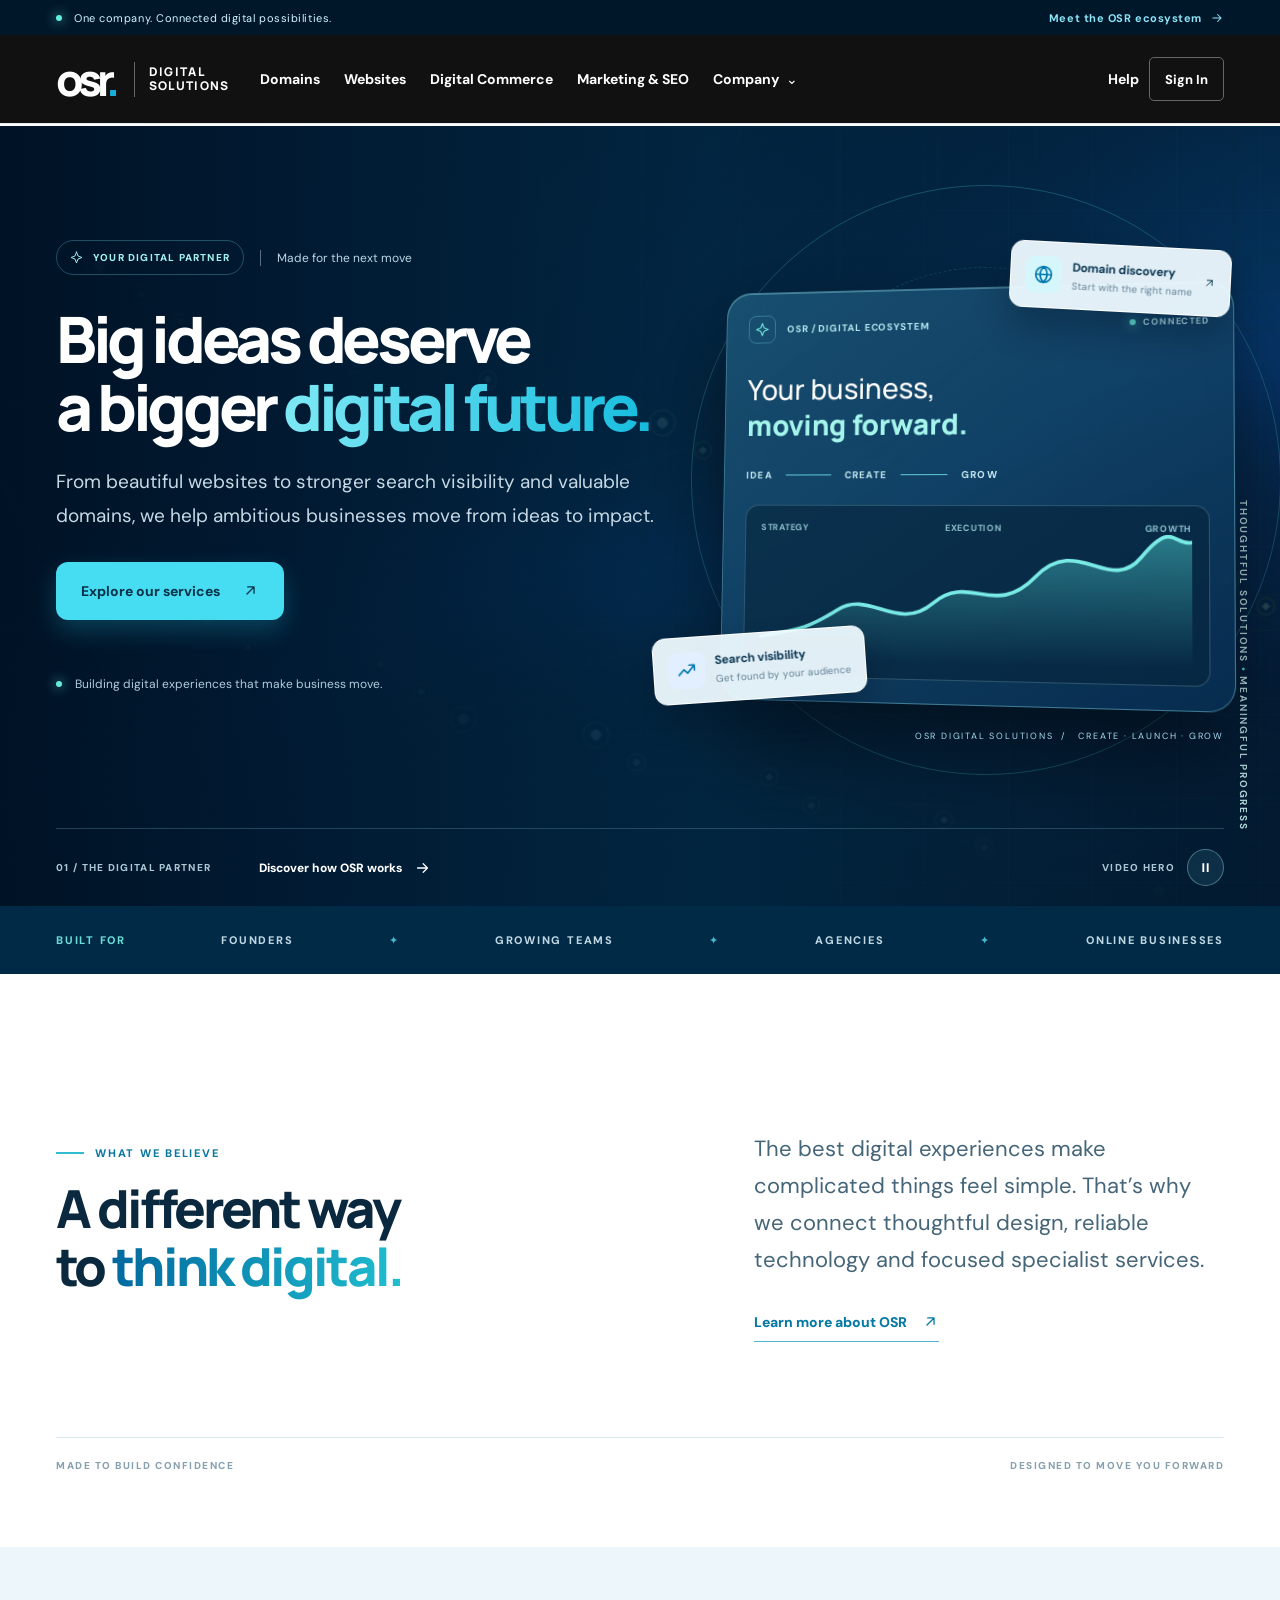
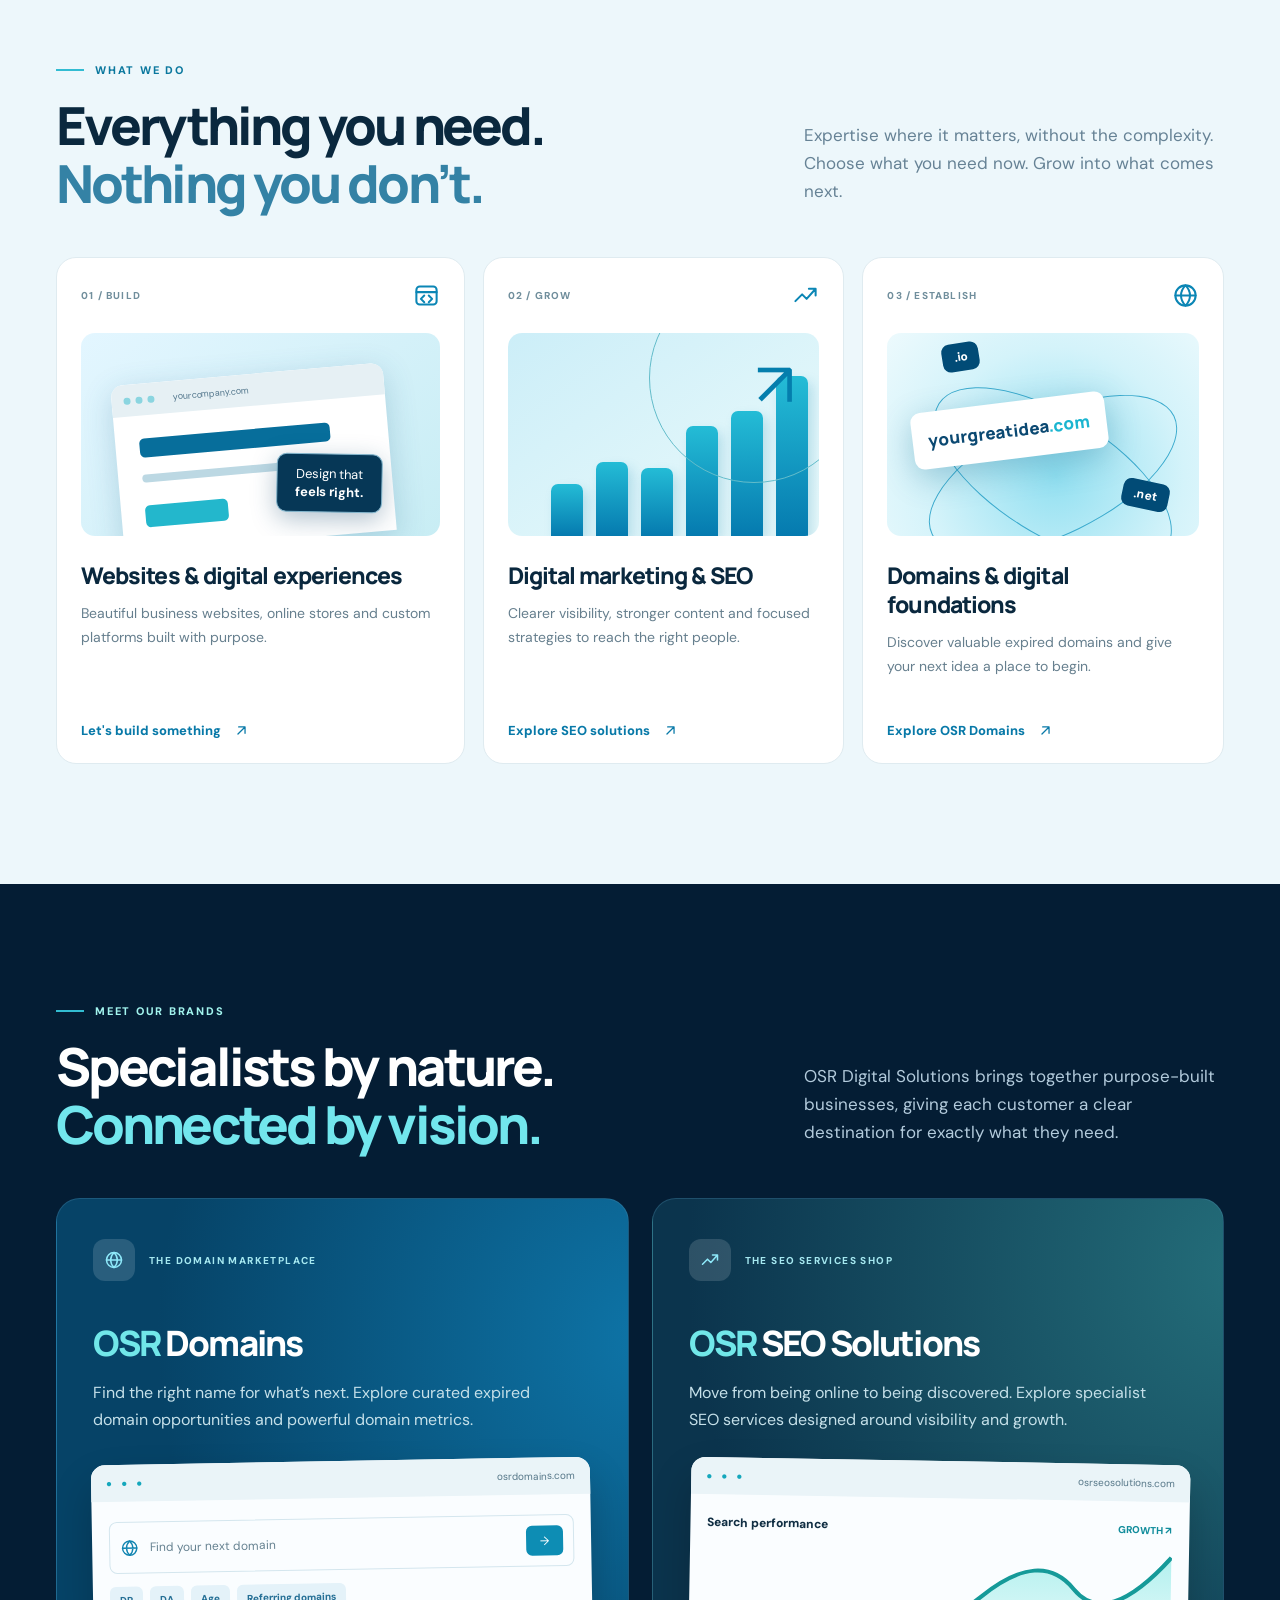
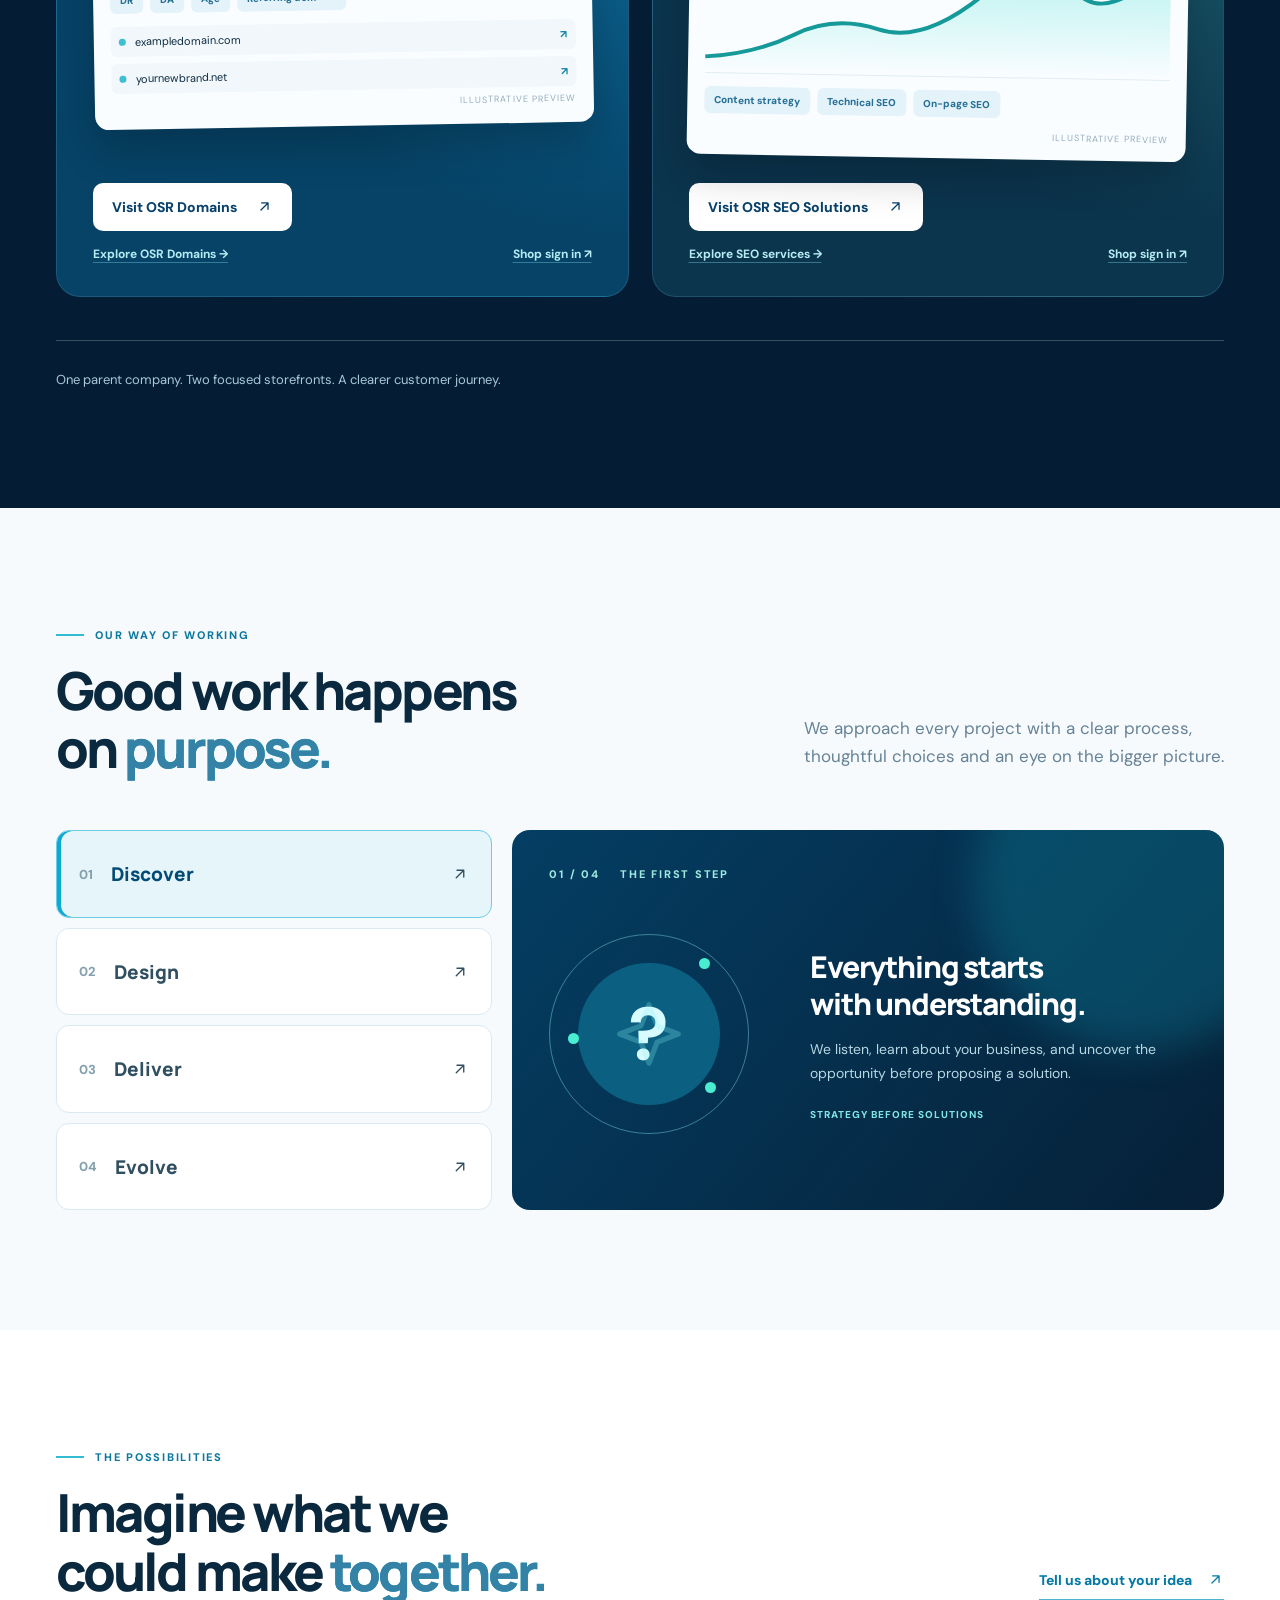
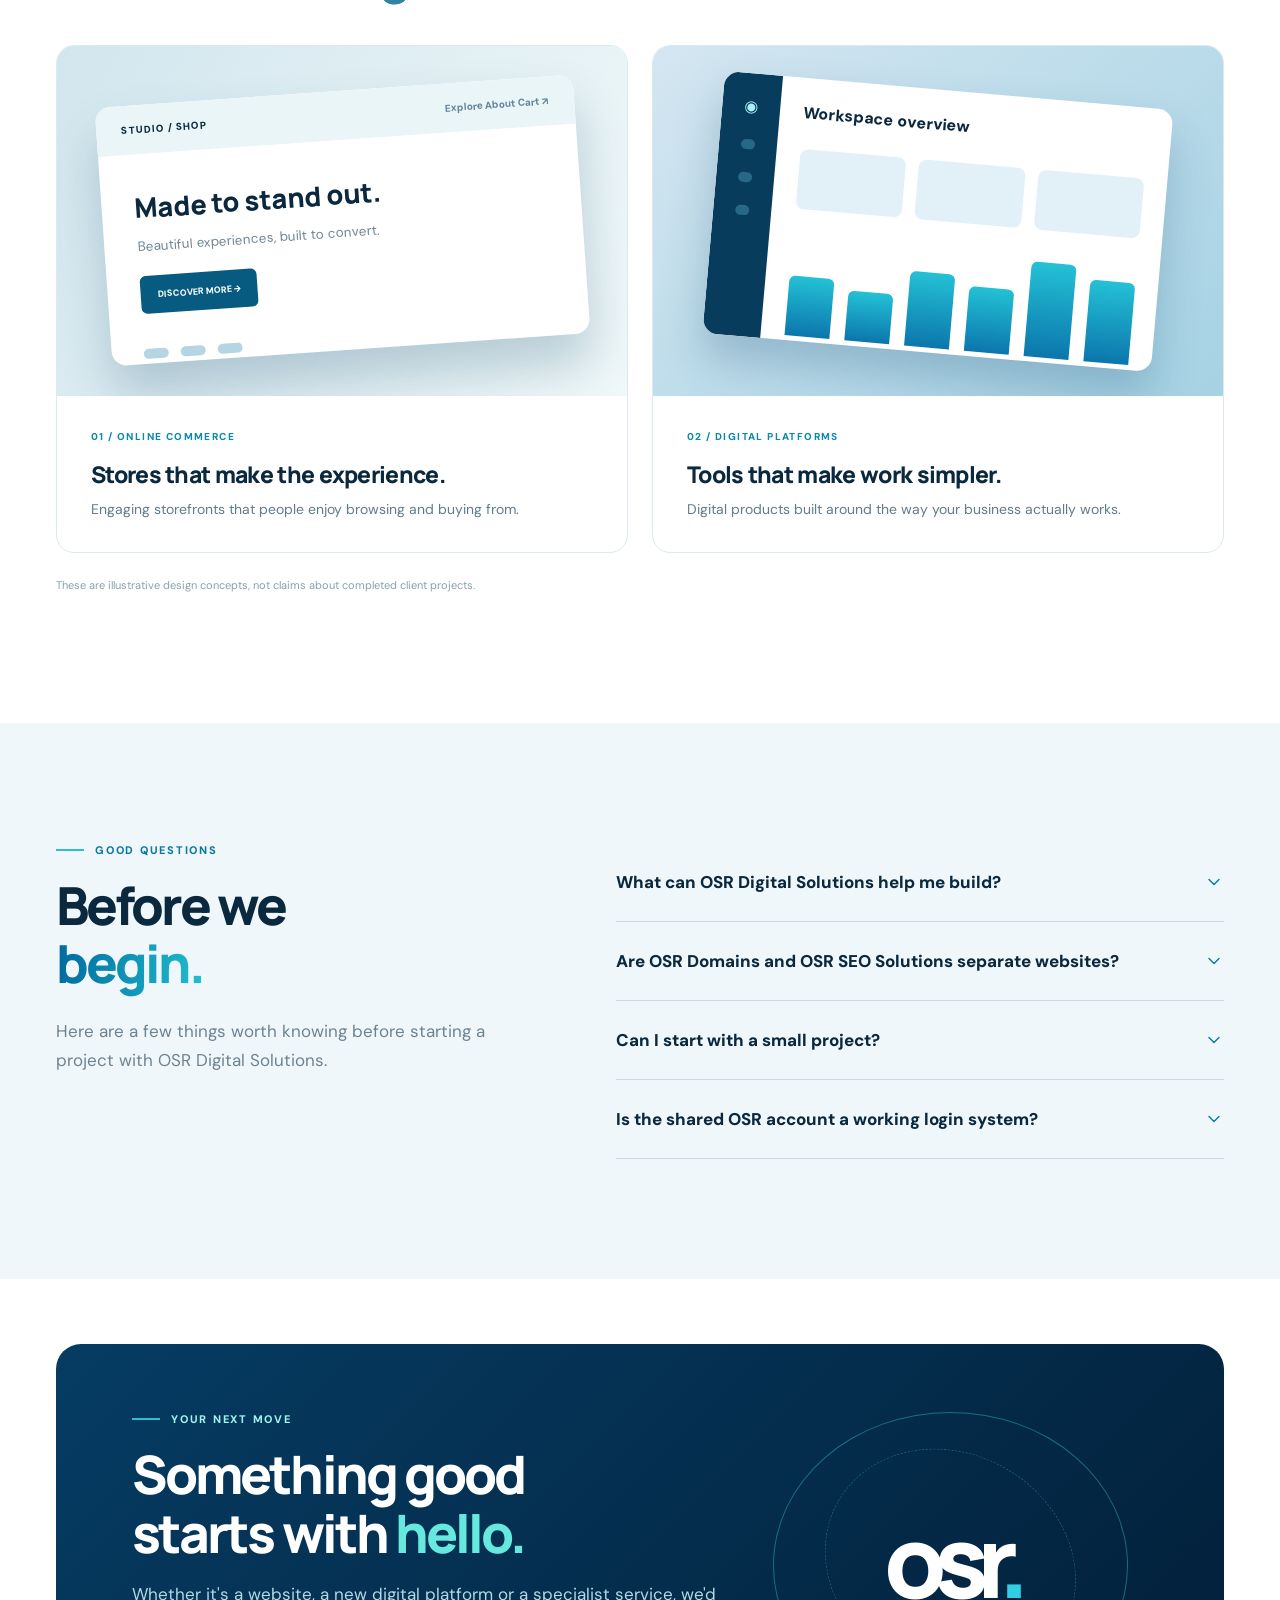
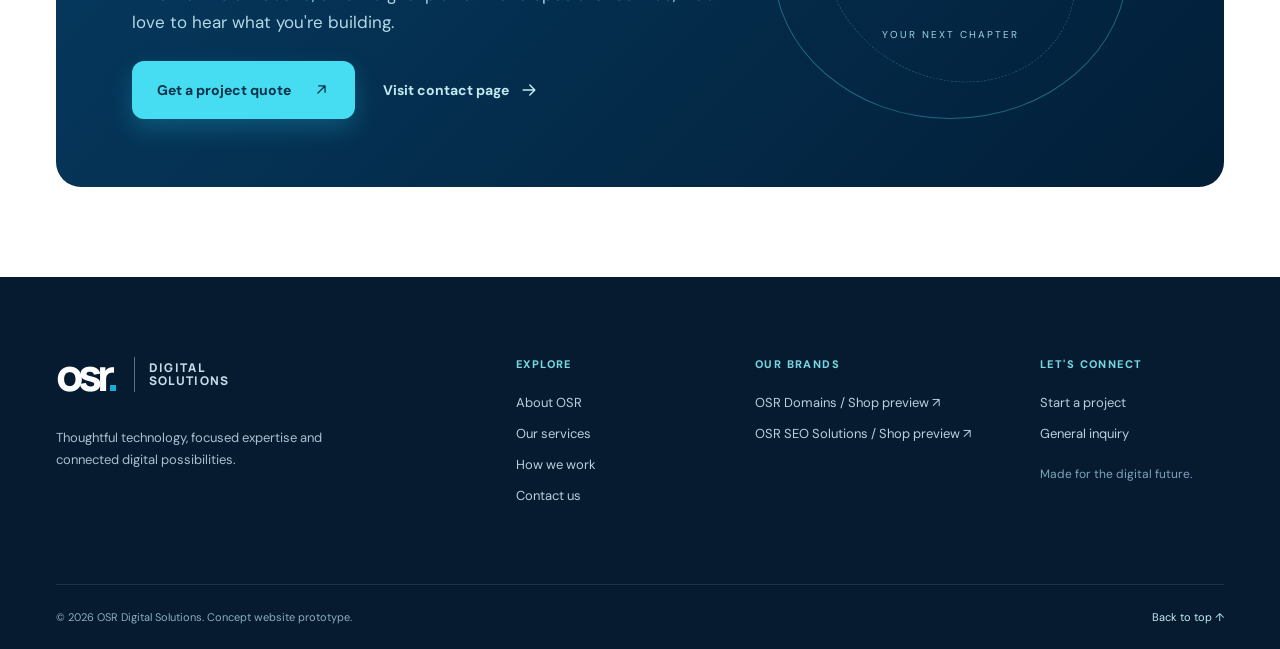
==== index.html @ 90c08aa0 "Add product styles, update SEO and website pages, and remove unused video functionality - Created a " ====
<!doctype html>
<html lang="en">
<head>
  <meta charset="UTF-8" />
  <meta name="viewport" content="width=device-width, initial-scale=1" />
  <meta name="theme-color" content="#01426A" />
  <meta name="description" content="OSR Digital Solutions — thoughtful websites, digital experiences, domains and search solutions, connected under one digital company." />
  <title>OSR Digital Solutions — Build what’s next.</title>
  <link rel="icon" type="image/svg+xml" href="assets/favicon.svg" />
  <link rel="preload" href="assets/hero-poster.jpg" as="image" />
  <link rel="stylesheet" href="styles.css" />
  <link rel="stylesheet" href="products.css" />
</head>
<body id="top">
  <svg class="svg-sprite" aria-hidden="true" xmlns="http://www.w3.org/2000/svg">
    <symbol id="i-arrow" viewBox="0 0 24 24"><path d="M5 12h14M13 6l6 6-6 6"/></symbol>
    <symbol id="i-arrow-up" viewBox="0 0 24 24"><path d="M7 17 17 7M8 7h9v9"/></symbol>
    <symbol id="i-play" viewBox="0 0 24 24"><path d="m8 5 11 7-11 7V5Z" fill="currentColor" stroke="none"/></symbol>
    <symbol id="i-globe" viewBox="0 0 24 24"><circle cx="12" cy="12" r="9"/><path d="M3 12h18M12 3c-3 3-4 6-4 9s1 6 4 9M12 3c3 3 4 6 4 9s-1 6-4 9"/></symbol>
    <symbol id="i-code" viewBox="0 0 24 24"><rect x="3" y="4" width="18" height="16" rx="3"/><path d="M3 9h18M10 12l-3 3 3 3m4-6 3 3-3 3"/></symbol>
    <symbol id="i-layers" viewBox="0 0 24 24"><path d="m12 3 9 5-9 5-9-5 9-5Zm-9 9 9 5 9-5M3 16l9 5 9-5"/></symbol>
    <symbol id="i-trend" viewBox="0 0 24 24"><path d="m3 17 6-6 4 4 8-9M15 6h6v6"/></symbol>
    <symbol id="i-spark" viewBox="0 0 24 24"><path d="m12 2 2.8 7.2L22 12l-7.2 2.8L12 22l-2.8-7.2L2 12l7.2-2.8L12 2Z"/></symbol>
    <symbol id="i-check" viewBox="0 0 24 24"><path d="m5 12 4.5 4.5L19 7"/></symbol>
    <symbol id="i-user" viewBox="0 0 24 24"><circle cx="12" cy="8" r="4"/><path d="M4.5 20c0-4.1 3.1-6.5 7.5-6.5s7.5 2.4 7.5 6.5"/></symbol>
    <symbol id="i-menu" viewBox="0 0 24 24"><path d="M4 7h16M4 12h16M4 17h16"/></symbol>
    <symbol id="i-close" viewBox="0 0 24 24"><path d="M5 5 19 19M19 5 5 19"/></symbol>
    <symbol id="i-volume-off" viewBox="0 0 24 24"><path d="M11 5 6 9H3v6h3l5 4V5ZM16 9l5 6m0-6-5 6"/></symbol>
    <symbol id="i-volume" viewBox="0 0 24 24"><path d="M11 5 6 9H3v6h3l5 4V5Zm4 4a4 4 0 0 1 0 6m3-9a8 8 0 0 1 0 12"/></symbol>
    <symbol id="i-pause" viewBox="0 0 24 24"><path d="M7 5h3v14H7Zm7 0h3v14h-3Z" fill="currentColor" stroke="none"/></symbol>
    <symbol id="i-chevron" viewBox="0 0 24 24"><path d="m6 9 6 6 6-6"/></symbol>
  </svg>

  <div class="announcement"><div class="container announce-inner"><span class="announce-dot"></span><span>One company. Connected digital possibilities.</span><a href="#ecosystem">Meet the OSR ecosystem <svg class="icon"><use href="#i-arrow"/></svg></a></div></div>
  <header class="site-header product-header"><div class="container nav-shell">
    <a href="index.html" class="brand-logo" aria-label="OSR Digital Solutions home"><span class="brand-mark">osr<span class="mark-dot">.</span></span><span class="brand-rule"></span><span class="brand-words">DIGITAL<br>SOLUTIONS</span></a>
    <nav class="desktop-nav" aria-label="Main navigation"><a class="nav-link" href="domains.html">Domains</a><a class="nav-link" href="websites.html">Websites</a><a class="nav-link" href="commerce.html">Digital Commerce</a><a class="nav-link" href="seo.html">Marketing & SEO</a><div class="nav-dropdown"><button class="nav-link dropdown-trigger" type="button" aria-expanded="false" aria-controls="company-menu">Company <span aria-hidden="true">⌄</span></button><div class="dropdown-menu" id="company-menu"><a href="about.html">About OSR</a><a href="index.html#ecosystem">Our brands</a><a href="contact.html">Contact us</a></div></div></nav>
    <div class="nav-actions"><a class="nav-link support-link" href="contact.html">Help</a><a class="nav-signin" href="auth.html?site=all">Sign In</a><button class="mobile-toggle" type="button" aria-label="Open menu" aria-controls="mobile-menu" aria-expanded="false"><span aria-hidden="true">☰</span></button></div></div>
    <nav class="mobile-menu" id="mobile-menu" aria-label="Mobile navigation" hidden><a class="nav-link" href="domains.html">Domains</a><a class="nav-link" href="websites.html">Websites</a><a class="nav-link" href="commerce.html">Digital Commerce</a><a class="nav-link" href="seo.html">Marketing & SEO</a><a href="about.html">About OSR</a><a href="contact.html">Contact & Help</a><a href="auth.html?site=all">Sign In</a></nav></header>
  <div class="scroll-progress" aria-hidden="true"><div id="progress-track"></div></div>

  <main>
    <section class="hero" aria-labelledby="hero-title">
      <video class="hero-video" id="heroVideo" autoplay muted loop playsinline preload="metadata" poster="assets/hero-poster.jpg"><source src="assets/osr-motion.mp4" type="video/mp4" /></video>
      <div class="hero-overlay"></div><div class="hero-grid-bg" aria-hidden="true"></div>
      <div class="container hero-inner">
        <div class="hero-copy">
          <div class="eyebrow hero-eyebrow"><span class="eyebrow-pill"><svg class="icon"><use href="#i-spark"/></svg> YOUR DIGITAL PARTNER</span><span class="eyebrow-separator"></span><span>Made for the next move</span></div>
          <h1 id="hero-title">Big ideas deserve<br><em>a bigger</em> <span>digital future.</span></h1>
          <p>From beautiful websites to stronger search visibility and valuable domains, we help ambitious businesses move from ideas to impact.</p>
          <div class="hero-actions"><a class="btn btn-cyan btn-lg" href="#services">Explore our services <svg class="icon"><use href="#i-arrow-up"/></svg></a></div>
          <div class="hero-footnote"><span class="pulse-indicator"></span> Building digital experiences that make business move.</div>
        </div>
        <div class="hero-art" aria-label="Illustration of connected OSR digital services">
          <div class="art-orbit orbit-one"></div><div class="art-orbit orbit-two"></div>
          <div class="glass-main">
            <div class="glass-top"><span class="glass-top-icon"><svg class="icon"><use href="#i-spark"/></svg></span><span>OSR / DIGITAL ECOSYSTEM</span><span class="live-caption"><span class="live-dot"></span> CONNECTED</span></div>
            <div class="glass-heading">Your business,<br><strong>moving forward.</strong></div>
            <div class="glass-path"><span>IDEA</span><i></i><span>CREATE</span><i></i><span>GROW</span></div>
            <div class="glass-graph"><div class="chart-axis"><span>STRATEGY</span><span>EXECUTION</span><span>GROWTH</span></div><svg viewBox="0 0 500 142" preserveAspectRatio="none" aria-hidden="true"><defs><linearGradient id="chartFill" x1="0" x2="0" y1="0" y2="1"><stop offset="0" stop-color="#55e4e0" stop-opacity=".43"/><stop offset="1" stop-color="#55e4e0" stop-opacity="0"/></linearGradient></defs><path d="M0 116 C44 108 56 108 94 85 S165 110 207 76 S278 93 325 46 S409 65 444 24 S479 12 500 8 V142 H0Z" fill="url(#chartFill)"/><path d="M0 116 C44 108 56 108 94 85 S165 110 207 76 S278 93 325 46 S409 65 444 24 S479 12 500 8" stroke="#79eae6" stroke-width="4" fill="none" stroke-linecap="round"/></svg></div>
          </div>
          <div class="float-card float-domain"><span class="float-icon cyan"><svg class="icon"><use href="#i-globe"/></svg></span><span><strong>Domain discovery</strong><small>Start with the right name</small></span><svg class="icon arrowfloat"><use href="#i-arrow-up"/></svg></div>
          <div class="float-card float-search"><span class="float-icon blue"><svg class="icon"><use href="#i-trend"/></svg></span><span><strong>Search visibility</strong><small>Get found by your audience</small></span></div>
          <span class="hero-ribbon">OSR DIGITAL SOLUTIONS&nbsp; / &nbsp; CREATE · LAUNCH · GROW</span>
        </div>
      </div>
      <div class="hero-side-caption">THOUGHTFUL SOLUTIONS <span>•</span> MEANINGFUL PROGRESS</div>
      <div class="container hero-bottom"><span>01 / THE DIGITAL PARTNER</span><a href="#about">Discover how OSR works <svg class="icon"><use href="#i-arrow"/></svg></a><div class="video-controls"><span>VIDEO HERO</span><button id="toggle-video" class="round-control" aria-label="Pause background video" title="Pause background video"><svg class="icon"><use href="#i-pause"/></svg></button></div></div>
    </section>

    <section class="audience-strip" aria-label="Who we serve"><div class="container audience-inner"><span class="for-label">BUILT FOR</span><span>FOUNDERS</span><span class="audience-dot">✦</span><span>GROWING TEAMS</span><span class="audience-dot">✦</span><span>AGENCIES</span><span class="audience-dot">✦</span><span>ONLINE BUSINESSES</span></div></section>

    <section class="section intro-section" id="about"><div class="container split-intro"><div><span class="section-kicker"><span class="kicker-line"></span> WHAT WE BELIEVE</span><h2>A different way<br>to <span class="text-gradient">think digital.</span></h2></div><div class="intro-right"><p>The best digital experiences make complicated things feel simple. That’s why we connect thoughtful design, reliable technology and focused specialist services.</p><a class="text-link" href="about.html">Learn more about OSR <svg class="icon"><use href="#i-arrow-up"/></svg></a></div></div><div class="container intro-divider"><span>MADE TO BUILD CONFIDENCE</span><span>DESIGNED TO MOVE YOU FORWARD</span></div></section>

    <section class="section services-section" id="services"><div class="container"><div class="section-heading"><div><span class="section-kicker"><span class="kicker-line"></span> WHAT WE DO</span><h2>Everything you need.<br><span>Nothing you don’t.</span></h2></div><p>Expertise where it matters, without the complexity. Choose what you need now. Grow into what comes next.</p></div><div class="services-grid">
      <article class="service-card featured-service"><div class="service-head"><span class="service-index">01 / BUILD</span><svg class="icon service-symbol"><use href="#i-code"/></svg></div><div class="service-graphic"><div class="web-window"><div class="window-bar"><i></i><i></i><i></i><span>yourcompany.com</span></div><div class="web-preview-content"><div class="fake-heading"></div><div class="fake-subheading"></div><div class="fake-button"></div></div><div class="visual-float">Design that<br><strong>feels right.</strong></div></div></div><h3>Websites &amp; digital experiences</h3><p>Beautiful business websites, online stores and custom platforms built with purpose.</p><a href="websites.html" class="card-link">Let's build something <svg class="icon"><use href="#i-arrow-up"/></svg></a></article>
      <article class="service-card"><div class="service-head"><span class="service-index">02 / GROW</span><svg class="icon service-symbol"><use href="#i-trend"/></svg></div><div class="service-art-growth"><div class="bars"><i></i><i></i><i></i><i></i><i></i><i></i></div><span class="growth-orbit"></span><span class="growth-spark">↗</span></div><h3>Digital marketing &amp; SEO</h3><p>Clearer visibility, stronger content and focused strategies to reach the right people.</p><a href="https://osrseosolutions.com/" target="_blank" rel="noopener" class="card-link">Explore SEO solutions <svg class="icon"><use href="#i-arrow-up"/></svg></a></article>
      <article class="service-card"><div class="service-head"><span class="service-index">03 / ESTABLISH</span><svg class="icon service-symbol"><use href="#i-globe"/></svg></div><div class="domain-graphic"><span class="domain-orbit orb-1"></span><span class="domain-orbit orb-2"></span><div class="domain-url">yourgreatidea<span>.com</span></div><div class="domain-token dt-one">.net</div><div class="domain-token dt-two">.io</div></div><h3>Domains &amp; digital foundations</h3><p>Discover valuable expired domains and give your next idea a place to begin.</p><a href="https://osrdomains.com/" target="_blank" rel="noopener" class="card-link">Explore OSR Domains <svg class="icon"><use href="#i-arrow-up"/></svg></a></article>
    </div></div></section>

    <section class="section ecosystem-section" id="ecosystem"><div class="container"><div class="ecosystem-heading"><div><span class="section-kicker inverse"><span class="kicker-line"></span> MEET OUR BRANDS</span><h2>Specialists by nature.<br><span>Connected by vision.</span></h2></div><p>OSR Digital Solutions brings together purpose-built businesses, giving each customer a clear destination for exactly what they need.</p></div><div class="ecosystem-grid"><article class="ecosystem-card domains-card"><div class="brand-top"><span class="brand-icon"><svg class="icon"><use href="#i-globe"/></svg></span><span class="brand-category">THE DOMAIN MARKETPLACE</span></div><h3><span>OSR</span> Domains</h3><p>Find the right name for what’s next. Explore curated expired domain opportunities and powerful domain metrics.</p><div class="domain-shop-ui" aria-label="Illustrative domain marketplace interface"><div class="mock-topbar"><span class="mock-dots">● ● ●</span><span>osrdomains.com</span></div><div class="search-row"><svg class="icon"><use href="#i-globe"/></svg><span>Find your next domain</span><span class="mock-search-btn">→</span></div><div class="domain-tags"><span>DR</span><span>DA</span><span>Age</span><span>Referring domains</span></div><div class="domain-results"><div><i></i><span>exampledomain.com</span><b>↗</b></div><div><i></i><span>yournewbrand.net</span><b>↗</b></div></div><span class="illustration-label">ILLUSTRATIVE PREVIEW</span></div><a class="brand-visit-btn" target="_blank" rel="noopener" href="https://osrdomains.com/domain-inventory/">Visit OSR Domains <svg class="icon"><use href="#i-arrow-up"/></svg></a><div class="shop-auth-row"><a href="domains.html">Explore OSR Domains →</a><a href="auth.html?site=domains">Shop sign in ↗</a></div></article>
      <article class="ecosystem-card seo-card"><div class="brand-top"><span class="brand-icon"><svg class="icon"><use href="#i-trend"/></svg></span><span class="brand-category">THE SEO SERVICES SHOP</span></div><h3><span>OSR</span> SEO Solutions</h3><p>Move from being online to being discovered. Explore specialist SEO services designed around visibility and growth.</p><div class="seo-shop-ui" aria-label="Illustrative SEO performance interface"><div class="mock-topbar"><span class="mock-dots">● ● ●</span><span>osrseosolutions.com</span></div><div class="seo-graph-head"><span>Search performance</span><span>GROWTH ↗</span></div><svg viewBox="0 0 430 135" preserveAspectRatio="none"><defs><linearGradient id="seoFill" x1="0" x2="0" y1="0" y2="1"><stop stop-color="#65e3dc" stop-opacity=".48"/><stop offset="1" stop-color="#65e3dc" stop-opacity="0"/></linearGradient></defs><path d="M0 119 Q45 116 82 95 T160 88 T255 52 T340 43 T430 9 V135 H0Z" fill="url(#seoFill)"/><path d="M0 119 Q45 116 82 95 T160 88 T255 52 T340 43 T430 9" stroke="#159a99" stroke-width="4" fill="none"/></svg><div class="seo-tags"><span>Content strategy</span><span>Technical SEO</span><span>On-page SEO</span></div><span class="illustration-label">ILLUSTRATIVE PREVIEW</span></div><a class="brand-visit-btn" target="_blank" rel="noopener" href="https://osrseosolutions.com/">Visit OSR SEO Solutions <svg class="icon"><use href="#i-arrow-up"/></svg></a><div class="shop-auth-row"><a href="seo.html">Explore SEO services →</a><a href="auth.html?site=seo">Shop sign in ↗</a></div></article></div><div class="ecosystem-bottom"><span>One parent company. Two focused storefronts. A clearer customer journey.</span></div></div></section>


    

    <section class="section approach-section" id="approach"><div class="container"><div class="section-heading approach-heading"><div><span class="section-kicker"><span class="kicker-line"></span> OUR WAY OF WORKING</span><h2>Good work happens<br>on <span class="text-gradient">purpose.</span></h2></div><p>We approach every project with a clear process, thoughtful choices and an eye on the bigger picture.</p></div><div class="process-layout"><div class="process-step-list" role="tablist" aria-label="Our process"><button class="process-step active" role="tab" aria-selected="true" data-step="0"><span>01</span><strong>Discover</strong><svg class="icon"><use href="#i-arrow-up"/></svg></button><button class="process-step" role="tab" aria-selected="false" data-step="1"><span>02</span><strong>Design</strong><svg class="icon"><use href="#i-arrow-up"/></svg></button><button class="process-step" role="tab" aria-selected="false" data-step="2"><span>03</span><strong>Deliver</strong><svg class="icon"><use href="#i-arrow-up"/></svg></button><button class="process-step" role="tab" aria-selected="false" data-step="3"><span>04</span><strong>Evolve</strong><svg class="icon"><use href="#i-arrow-up"/></svg></button></div><div class="process-detail" id="process-panel" role="tabpanel"><div class="process-detail-glow"></div><div class="process-small-tag"><span>01 / 04</span> THE FIRST STEP</div><div class="process-content"><div class="process-visual"><div class="process-visual-inner"><svg class="icon"><use href="#i-spark"/></svg><span>?</span><div class="process-dot pd-a"></div><div class="process-dot pd-b"></div><div class="process-dot pd-c"></div></div></div><div><h3 id="process-title">Everything starts<br>with understanding.</h3><p id="process-copy">We listen, learn about your business, and uncover the opportunity before proposing a solution.</p><span id="process-tag">STRATEGY BEFORE SOLUTIONS</span></div></div></div></div></div></section>

    <section class="section explore-section" id="explore"><div class="container"><div class="section-heading explore-heading"><div><span class="section-kicker"><span class="kicker-line"></span> THE POSSIBILITIES</span><h2>Imagine what we<br>could make <span class="text-gradient">together.</span></h2></div><a href="#contact" class="text-link">Tell us about your idea <svg class="icon"><use href="#i-arrow-up"/></svg></a></div><div class="experience-grid"><div class="experience-card experience-one"><div class="experience-illustration ecommerce"><div class="ecommerce-window"><div class="experience-topnav">STUDIO / SHOP <span>Explore  About  Cart ↗</span></div><div class="ecommerce-center"><strong>Made to stand out.</strong><small>Beautiful experiences, built to convert.</small><span>DISCOVER MORE →</span></div><div class="sample-pills"><i></i><i></i><i></i></div></div></div><div class="experience-info"><span>01 / ONLINE COMMERCE</span><h3>Stores that make the experience.</h3><p>Engaging storefronts that people enjoy browsing and buying from.</p></div></div><div class="experience-card experience-two"><div class="experience-illustration platform"><div class="mini-app"><div class="mini-sidebar"><span>◉</span><i></i><i></i><i></i></div><div class="mini-main"><span>Workspace overview</span><div class="mini-summary"><i></i><i></i><i></i></div><div class="mini-chart"><span></span><span></span><span></span><span></span><span></span><span></span></div></div></div></div><div class="experience-info"><span>02 / DIGITAL PLATFORMS</span><h3>Tools that make work simpler.</h3><p>Digital products built around the way your business actually works.</p></div></div></div><p class="concept-note">These are illustrative design concepts, not claims about completed client projects.</p></div></section>

    <section class="faq-section section"><div class="container faq-layout"><div><span class="section-kicker"><span class="kicker-line"></span> GOOD QUESTIONS</span><h2>Before we<br><span class="text-gradient">begin.</span></h2><p>Here are a few things worth knowing before starting a project with OSR Digital Solutions.</p></div><div class="faq-list"><details><summary>What can OSR Digital Solutions help me build? <svg class="icon"><use href="#i-chevron"/></svg></summary><p>We can help plan and create business websites, online stores, and custom digital experiences. We also connect customers with our specialist domain and SEO platforms.</p></details><details><summary>Are OSR Domains and OSR SEO Solutions separate websites? <svg class="icon"><use href="#i-chevron"/></svg></summary><p>Yes. They're distinct, purpose-built storefronts within the OSR ecosystem, with their own products and services.</p></details><details><summary>Can I start with a small project? <svg class="icon"><use href="#i-chevron"/></svg></summary><p>Absolutely. A focused website or specific digital need is often the best starting point. The scope can grow as your business does.</p></details><details><summary>Is the shared OSR account a working login system? <svg class="icon"><use href="#i-chevron"/></svg></summary><p>No. This is a design demonstration, not a live authentication system. For production, both shops should use OpenID Connect with a central identity provider such as Keycloak. Never enter a real password in this prototype.</p></details></div></div></section>

    <section class="contact-section" id="contact"><div class="container contact-panel"><div><span class="section-kicker inverse"><span class="kicker-line"></span> YOUR NEXT MOVE</span><h2>Something good<br>starts with <em>hello.</em></h2><p>Whether it's a website, a new digital platform or a specialist service, we'd love to hear what you're building.</p><div class="contact-actions"><button type="button" class="btn btn-cyan btn-lg" id="open-contact">Get a project quote <svg class="icon"><use href="#i-arrow-up"/></svg></button><a href="contact.html" class="contact-text-link">Visit contact page <svg class="icon"><use href="#i-arrow"/></svg></a></div></div><div class="contact-symbol" aria-hidden="true"><div class="symbol-circle sc-one"></div><div class="symbol-circle sc-two"></div><span>osr<span>.</span></span><small>YOUR NEXT CHAPTER</small></div></div></section>
  </main>

  <footer class="site-footer"><div class="container footer-main"><div class="footer-brand"><a href="#top" class="brand-logo footer-logo"><span class="brand-mark">osr<span class="mark-dot">.</span></span><span class="brand-rule"></span><span class="brand-words">DIGITAL<br>SOLUTIONS</span></a><p>Thoughtful technology, focused expertise and connected digital possibilities.</p></div><div class="footer-col"><span>EXPLORE</span><a href="about.html">About OSR</a><a href="#services">Our services</a><a href="#approach">How we work</a><a href="contact.html">Contact us</a></div><div class="footer-col"><span>OUR BRANDS</span><a href="domains.html">OSR Domains / Shop preview ↗</a><a href="seo.html">OSR SEO Solutions / Shop preview ↗</a></div><div class="footer-col"><span>LET'S CONNECT</span><a href="contact.html">Start a project</a><a href="contact.html">General inquiry</a><span class="footer-time">Made for the digital future.</span></div></div><div class="container footer-bottom"><span>© <span id="year">2026</span> OSR Digital Solutions. Concept website prototype.</span><a href="#top">Back to top ↑</a></div></footer>

  
  <dialog class="form-modal" id="contactModal" aria-label="Project inquiry demo"><button type="button" class="close-modal dark-close" id="close-contact" aria-label="Close inquiry"><svg class="icon"><use href="#i-close"/></svg></button><span class="section-kicker"><span class="kicker-line"></span> LET'S TALK</span><h3>Tell us about your next move.</h3><p>This is a working form demonstration. Inquiries are not transmitted or stored.</p><form id="projectForm"><label>Full name <input type="text" name="name" autocomplete="name" placeholder="Your name" required/></label><label>Email address <input type="email" name="email" autocomplete="email" placeholder="you@company.com" required/></label><label>I'm interested in <select name="service" required><option value="">Choose a service</option><option>Website development</option><option>Digital commerce</option><option>Custom platform</option><option>Domains / SEO</option><option>Something else</option></select></label><label>Tell us a little more <textarea name="message" rows="3" placeholder="Your project idea..."></textarea></label><button type="submit" class="btn btn-primary form-submit">Preview inquiry <svg class="icon"><use href="#i-arrow"/></svg></button><p id="formStatus" role="status" class="form-status" hidden></p></form></dialog>
  <script src="script.js" defer></script>
</body>
</html>
---- styles.css ----
@import url('https://fonts.googleapis.com/css2?family=DM+Sans:wght@400;500;600;700&family=Manrope:wght@400;500;600;700;800&display=swap');
:root{--deep:#061b30;--navy:#082d4e;--brand:#01426a;--blue:#067cb0;--cyan:#46dcf1;--mint:#77e9db;--text:#0a283e;--muted:#668092;--ice:#eef7fb;--line:#d9e7ee;--white:#fff;--radius:20px;font-family:'DM Sans',Arial,sans-serif;color:var(--text);background:#fff;font-synthesis:none}*{box-sizing:border-box}html{scroll-behavior:smooth;scroll-padding-top:90px}body{margin:0;min-width:320px;overflow-x:hidden}button,input,select,textarea{font:inherit}button{cursor:pointer}a{color:inherit;text-decoration:none}svg.icon{width:20px;height:20px;fill:none;stroke:currentColor;stroke-width:1.8;stroke-linecap:round;stroke-linejoin:round;flex:none}.svg-sprite{position:absolute;width:0;height:0;overflow:hidden}.container{width:min(1332px,calc(100% - 112px));margin:0 auto}.btn{display:inline-flex;align-items:center;justify-content:center;gap:22px;border:0;border-radius:12px;min-height:48px;padding:14px 22px;font-weight:700;font-size:14px;transition:transform .25s,box-shadow .25s,background .25s}.btn:hover,.brand-visit-btn:hover{transform:translateY(-3px)}.btn-primary{background:#044f79;color:#fff}.btn-primary:hover{background:#076590}.btn-cyan{background:var(--cyan);color:#063249;box-shadow:0 10px 25px #2bd9fa38}.btn-cyan:hover{background:#8df2f6}.btn-lg{min-height:58px;padding:17px 25px}.btn .icon,.card-link .icon,.text-link .icon,.brand-visit-btn .icon{width:17px;height:17px}.announcement{background:#001729;color:#d1f5ff;font-size:11px;letter-spacing:.05em}.announce-inner{height:35px;display:flex;align-items:center;gap:12px}.announce-dot,.pulse-indicator,.live-dot{width:6px;height:6px;background:#64eddc;border-radius:50%;box-shadow:0 0 12px #64eddc;flex:none}.announcement a{margin-left:auto;display:flex;gap:8px;align-items:center;color:#8de5f9;font-weight:700}.announcement a .icon{width:14px;height:14px}.site-header{position:sticky;top:0;z-index:50;background:#fff;color:var(--text);box-shadow:0 1px 0 #e5edf1;transition:box-shadow .25s}.site-header.scrolled{box-shadow:0 8px 30px #0c274114}.nav-shell{display:flex;align-items:center;height:81px;gap:30px}.brand-logo{display:inline-flex;align-items:center;gap:14px;flex-shrink:0;white-space:nowrap}.brand-mark{font:800 44px/.78 'Manrope',sans-serif;letter-spacing:-.11em;color:var(--brand)}.mark-dot{color:#19aed7}.brand-rule{width:1px;height:35px;background:#bdd5e3;margin-left:4px}.brand-words{font:800 12px/1.15 'Manrope',sans-serif;letter-spacing:.11em}.desktop-nav{margin:auto;display:flex;align-items:center;gap:24px}.nav-link{background:none;border:0;padding:12px 0;display:inline-flex;align-items:center;gap:4px;color:#263e4f;font-weight:700;font-size:13px;white-space:nowrap}.nav-link:hover,.nav-link.active{color:var(--blue)}.nav-link .small{width:14px;height:14px}.nav-dropdown{position:relative}.dropdown-menu{position:absolute;left:-24px;top:calc(100% + 17px);min-width:260px;padding:18px;background:#fff;border:1px solid #dce9f0;border-radius:16px;box-shadow:0 24px 60px #06345421;opacity:0;visibility:hidden;transform:translateY(-7px);transition:all .18s;display:grid;gap:3px;z-index:20}.nav-dropdown.is-open .dropdown-menu,.nav-dropdown:hover .dropdown-menu{opacity:1;visibility:visible;transform:none}.dropdown-menu>a{padding:11px 10px;border-radius:8px;font-size:13px;font-weight:600}.dropdown-menu>a:hover{background:var(--ice);color:var(--brand)}.dropdown-eyebrow{font-size:10px;letter-spacing:.14em;color:#7b95a3;font-weight:800;padding:7px 10px}.brands-dropdown{width:315px}.brands-dropdown>a{display:flex;gap:13px;align-items:center}.brands-dropdown a strong{display:block;font-size:14px}.brands-dropdown a small{display:block;color:#6b8999;font-size:11px;margin-top:3px;font-weight:500}.drop-icon{width:38px;height:38px;border-radius:11px;background:#e9f6fa;color:#0076ad;display:grid;place-items:center}.nav-actions{display:flex;align-items:center}.nav-cta{font-size:13px;min-height:44px}.mobile-toggle,.mobile-menu{display:none}.scroll-progress{height:3px;position:sticky;top:81px;z-index:49;pointer-events:none}.scroll-progress>div{height:100%;width:0;background:linear-gradient(90deg,#1389ce,#3cefd6)}
/* Video-led cinematic hero */
.hero{height:780px;position:relative;background:#061b30;color:white;overflow:hidden}.hero-video{position:absolute;inset:0;width:100%;height:100%;object-fit:cover;opacity:.7}.hero-overlay{position:absolute;inset:0;background:linear-gradient(90deg,rgba(0,18,37,.97) 0%,rgba(1,28,53,.96) 28%,rgba(1,40,67,.75) 55%,rgba(1,24,44,.55) 100%),linear-gradient(0deg,#041b32 0%,transparent 36%)}.hero-grid-bg{position:absolute;inset:0;opacity:.19;background-image:linear-gradient(#4bd2e420 1px,transparent 1px),linear-gradient(90deg,#4bd2e420 1px,transparent 1px);background-size:84px 84px;mask-image:linear-gradient(90deg,transparent 25%,black 100%)}.hero-inner{height:calc(100% - 78px);display:grid;grid-template-columns:53% 47%;align-items:center;position:relative;z-index:2}.hero-copy{max-width:730px;padding-bottom:22px}.hero-eyebrow{display:flex;align-items:center;gap:16px;font-size:12px;color:#bbd7e5}.eyebrow-pill{border:1px solid #6bd9e74b;border-radius:40px;color:#a2f3ef;display:inline-flex;align-items:center;gap:10px;padding:10px 13px;font-weight:800;font-size:10px;letter-spacing:.12em}.eyebrow-pill .icon{width:13px;height:13px}.eyebrow-separator{height:16px;width:1px;background:#547187}.hero h1{font:800 clamp(54px,5vw,79px)/1.055 'Manrope',sans-serif;letter-spacing:-.069em;margin:30px 0 25px}.hero h1 em{font-style:normal;color:#fff}.hero h1 span{background:linear-gradient(90deg,#7de9f5,#17bddf);color:transparent;background-clip:text}.hero-copy>p{font-size:19px;line-height:1.74;color:#c6d9e5;max-width:604px;margin:0 0 30px}.hero-actions{display:flex;gap:22px;align-items:center}.watch-btn{border:0;background:none;color:#fff;display:flex;align-items:center;gap:13px;text-align:left;font-weight:700}.watch-btn:hover .play-round{background:#fff;color:#002d47}.play-round{width:51px;height:51px;border-radius:50%;border:1px solid #a6dae2aa;display:grid;place-items:center;transition:all .2s}.play-round .icon{width:16px;height:16px}.watch-btn small{font-size:11px;color:#9bb9c9;display:block;margin-top:4px;font-weight:400}.hero-footnote{display:flex;align-items:center;gap:13px;margin-top:56px;color:#afcddc;font-size:12px}.hero-art{position:relative;min-height:545px;isolation:isolate}.art-orbit{position:absolute;border:1px solid #4fd8d741;border-radius:50%}.orbit-one{width:590px;height:590px;top:-20px;left:3%}.orbit-two{width:410px;height:410px;top:62px;left:19%;border-style:dashed;opacity:.66}.glass-main{position:absolute;top:80px;left:7%;width:94%;max-width:550px;padding:23px;border-radius:26px;transform:perspective(1100px) rotateY(-8deg) rotateX(3deg);background:linear-gradient(145deg,#226386ab,#062c50e8);border:1px solid #89dce860;box-shadow:0 40px 95px #0008, inset 0 1px #b0f6ff53;backdrop-filter:blur(18px)}.glass-top{display:flex;align-items:center;gap:12px;color:#b2e5ed;font-size:10px;letter-spacing:.09em;font-weight:800}.glass-top-icon{display:grid;place-items:center;border:1px solid #80d7e855;border-radius:8px;width:29px;height:29px;color:#6fe8d9}.glass-top-icon .icon{width:15px;height:15px}.live-caption{margin-left:auto;font-size:9px;display:flex;align-items:center;gap:7px}.glass-heading{font:500 29px/1.27 'Manrope',sans-serif;margin:30px 0 26px}.glass-heading strong{font-weight:800;color:#a5f5ec}.glass-path{display:flex;align-items:center;gap:14px;font-size:10px;font-weight:800;letter-spacing:.12em;color:#c2e6ee}.glass-path i{height:1px;width:48px;background:#61cdd4}.glass-graph{border-radius:14px;border:1px solid #a5dde83d;background:#06253b9c;margin-top:24px;padding:16px;overflow:hidden}.glass-graph>svg{height:129px;width:100%;display:block}.chart-axis{display:flex;justify-content:space-between;color:#89bbc9;font-size:9px;font-weight:800;letter-spacing:.08em}.float-card{position:absolute;z-index:3;display:flex;align-items:center;gap:10px;padding:14px;background:#effafff0;color:#0a3652;border-radius:13px;border:1px solid #fff;box-shadow:0 19px 40px #02142865;min-width:213px}.float-domain{right:-7px;top:40px;transform:rotate(3deg)}.float-search{bottom:51px;left:-22px;transform:rotate(-4deg)}.float-card strong{display:block;font-size:12px}.float-card small{display:block;font-size:10px;margin-top:4px;color:#618196}.float-icon{width:37px;height:37px;display:grid;place-items:center;background:#d5f6fb;border-radius:10px;color:#0078ad}.float-icon.blue{background:#e1efff}.float-icon .icon{width:21px;height:21px}.arrowfloat{width:13px!important;height:13px!important;margin-left:auto}.hero-ribbon{position:absolute;bottom:8px;right:0;font-size:9px;letter-spacing:.20em;color:#a8daee}.hero-side-caption{position:absolute;right:30px;top:48%;writing-mode:vertical-rl;letter-spacing:.18em;color:#b4d9e0;font-size:10px;font-weight:700}.hero-side-caption span{color:var(--cyan)}.hero-bottom{position:relative;z-index:4;height:78px;display:flex;align-items:center;gap:38px;border-top:1px solid #91cee13d;color:#abc8d5;font-size:10px;letter-spacing:.13em;font-weight:800}.hero-bottom>a{display:flex;align-items:center;gap:12px;font-size:12px;color:#fff;letter-spacing:0;margin-left:10px}.hero-bottom>a .icon{width:17px}.video-controls{margin-left:auto;display:flex;align-items:center;gap:12px}.round-control{width:37px;height:37px;border:1px solid #7fbbcc80;border-radius:50%;background:#143951aa;color:#fff;display:grid;place-items:center}.round-control .icon{width:15px;height:15px}.audience-strip{background:#002a46;color:#bfd7e2}.audience-inner{min-height:68px;display:flex;align-items:center;justify-content:space-between;font-size:11px;font-weight:800;letter-spacing:.16em}.for-label{color:#6cdcd9}.audience-dot{color:#46b9ce}
.section{padding:120px 0}.section h2,.contact-panel h2{font:800 clamp(39px,4.1vw,59px)/1.11 'Manrope',sans-serif;letter-spacing:-.055em;margin:19px 0 0}.section-kicker{font-size:11px;letter-spacing:.16em;font-weight:800;color:#0b789e;display:flex;align-items:center;gap:11px}.section-kicker.inverse{color:#a2f4ee}.kicker-line{height:2px;width:28px;background:#32bcd2;display:inline-block}.text-gradient{background:linear-gradient(95deg,#01689e,#20bfd0);color:transparent;background-clip:text}.intro-section{padding:125px 0 75px}.split-intro{display:grid;grid-template-columns:1.12fr .88fr;gap:100px;align-items:center}.intro-right{max-width:500px}.intro-right p{font-size:22px;line-height:1.68;color:#456578;margin:32px 0}.text-link{display:inline-flex;align-items:center;gap:15px;font-size:14px;font-weight:800;color:#0579a5;border-bottom:1px solid #4db4cb;padding-bottom:10px}.intro-divider{display:flex;justify-content:space-between;border-top:1px solid var(--line);margin-top:95px;padding-top:21px;font-size:10px;letter-spacing:.15em;color:#87a0ae;font-weight:800}.services-section{background:#edf7fb;padding-top:116px;padding-bottom:120px}.section-heading,.ecosystem-heading{display:flex;justify-content:space-between;align-items:end;gap:42px;margin-bottom:45px}.section-heading h2 span{color:#3482a5}.section-heading>p,.ecosystem-heading>p{font-size:17px;line-height:1.65;max-width:420px;color:#668295;margin:0 0 7px}.services-grid{display:grid;grid-template-columns:1.13fr 1fr 1fr;gap:18px}.service-card{padding:24px;background:#fff;border:1px solid #dfebf0;border-radius:20px;position:relative;display:flex;flex-direction:column;min-height:485px;transition:transform .3s,box-shadow .3s}.service-card:hover{transform:translateY(-7px);box-shadow:0 22px 60px #092f451a}.service-head{display:flex;align-items:center;justify-content:space-between}.service-index{font-size:10px;letter-spacing:.12em;font-weight:800;color:#708e9c}.service-symbol{width:27px!important;height:27px!important;color:#0b86b5}.service-card h3{font:800 23px/1.26 'Manrope',sans-serif;letter-spacing:-.04em;margin:25px 0 12px}.service-card>p{font-size:14px;line-height:1.7;color:#667f8e;margin:0 0 25px}.card-link{display:inline-flex;align-items:center;gap:12px;font-size:13px;font-weight:800;color:#0879a8;margin-top:auto;padding-top:18px}.service-graphic,.service-art-growth,.domain-graphic{height:203px;position:relative;overflow:hidden;margin-top:24px;border-radius:14px;background:linear-gradient(140deg,#e3f6ff,#c8edf4)}.web-window{position:absolute;left:10%;top:20%;width:76%;height:83%;border-radius:12px 12px 0 0;box-shadow:0 8px 30px #23658c3a;background:#fff;transform:rotate(-5deg);overflow:hidden}.window-bar{display:flex;align-items:center;gap:5px;height:32px;background:#e6f0f4;padding:0 12px}.window-bar i{height:7px;width:7px;border-radius:50%;background:#8bd5e0}.window-bar span{font-size:9px;color:#52768c;margin-left:13px}.web-preview-content{padding:23px 24px}.fake-heading{height:19px;width:85%;border-radius:5px;background:#076e9b}.fake-subheading{height:8px;width:64%;border-radius:5px;background:#bcd8e3;margin-top:17px}.fake-button{height:22px;width:83px;border-radius:5px;background:#23b7cc;margin-top:23px}.visual-float{position:absolute;right:10px;bottom:23px;background:#063756;color:#fff;border:1px solid #84b6cd;border-radius:10px;padding:11px 18px;box-shadow:0 7px 25px #1b496e56;font-size:13px;line-height:1.35;transform:rotate(6deg)}.service-art-growth{background:linear-gradient(145deg,#cceef8,#eafafb)}.bars{position:absolute;bottom:0;left:14%;display:flex;gap:13px;align-items:end;height:80%}.bars i{width:32px;background:linear-gradient(#24bcd6,#057aaf);border-radius:7px 7px 0 0;box-shadow:5px 6px 12px #1b8bb336}.bars i:nth-child(1){height:32%}.bars i:nth-child(2){height:46%}.bars i:nth-child(3){height:42%}.bars i:nth-child(4){height:68%}.bars i:nth-child(5){height:77%}.bars i:nth-child(6){height:99%}.growth-orbit{position:absolute;width:210px;height:210px;border:1px solid #63bcca;border-radius:50%;top:-60px;right:-40px}.growth-spark{position:absolute;right:25px;top:11px;font-size:62px;color:#047ead}.domain-graphic{background:radial-gradient(circle at 54% 70%,#92e0f1,#d4f3fa 58%,#edfafd)}.domain-orbit{position:absolute;border:1px solid #3cabce;border-radius:50%;width:270px;height:120px;top:40%;left:10%;transform:rotate(-26deg)}.orb-2{transform:rotate(32deg)}.domain-url{position:absolute;z-index:2;left:8%;top:34%;padding:17px 16px;background:#fff;border-radius:10px;font:800 17px 'Manrope',sans-serif;color:#0b4972;box-shadow:0 9px 32px #075f864a;transform:rotate(-7deg)}.domain-url span{color:#1bb5d0}.domain-token{position:absolute;z-index:3;border-radius:8px;background:#014b76;padding:6px 12px;color:white;font-size:12px;font-weight:800}.dt-one{right:30px;bottom:27px;transform:rotate(12deg)}.dt-two{left:55px;top:10px;transform:rotate(-9deg)}
.ecosystem-section{background:#041d34;color:white}.ecosystem-heading h2 span{color:#72e6ed}.ecosystem-heading>p{color:#b3cbdc}.ecosystem-grid{display:grid;grid-template-columns:1fr 1fr;gap:23px}.ecosystem-card{min-width:0;padding:40px 36px 34px;border-radius:24px;position:relative;overflow:hidden;display:flex;flex-direction:column;background:#0b4367;border:1px solid #4784a457}.domains-card{background:radial-gradient(circle at 105% 20%,#0e75a8,#064367 61%)}.seo-card{background:radial-gradient(circle at 105% 10%,#246e7a,#0b344d 65%)}.brand-top{display:flex;gap:14px;align-items:center}.brand-icon{width:42px;height:42px;border-radius:12px;background:#ffffff24;color:#8ee9fa;display:grid;place-items:center}.brand-category{font-size:10px;font-weight:800;letter-spacing:.14em;color:#a5e8f0}.ecosystem-card h3{font:800 35px 'Manrope',sans-serif;letter-spacing:-.055em;margin:38px 0 13px}.ecosystem-card h3 span{color:#71e7e9}.ecosystem-card>p{font-size:16px;line-height:1.67;color:#c5e0e9;max-width:460px;margin:0 0 27px}.domain-shop-ui,.seo-shop-ui{position:relative;background:#fafdff;color:#102e43;border-radius:14px;padding:0 17px 16px;box-shadow:0 21px 42px #0003;min-height:265px;transform:rotate(-1deg);margin-bottom:25px}.seo-shop-ui{transform:rotate(1deg)}.mock-topbar{display:flex;align-items:center;justify-content:space-between;margin:0 -17px;padding:12px 15px;background:#eaf4f8;color:#567788;font-size:10px;border-radius:14px 14px 0 0}.mock-dots{letter-spacing:3px;color:#15a7bc}.search-row{display:flex;gap:11px;align-items:center;border:1px solid #d4e6ee;border-radius:8px;padding:10px;color:#668291;font-size:12px;margin-top:20px}.search-row .icon{color:#1285b1;width:19px;height:19px}.mock-search-btn{background:#0d8db4;margin-left:auto;color:white;padding:7px 14px;border-radius:6px}.domain-tags,.seo-tags{display:flex;flex-wrap:wrap;gap:7px;margin:13px 0}.domain-tags span,.seo-tags span{background:#e4f2f9;color:#267096;border-radius:6px;padding:7px 10px;font-size:10px;font-weight:800}.domain-results{margin-top:11px}.domain-results>div{display:flex;gap:9px;align-items:center;background:#f1f7fa;border-radius:6px;margin-top:7px;padding:8px;font-size:11px}.domain-results i{width:7px;height:7px;border-radius:50%;background:#3dbed1}.domain-results b{margin-left:auto;color:#1686a9}.illustration-label{display:block;text-align:right;font-size:9px;color:#94aeb9;letter-spacing:.12em;margin-top:6px}.seo-graph-head{display:flex;justify-content:space-between;align-items:center;margin-top:20px;font-size:12px;font-weight:800}.seo-graph-head span+span{font-size:10px;color:#128d9c}.seo-shop-ui>svg{width:100%;height:132px;display:block;margin-top:11px;border-bottom:1px solid #e1edf2}.brand-visit-btn{display:inline-flex;align-items:center;gap:19px;align-self:flex-start;background:#fff;color:#08416b;border-radius:10px;padding:15px 19px;font-weight:800;font-size:14px;margin-top:auto;transition:transform .22s}.ecosystem-bottom{display:flex;justify-content:space-between;border-top:1px solid #ffffff38;padding-top:30px;margin-top:43px;color:#a9c9d9;font-size:13px}.ecosystem-bottom>a{display:flex;align-items:center;gap:12px;color:#89ece3;font-weight:700}.ecosystem-bottom .icon{width:17px}
.approach-section{background:#f7fafc}.approach-heading{margin-bottom:53px}.process-layout{display:grid;grid-template-columns:.38fr .62fr;gap:20px}.process-step-list{display:grid;gap:10px}.process-step{border:1px solid #dbe9f0;background:#fff;border-radius:13px;padding:22px;display:flex;gap:18px;align-items:center;text-align:left;color:#304f60;transition:all .22s}.process-step>span{font-size:13px;font-weight:800;color:#84a0af}.process-step strong{font:800 19px 'Manrope',sans-serif}.process-step>.icon{margin-left:auto;width:18px;height:18px}.process-step.active{border-color:#6ccee4;background:#e5f5fa;box-shadow:inset 4px 0 #0da9d0}.process-step.active strong{color:#034b75}.process-detail{position:relative;overflow:hidden;border-radius:18px;background:linear-gradient(130deg,#043e63,#062037);color:#fff;min-height:380px;padding:37px}.process-detail-glow{position:absolute;right:-80px;top:-110px;width:330px;height:330px;border-radius:50%;background:#12a7c440;filter:blur(20px)}.process-small-tag{font-size:11px;letter-spacing:.16em;font-weight:800;color:#9eeadf;position:relative}.process-small-tag span{margin-right:16px}.process-content{display:grid;grid-template-columns:.37fr .63fr;gap:40px;align-items:center;margin-top:53px;position:relative}.process-visual{width:200px;height:200px;border:1px solid #88e3ea6e;border-radius:50%;padding:28px}.process-visual-inner{position:relative;height:100%;border-radius:50%;background:#0b6082;display:grid;place-items:center}.process-visual-inner>.icon{position:absolute;width:70px;height:70px;opacity:.25;color:#8bf2f5}.process-visual-inner>span{font-size:75px;font-weight:800;color:#d8fbff}.process-dot{position:absolute;width:11px;height:11px;border-radius:50%;background:#49eed1}.pd-a{left:-10px;top:70px}.pd-b{right:10px;top:-5px}.pd-c{right:4px;bottom:12px}.process-content h3{font:800 30px/1.24 'Manrope',sans-serif;letter-spacing:-.04em;margin:0 0 15px}.process-content p{font-size:14px;line-height:1.75;color:#b7d7e3}.process-content #process-tag{font-size:10px;font-weight:800;color:#80e6e4;letter-spacing:.10em;display:block;margin-top:22px}
.explore-section{background:white}.explore-heading{align-items:end}.experience-grid{display:grid;grid-template-columns:1fr 1fr;gap:24px}.experience-card{border:1px solid #dceaf0;border-radius:18px;overflow:hidden;background:#fff}.experience-illustration{height:350px;display:grid;place-items:center;overflow:hidden;position:relative}.ecommerce{background:linear-gradient(120deg,#d2e6ee,#f0f8f9)}.ecommerce-window{width:84%;height:74%;background:#fff;box-shadow:0 30px 50px #0d46683b;border-radius:15px;transform:rotate(-4deg);overflow:hidden}.experience-topnav{display:flex;justify-content:space-between;background:#eaf5f8;padding:18px 25px;font-size:10px;letter-spacing:.11em;font-weight:800}.experience-topnav span{letter-spacing:0;color:#688698}.ecommerce-center{padding:35px 33px}.ecommerce-center strong{display:block;font:800 27px 'Manrope',sans-serif}.ecommerce-center small{display:block;color:#6e8794;margin:12px 0 21px}.ecommerce-center>span{display:inline-block;background:#075b80;color:white;font-size:9px;font-weight:800;padding:13px 17px;border-radius:6px}.sample-pills{display:flex;gap:12px;margin-left:32px}.sample-pills i{width:25px;height:10px;background:#b5d5e3;border-radius:10px}.platform{background:linear-gradient(140deg,#d4e6f1,#a5d2e4)}.mini-app{display:flex;width:79%;height:75%;background:white;border-radius:15px;box-shadow:0 25px 44px #124c7340;overflow:hidden;transform:rotate(5deg)}.mini-sidebar{width:18%;background:#073c5d;color:#adf0ff;padding:22px;display:grid;align-content:start;gap:23px}.mini-sidebar i{height:10px;background:#276788;border-radius:5px}.mini-main{flex:1;padding:24px;font-weight:800;font-size:16px}.mini-summary{display:flex;gap:13px;margin-top:26px}.mini-summary i{height:60px;background:#e1f1f7;border-radius:8px;flex:1}.mini-chart{height:100px;display:flex;gap:15px;align-items:end;margin-top:27px}.mini-chart span{background:linear-gradient(#24c1d6,#0b76ac);width:45px;border-radius:6px 6px 0 0;height:60%}.mini-chart span:nth-child(2){height:50%}.mini-chart span:nth-child(3){height:75%}.mini-chart span:nth-child(4){height:65%}.mini-chart span:nth-child(5){height:95%}.mini-chart span:nth-child(6){height:82%}.experience-info{padding:28px 34px 32px}.experience-info>span{font-size:10px;letter-spacing:.14em;color:#0b88af;font-weight:800}.experience-info h3{font:800 23px 'Manrope',sans-serif;margin:13px 0 8px;letter-spacing:-.03em}.experience-info p{color:#607c8b;font-size:14px;line-height:1.6;margin:0}.concept-note{font-size:11px;color:#8aa0aa;margin-top:25px}
.faq-section{background:#f0f7fa}.faq-layout{display:grid;grid-template-columns:.42fr .58fr;gap:120px}.faq-layout>div:first-child>p{font-size:17px;line-height:1.7;color:#6c8391;margin-top:24px}.faq-list details{border-bottom:1px solid #c9dce5}.faq-list summary{padding:28px 0;display:flex;gap:18px;justify-content:space-between;align-items:center;font-size:17px;font-weight:800;cursor:pointer;list-style:none}.faq-list summary::-webkit-details-marker{display:none}.faq-list summary .icon{color:#0a7eaa;transition:transform .2s}.faq-list details[open] .icon{transform:rotate(180deg)}.faq-list details>p{margin:-5px 0 26px;color:#647f8e;line-height:1.7;font-size:15px;max-width:600px}.contact-section{background:#fff;padding:65px 0 0}.contact-panel{background:linear-gradient(135deg,#063c63,#021e37);color:white;border-radius:25px;min-height:410px;padding:68px 76px;position:relative;display:flex;justify-content:space-between;overflow:hidden}.contact-panel h2{font-size:53px}.contact-panel h2 em{font-style:normal;color:#67e8df}.contact-panel>div:first-child>p{max-width:630px;font-size:17px;line-height:1.65;color:#b4d8e5}.contact-actions{display:flex;gap:28px;align-items:center;margin-top:25px}.contact-text-link{font-size:14px;font-weight:700;display:flex;align-items:center;gap:10px;color:#c1e9ef}.contact-symbol{width:400px;position:relative;align-self:stretch;display:grid;place-content:center;text-align:center;isolation:isolate}.symbol-circle{position:absolute;border:1px solid #45cddb66;border-radius:50%;inset:0 20px}.sc-two{transform:scale(.73) rotate(30deg);border-style:dashed}.contact-symbol>span{font:800 100px 'Manrope',sans-serif;letter-spacing:-.12em}.contact-symbol>span span{color:#31cfe4}.contact-symbol>small{font-size:10px;letter-spacing:.2em;color:#9cd5e0}
.site-footer{background:#061b30;color:white;margin-top:90px;padding-top:80px}.footer-main{display:grid;grid-template-columns:2.2fr 1fr 1.25fr 1fr;gap:55px;padding-bottom:80px}.footer-logo .brand-mark{color:white}.footer-logo .brand-rule{background:#56758d}.footer-logo .brand-words{color:#c4dce7}.footer-brand p{max-width:305px;font-size:13px;line-height:1.7;color:#abc0ce;margin-top:31px}.footer-col{display:flex;flex-direction:column;gap:14px}.footer-col>span:first-child{font-weight:800;font-size:11px;letter-spacing:.13em;color:#77d7e1;margin-bottom:9px}.footer-col>a{font-size:13px;color:#b9d0dd}.footer-col>a:hover{color:#67e6ec}.footer-time{font-size:12px;color:#7da4bb;margin-top:10px}.footer-bottom{border-top:1px solid #3660785e;padding:25px 0;display:flex;justify-content:space-between;font-size:11px;color:#8baec0}.footer-bottom>a{color:#c4edf2}
/* Accessible modal & utility */
dialog{border:0;padding:0;border-radius:21px;max-width:min(850px,calc(100vw - 30px));box-shadow:0 50px 120px #001b30aa}dialog::backdrop{background:#001626c9;backdrop-filter:blur(6px)}.story-modal{background:#061f37;color:white;width:900px;padding:42px}.story-modal-head>span{font-size:11px;color:#65e0e5;letter-spacing:.14em;font-weight:800}.story-modal h3,.form-modal h3{font:800 31px 'Manrope',sans-serif;letter-spacing:-.05em;margin:12px 0}.story-modal p{font-size:13px;color:#b1cad8;margin-bottom:27px}.story-modal video{display:block;width:100%;border-radius:12px;max-height:420px}.close-modal{position:absolute;right:17px;top:15px;background:#fff2;border:0;color:white;border-radius:50%;width:38px;height:38px;display:grid;place-items:center}.form-modal{padding:44px;background:#fff;width:590px}.form-modal>p{color:#708595;font-size:14px}.dark-close{background:#eef5f9;color:#0a3d5e}.form-modal form{display:grid;gap:18px;margin-top:25px}.form-modal label{font-size:13px;font-weight:800;display:grid;gap:7px}.form-modal input,.form-modal select,.form-modal textarea{width:100%;border:1px solid #d4e3eb;border-radius:9px;background:#f8fbfd;padding:14px;font-size:14px;outline:none}.form-modal :is(input,select,textarea):focus{border-color:#078eae;box-shadow:0 0 0 3px #0ca3bf22}.form-status{font-size:13px;color:#075b7b;background:#e4f8f7;padding:14px;border-radius:8px}.mobile-menu[hidden]{display:none!important}
@media(max-width:1200px){.container{width:min(100% - 64px,1200px)}.desktop-nav{gap:15px}.nav-shell{gap:20px}.hero h1{font-size:clamp(51px,5.5vw,70px)}.hero-art{transform:scale(.92);transform-origin:center left}.hero-side-caption{display:none}.float-domain{right:0}.hero-copy>p{font-size:17px}.footer-main{gap:24px}}
@media(max-width:960px){.desktop-nav{display:none}.mobile-toggle{display:grid;place-items:center;border:1px solid #cde3ec;background:#fff;color:var(--brand);width:43px;height:43px;border-radius:10px}.nav-actions{gap:12px;margin-left:auto}.mobile-menu:not([hidden]){display:flex;flex-direction:column;gap:0;padding:12px 5%;background:#fff;border-top:1px solid #e4eff4;box-shadow:0 20px 40px #0637521f}.mobile-menu>a,.mobile-external>a{padding:12px;border-bottom:1px solid #edf3f6;font-weight:700;font-size:14px}.mobile-external{display:grid;gap:2px;margin-top:9px}.mobile-external a{color:#086c9b}.hero{height:auto;min-height:990px}.hero-inner{grid-template-columns:1fr;height:auto;padding-top:85px;padding-bottom:44px}.hero-copy{padding-bottom:0}.hero-art{width:min(600px,100%);min-height:510px;margin:0 auto;transform:scale(.9);transform-origin:top center}.hero-bottom{height:74px}.split-intro{gap:35px}.services-grid{grid-template-columns:1fr 1fr}.services-grid .featured-service{grid-column:span 2}.service-card{min-height:435px}.service-graphic,.service-art-growth,.domain-graphic{height:185px}.faq-layout{gap:48px}.footer-main{grid-template-columns:1.5fr 1fr 1fr;row-gap:35px}.footer-col:last-child{grid-column:2/-1}.section-heading>p,.ecosystem-heading>p{max-width:370px}}
@media(max-width:700px){.container{width:calc(100% - 38px)}.announcement{font-size:10px}.announcement a{display:none}.nav-shell{height:71px}.brand-mark{font-size:37px}.brand-words{font-size:10px}.nav-cta{display:none}.scroll-progress{top:71px}.hero{min-height:0}.hero-inner{padding-top:73px}.hero-eyebrow>span:last-child,.eyebrow-separator{display:none}.hero h1{font-size:clamp(40px,10vw,61px);margin:24px 0}.hero-copy>p{font-size:15px;line-height:1.7}.hero-actions{flex-wrap:wrap;gap:18px}.hero-footnote{font-size:11px;margin-top:36px}.hero-art{min-height:335px;max-width:400px;width:100%;margin:24px auto 0;transform:none}.glass-main{width:95%;top:37px;left:3%;padding:16px}.glass-heading{font-size:19px;margin:15px 0}.glass-path{font-size:9px}.glass-graph{margin-top:12px;padding:9px}.glass-graph>svg{height:70px}.float-domain{top:14px;right:-5px;min-width:120px;padding:8px}.float-search{bottom:20px;left:-4px;min-width:140px;padding:8px}.float-card strong{font-size:9px}.float-card small{font-size:8px}.float-icon{width:27px;height:27px}.float-icon .icon{width:16px;height:16px}.hero-ribbon,.hero-side-caption{display:none}.hero-bottom>span,.video-controls>span{display:none}.hero-bottom{gap:0;justify-content:space-between}.hero-bottom>a{margin:0;font-size:11px}.audience-inner{gap:14px;overflow:hidden;white-space:nowrap;justify-content:flex-start;font-size:9px;min-height:57px}.section{padding:73px 0}.section h2,.contact-panel h2{font-size:clamp(32px,8vw,42px)}.split-intro,.faq-layout{grid-template-columns:1fr}.intro-right p{font-size:18px;margin:10px 0 25px}.intro-divider{margin-top:56px;gap:18px;font-size:8px}.section-heading,.ecosystem-heading{display:block}.section-heading>p,.ecosystem-heading>p{margin-top:20px}.services-grid,.ecosystem-grid,.experience-grid,.process-layout{grid-template-columns:1fr}.services-grid .featured-service{grid-column:auto}.service-card{min-height:435px}.ecosystem-card{padding:30px 22px}.ecosystem-card h3{font-size:29px}.ecosystem-bottom{display:grid;gap:15px}.process-content{grid-template-columns:1fr;margin-top:30px}.process-visual{width:145px;height:145px}.process-content h3{font-size:26px}.process-detail{padding:26px;min-height:auto}.process-step{padding:19px}.experience-illustration{height:275px}.ecommerce-window,.mini-app{width:88%}.experience-info{padding:24px}.faq-layout{gap:12px}.contact-section{padding-top:0}.contact-panel{padding:45px 25px;display:block;border-radius:19px}.contact-panel>div:first-child>p{font-size:15px}.contact-actions{display:flex;align-items:flex-start;flex-direction:column}.contact-symbol{height:175px;margin:22px auto -28px;width:225px}.contact-symbol>span{font-size:66px}.site-footer{margin-top:50px;padding-top:55px}.footer-main{grid-template-columns:1fr 1fr;gap:35px}.footer-brand{grid-column:1/-1}.footer-col:last-child{grid-column:auto}.footer-bottom{gap:15px;flex-direction:column}.story-modal,.form-modal{padding:25px}.story-modal h3,.form-modal h3{font-size:25px}}
@media(prefers-reduced-motion:reduce){*,*::before,*::after{scroll-behavior:auto!important;animation:none!important;transition:none!important}}


/* Shared identity storytelling - brand uses OSR corporate palette */
.shop-auth-row{display:flex;justify-content:space-between;gap:12px;flex-wrap:wrap;margin-top:15px;font-size:12px;color:#b5ecf3;font-weight:700;align-items:center}
.shop-auth-row a{text-decoration:underline;text-underline-offset:4px;text-decoration-color:#62bad07d}.shop-auth-row a:hover{color:#fff}
.dropdown-menu .dropdown-preview-link{background:#edf8fb;color:#015b8a;font-weight:750}
.identity-section{padding:125px 0 135px;background:radial-gradient(circle at 90% 10%,#d8f4fa 0,transparent 28%),linear-gradient(180deg,#fbfdfe,#edf6fa)}
.identity-layout{display:grid;grid-template-columns: 1fr 1fr;gap:min(7vw,105px);align-items:center}
.identity-copy h2{font:800 clamp(38px,4.1vw,60px)/1.15 'Manrope',sans-serif;letter-spacing:-.052em;margin:23px 0}.identity-copy>p{font-size:17px;line-height:1.85;color:#698296;max-width:575px}
.identity-check{display:flex;align-items:flex-start;gap:15px;margin-top:18px}.identity-check>span{width:29px;height:29px;flex:none;border-radius:50%;background:#ddf7f5;color:#087e84;display:grid;place-items:center;font-size:15px;font-weight:800}.identity-check strong{font-size:15px;display:block;color:#0c314a}.identity-check small{font-size:13px;color:#668092;display:block;margin-top:5px;line-height:1.5}
.identity-actions{display:flex;gap:26px;align-items:center;flex-wrap:wrap;margin-top:33px}.identity-actions>.text-link{font-size:13px}.identity-copy .prototype-caution{font-size:11px;line-height:1.5;margin-top:25px;color:#91a7b5}
.identity-visual{min-height:570px;border-radius:26px;padding:50px 30px 32px;background:linear-gradient(155deg,#062d4b,#061e34 78%);box-shadow:0 33px 75px #06304f28;color:#fff;position:relative;overflow:hidden;display:flex;flex-direction:column;align-items:center;justify-content:flex-start;gap:15px}.identity-visual:before{content:'';position:absolute;inset:-80px -190px auto auto;width:450px;height:450px;background:radial-gradient(circle,#168cc54d,transparent 70%);pointer-events:none}.identity-shop{width:min(100%,430px);position:relative;z-index:1;display:flex;align-items:center;gap:16px;border:1px solid #66b0c248;background:linear-gradient(90deg,#184969b3,#16405c88);border-radius:15px;padding:20px 21px;box-shadow:0 12px 25px #00132625}.identity-shop.shop-seo{background:linear-gradient(90deg,#12586c9e,#1545639e)}.identity-icon{width:45px;height:45px;display:grid;place-items:center;background:#1d7090;border-radius:11px;font-size:28px;color:#b1f7f6;flex:none}.shop-seo .identity-icon{background:#186b6f}.identity-shop>div:nth-child(2){display:grid;gap:5px}.identity-shop>div:nth-child(2)>span,.identity-auth>div:nth-child(3)>span{font-size:10px;letter-spacing:.12em;color:#8ed5db;font-weight:700}.identity-shop strong,.identity-auth strong{font-size:16px}.identity-shop small,.identity-auth small{font-size:12px;color:#b1cbd7}.identity-shop>a{font-size:25px;margin-left:auto;color:#ade5f2}.identity-connect{display:flex;flex-direction:column;align-items:center;gap:0;color:#a7dcdf}.identity-connect>span:first-child,.identity-connect>span:last-child{height:22px;width:1px;background:#60bdc1}.identity-node{padding:6px 14px;border-radius:20px;background:#184b62;color:#9ee6e3;font-size:10px;font-weight:800;letter-spacing:.11em}.identity-auth{width:min(100%,462px);padding:21px;display:flex;align-items:center;gap:16px;background:#fff;border-radius:15px;color:#0b3452;box-shadow:0 18px 38px #0003;position:relative;z-index:2}.identity-auth>div:nth-child(3){display:grid;gap:6px;min-width:0}.identity-auth strong{font-size:14px;overflow-wrap:anywhere}.identity-auth small{color:#5f8094}.identity-auth>div:nth-child(3)>span{color:#077da6}.auth-mark{font:800 28px 'Manrope',sans-serif;color:#01426a}.auth-mark span{color:#1ab5d9}.identity-lock{color:#0898bd;font-size:22px;margin-left:auto}.identity-foot{font-size:10px;font-weight:800;letter-spacing:.15em;color:#9ecad9;margin-top:23px;display:flex;align-items:center;gap:9px}.identity-light{height:6px;width:6px;background:#58ecce;border-radius:50%;box-shadow:0 0 10px #58ecce}
@media(max-width:950px){.identity-layout{grid-template-columns:1fr}.identity-section{padding:85px 0}.identity-visual{max-width:680px;width:100%;margin:0 auto}}
@media(max-width:650px){.identity-visual{min-height:500px;padding:27px 15px}.identity-copy h2{font-size:36px}.identity-shop{padding:13px}.identity-shop strong{font-size:14px}.identity-auth{padding:16px}.identity-auth strong{font-size:12px}.identity-foot{font-size:9px;text-align:center}}

/* Navigation: familiar account action instead of a product-style account label */
.nav-signin{display:inline-flex;align-items:center;justify-content:center;gap:8px;white-space:nowrap;border:1px solid #d2e4ed;background:#f5fafc;color:#01426a;border-radius:11px;min-height:44px;padding:0 15px;font-size:13px;font-weight:800;transition:background .2s,border-color .2s,transform .2s}
.nav-signin .icon{width:18px;height:18px}
.nav-signin:hover,.nav-signin:focus-visible{background:#e7f5fb;border-color:#63c2e5;transform:translateY(-1px)}
.nav-actions{gap:10px}
@media(min-width:961px) and (max-width:1230px){.desktop-nav{gap:14px}.nav-shell{gap:18px}.nav-signin{padding:0 12px}}
@media(max-width:700px){.nav-signin{min-height:40px;padding:0 12px;font-size:12px}.nav-signin .icon{width:16px;height:16px}.nav-actions{gap:8px}.mobile-signin{color:#01426a!important;font-weight:800!important;background:#eaf6fb;border-radius:9px;margin:6px 0}}
---- products.css ----
/* Shared product navigation and service storefronts. */
.product-header{background:#111;color:#fff;position:sticky;top:0;z-index:100}.product-header .nav-shell{height:88px;gap:30px}.product-header .brand-logo,.product-header .nav-link,.product-header .brand-mark,.product-header .brand-words{color:#fff}.product-header .brand-rule{background:#666}.product-header .desktop-nav{gap:24px;flex:1}.product-header .nav-link{font-size:14px;white-space:nowrap}.product-header a[aria-current=page]{text-decoration:underline;text-underline-offset:8px}.product-header .nav-signin{background:transparent;border-color:#666;color:white;border-radius:5px}.product-header .dropdown-menu{color:#142c3e}.product-header .mobile-toggle{color:white;font-size:25px}.product-header .mobile-menu{background:#171717}.product-header .mobile-menu a{color:white}.product-header .mobile-menu[hidden]{display:none}.product-header .nav-link:hover{color:#70e4de}.product-header .dropdown-trigger{display:flex;gap:7px;align-items:center}.product-header .dropdown-menu a{color:#142c3e}.product-breadcrumb{padding-top:25px;padding-bottom:25px;font-size:12px;color:#556570}.product-breadcrumb a{text-decoration:underline;margin-right:10px}.product-hero{display:grid;grid-template-columns:1.15fr 1fr;background:#e2f3f0;border-radius:12px;overflow:hidden;min-height:540px}.product-hero>div:first-child{padding:65px 50px}.product-kicker{font-size:11px;font-weight:800;letter-spacing:.14em;color:#036c70}.product-hero h1{font-size:clamp(38px,4.7vw,67px);line-height:1.05;letter-spacing:-.055em;margin:22px 0}.product-hero p{font-size:17px;line-height:1.8;max-width:530px;color:#324b50}.product-button{display:inline-flex;align-items:center;gap:25px;background:#111;color:#fff;padding:17px 24px;border-radius:5px;font-weight:750;font-size:14px;margin-top:25px}.product-button:hover{background:#01426a}.product-hero small{display:block;margin-top:22px;font-size:11px;color:#4c6368}.product-art{background:#b7ded8;display:flex;flex-direction:column;justify-content:center;gap:32px;padding:40px;position:relative;overflow:hidden}.product-art:before{content:'';width:350px;height:350px;border:1px solid #82bbb4;border-radius:50%;position:absolute;right:-130px;top:-140px}.product-art-label,.product-art-bottom{font-size:10px;letter-spacing:.17em;color:#285e5d;font-weight:700}.product-window{background:#fff;position:relative;padding:24px;border-radius:10px;box-shadow:12px 22px 0 #094e5017;transform:rotate(-4deg);min-height:260px}.product-window-bar{display:flex;gap:5px;border-bottom:1px solid #e5e8e8;padding-bottom:17px}.product-window-bar i{width:7px;height:7px;border-radius:50%;background:#a7c5c1}.product-window strong{display:block;font-size:clamp(25px,3vw,42px);line-height:1.2;letter-spacing:-.05em;margin:30px 0;overflow-wrap:anywhere}.product-window strong span{color:#00817e;display:block}.product-lines i{display:block;width:75%;height:7px;background:#e5efed;margin:10px 0}.product-lines i:last-child{width:50%}.product-art-chip{display:block;margin-top:24px;font-size:10px;font-weight:800;color:#00756d}.product-features{padding-top:85px;padding-bottom:80px}.product-features h2,.product-help h2{font-size:clamp(28px,3vw,42px);letter-spacing:-.04em;line-height:1.2;margin:17px 0 30px}.product-grid{display:grid;grid-template-columns:repeat(3,1fr);gap:22px}.product-grid article{border:1px solid #dce4e4;padding:32px;border-radius:9px}.product-grid h3{font-size:23px;line-height:1.25;margin:22px 0 15px}.product-grid p,.product-help p{color:#526671;line-height:1.8;font-size:15px}.product-help{display:grid;grid-template-columns:1fr 1fr;gap:80px;padding-top:55px;padding-bottom:80px;border-top:1px solid #dce4e4}.product-faq details{border-bottom:1px solid #dce4e4;padding:20px 0}.product-faq summary{font-weight:700;cursor:pointer}.product-faq details p{margin-top:18px}.product-footer{background:#111;color:white;padding:55px 0 30px}.product-footer .brand-mark{color:white;font-size:48px}.product-footer p{color:#bbb;margin:15px 0}.product-footer nav{display:flex;flex-wrap:wrap;gap:25px;margin:30px 0;font-size:14px}.product-footer small{color:#999}.product-header :focus-visible,.product-button:focus-visible{outline:3px solid #20bfbd;outline-offset:5px}
@media(max-width:1150px){.product-header .desktop-nav{display:none}.product-header .mobile-toggle{display:block}.product-header .nav-actions{margin-left:auto}.product-header .nav-shell{height:76px}.product-header .mobile-menu:not([hidden]){display:flex;flex-direction:column}.product-header .mobile-menu a{padding:13px 24px}.product-hero>div:first-child{padding:40px 30px}.product-art{padding:30px}.product-help{gap:35px}}
@media(max-width:700px){.product-header .nav-shell{height:71px;gap:12px}.product-header .support-link{display:none}.product-hero{grid-template-columns:1fr}.product-hero>div:first-child{padding:38px 25px}.product-hero h1{font-size:43px}.product-art{min-height:340px;padding:30px}.product-window{max-width:420px;width:100%;margin:auto;min-height:220px}.product-grid,.product-help{grid-template-columns:1fr}.product-features{padding-top:60px;padding-bottom:50px}.product-help{padding-top:40px;padding-bottom:50px}.product-grid article{padding:25px}.product-breadcrumb{padding-top:20px;padding-bottom:20px}.product-header .brand-words{font-size:9px}}
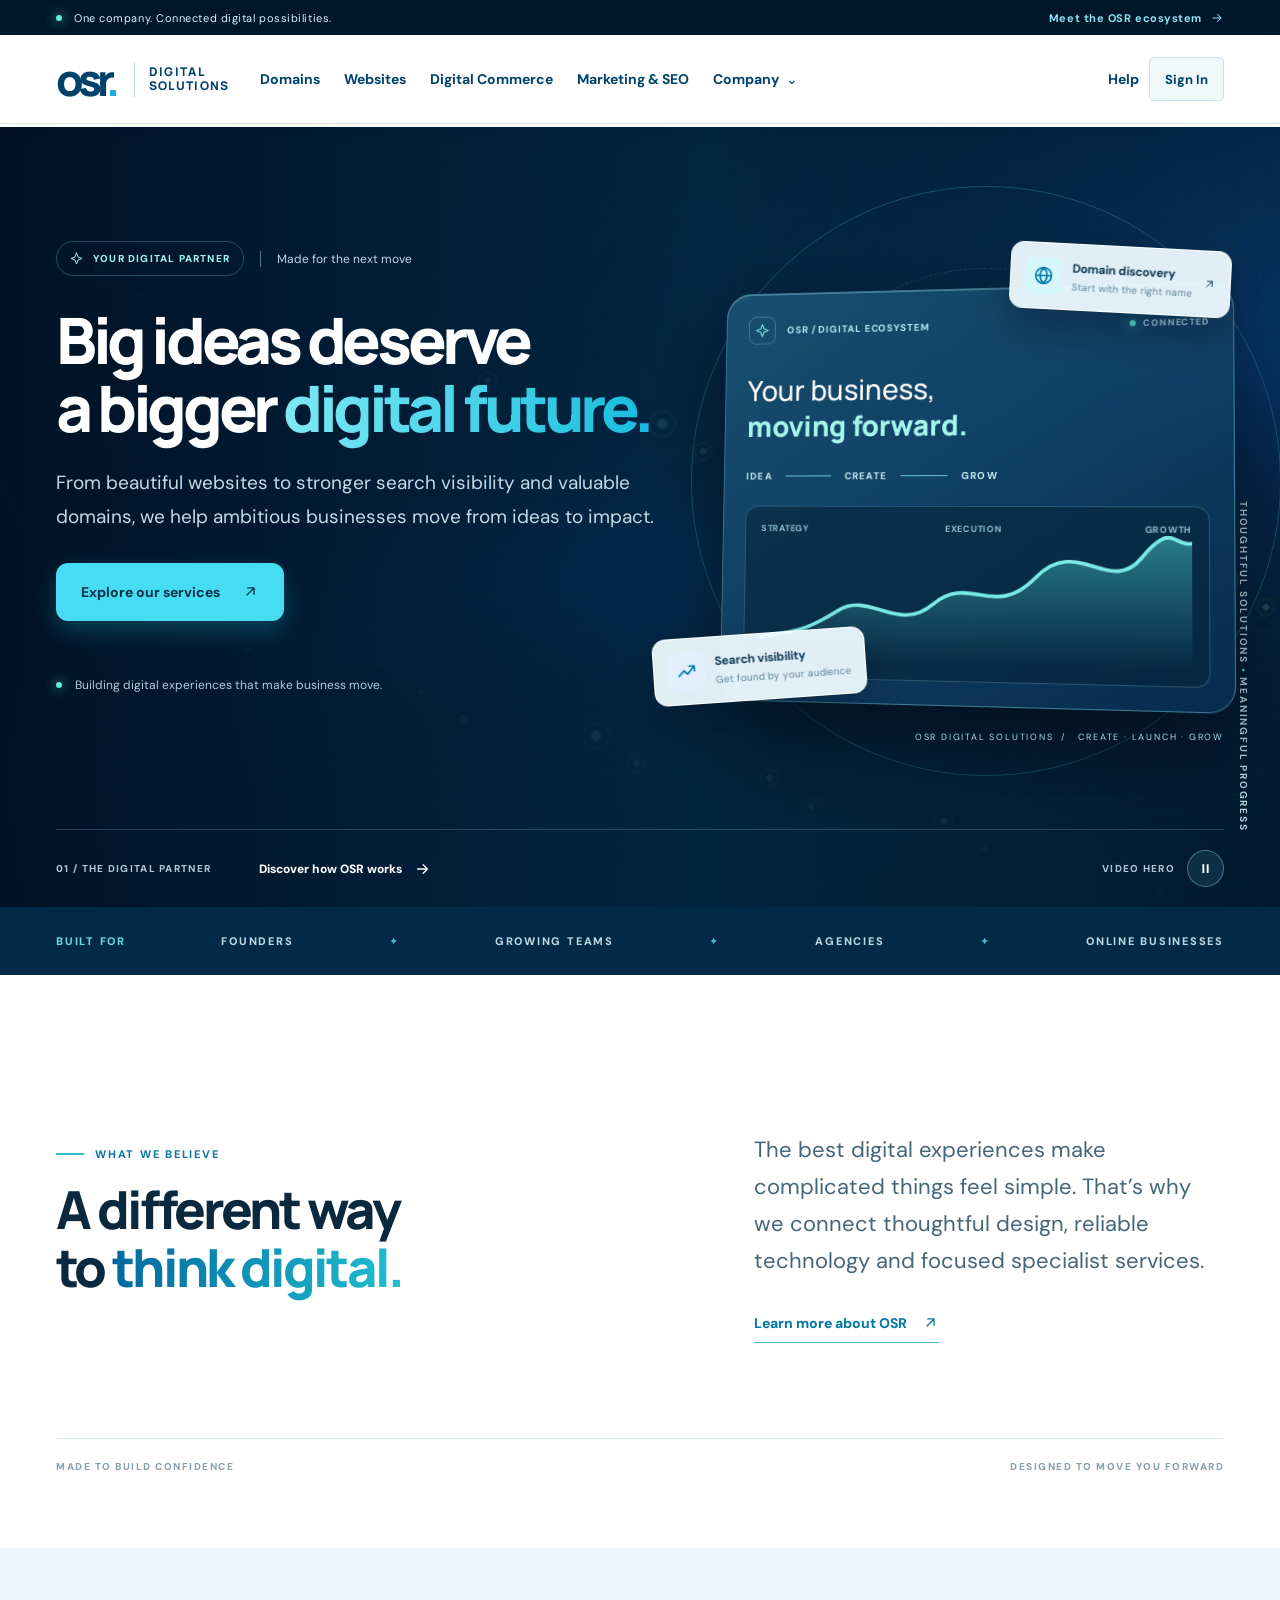
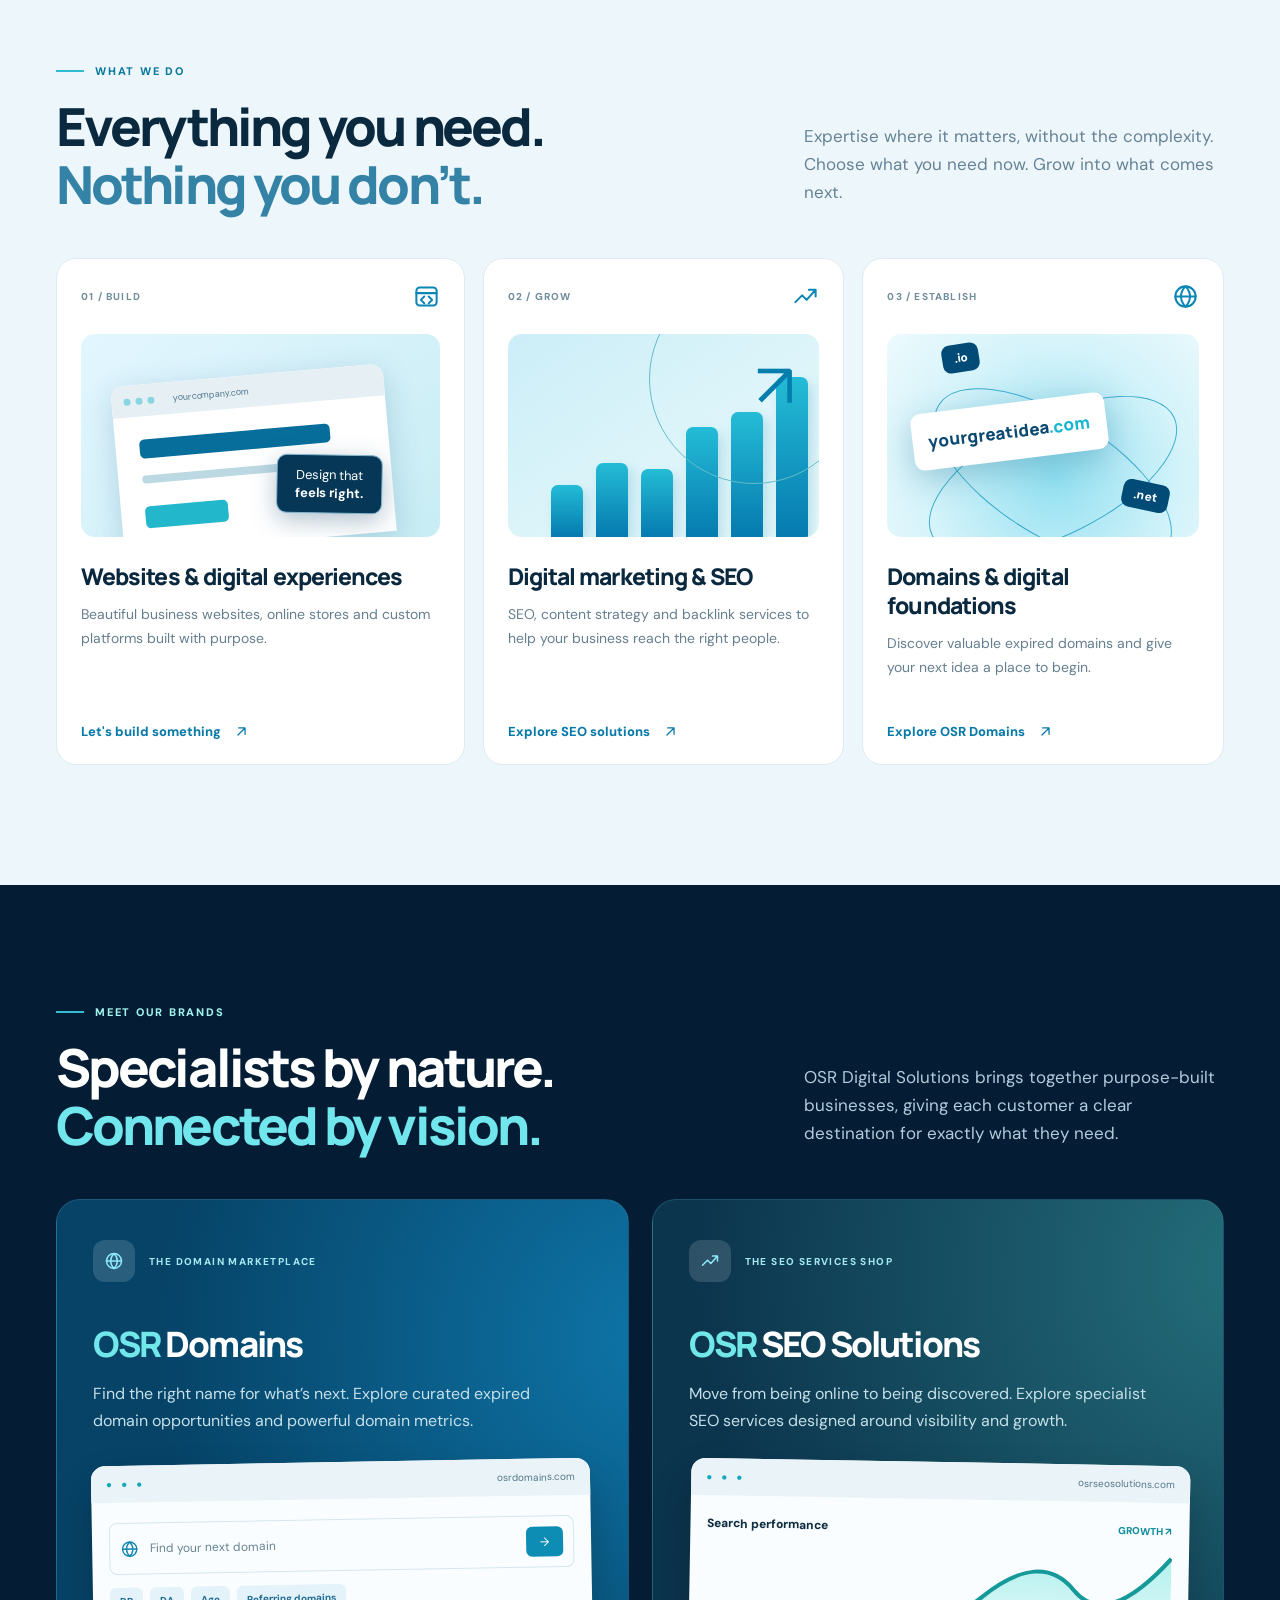
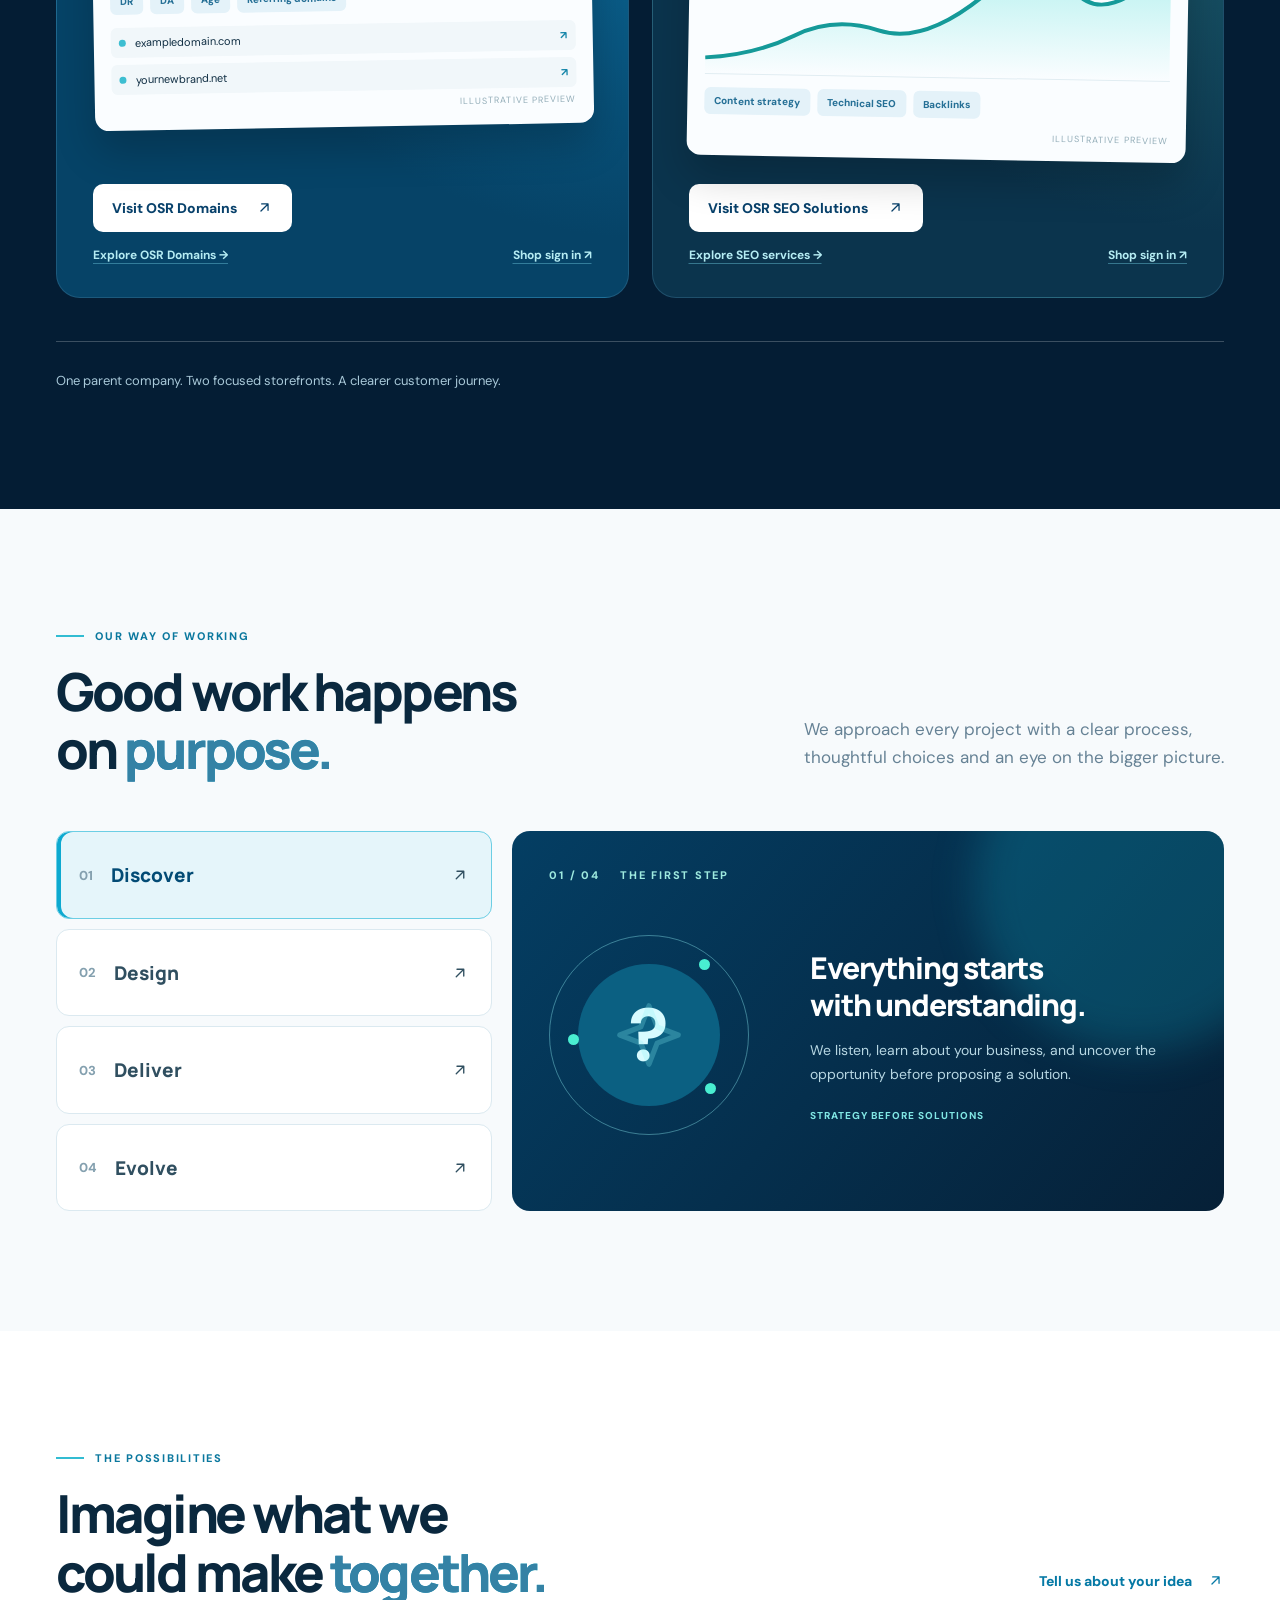
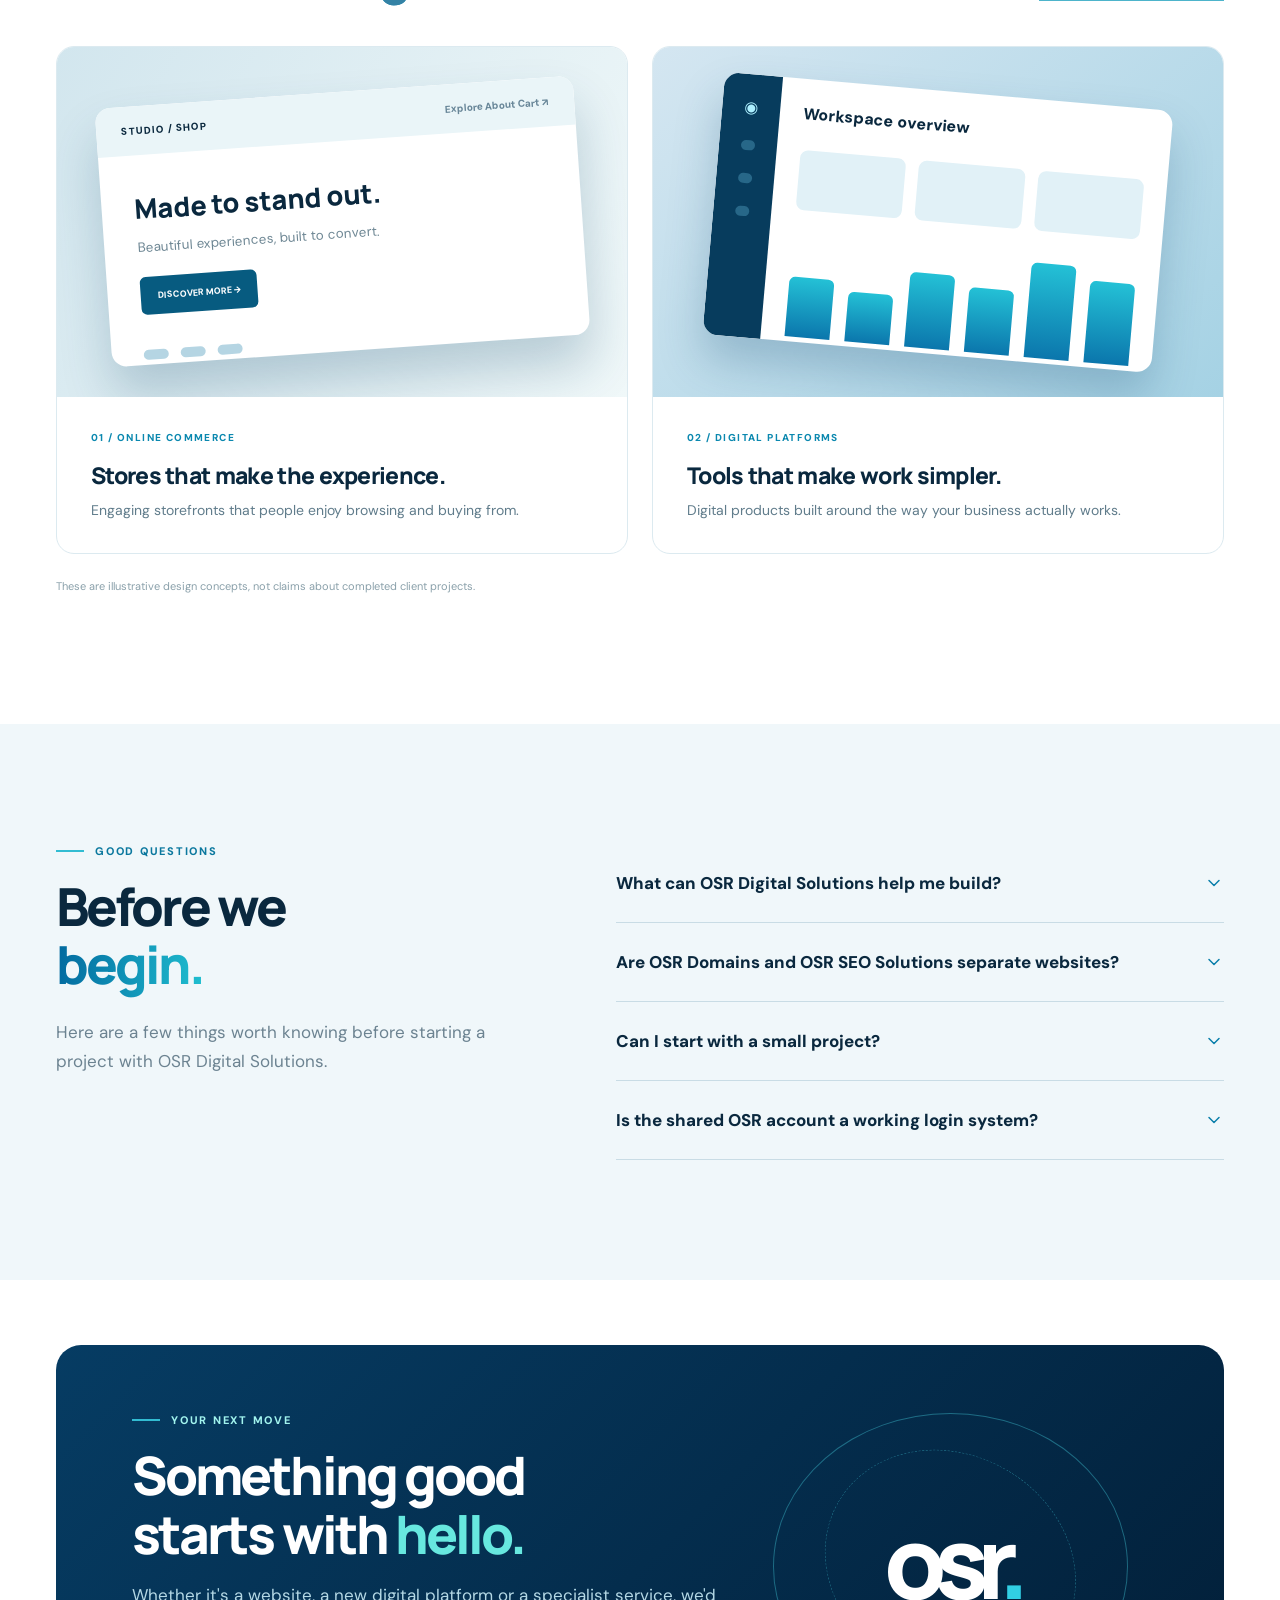
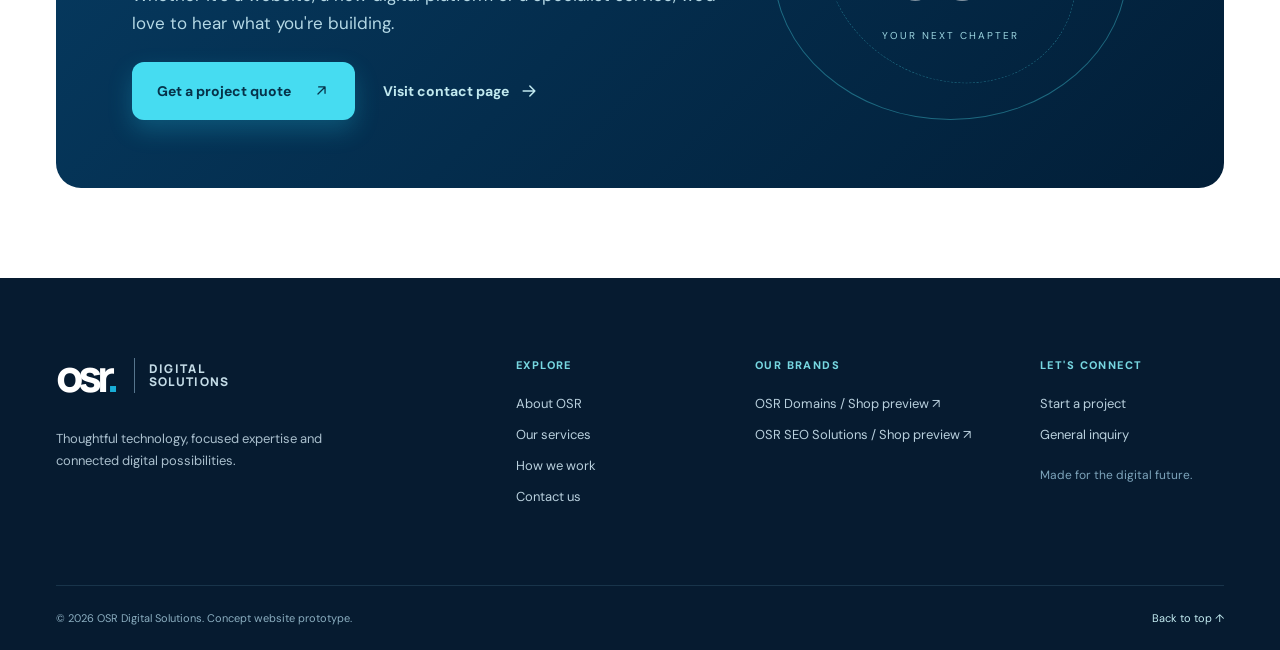
==== commit 96cc85c4: "Update SEO service descriptions and enhance layout for better visibility" ====
--- a/index.html
+++ b/index.html
@@ -74,12 +74,12 @@
 
     <section class="section services-section" id="services"><div class="container"><div class="section-heading"><div><span class="section-kicker"><span class="kicker-line"></span> WHAT WE DO</span><h2>Everything you need.<br><span>Nothing you don’t.</span></h2></div><p>Expertise where it matters, without the complexity. Choose what you need now. Grow into what comes next.</p></div><div class="services-grid">
       <article class="service-card featured-service"><div class="service-head"><span class="service-index">01 / BUILD</span><svg class="icon service-symbol"><use href="#i-code"/></svg></div><div class="service-graphic"><div class="web-window"><div class="window-bar"><i></i><i></i><i></i><span>yourcompany.com</span></div><div class="web-preview-content"><div class="fake-heading"></div><div class="fake-subheading"></div><div class="fake-button"></div></div><div class="visual-float">Design that<br><strong>feels right.</strong></div></div></div><h3>Websites &amp; digital experiences</h3><p>Beautiful business websites, online stores and custom platforms built with purpose.</p><a href="websites.html" class="card-link">Let's build something <svg class="icon"><use href="#i-arrow-up"/></svg></a></article>
-      <article class="service-card"><div class="service-head"><span class="service-index">02 / GROW</span><svg class="icon service-symbol"><use href="#i-trend"/></svg></div><div class="service-art-growth"><div class="bars"><i></i><i></i><i></i><i></i><i></i><i></i></div><span class="growth-orbit"></span><span class="growth-spark">↗</span></div><h3>Digital marketing &amp; SEO</h3><p>Clearer visibility, stronger content and focused strategies to reach the right people.</p><a href="https://osrseosolutions.com/" target="_blank" rel="noopener" class="card-link">Explore SEO solutions <svg class="icon"><use href="#i-arrow-up"/></svg></a></article>
+      <article class="service-card"><div class="service-head"><span class="service-index">02 / GROW</span><svg class="icon service-symbol"><use href="#i-trend"/></svg></div><div class="service-art-growth"><div class="bars"><i></i><i></i><i></i><i></i><i></i><i></i></div><span class="growth-orbit"></span><span class="growth-spark">↗</span></div><h3>Digital marketing &amp; SEO</h3><p>SEO, content strategy and backlink services to help your business reach the right people.</p><a href="https://osrseosolutions.com/" target="_blank" rel="noopener" class="card-link">Explore SEO solutions <svg class="icon"><use href="#i-arrow-up"/></svg></a></article>
       <article class="service-card"><div class="service-head"><span class="service-index">03 / ESTABLISH</span><svg class="icon service-symbol"><use href="#i-globe"/></svg></div><div class="domain-graphic"><span class="domain-orbit orb-1"></span><span class="domain-orbit orb-2"></span><div class="domain-url">yourgreatidea<span>.com</span></div><div class="domain-token dt-one">.net</div><div class="domain-token dt-two">.io</div></div><h3>Domains &amp; digital foundations</h3><p>Discover valuable expired domains and give your next idea a place to begin.</p><a href="https://osrdomains.com/" target="_blank" rel="noopener" class="card-link">Explore OSR Domains <svg class="icon"><use href="#i-arrow-up"/></svg></a></article>
     </div></div></section>
 
     <section class="section ecosystem-section" id="ecosystem"><div class="container"><div class="ecosystem-heading"><div><span class="section-kicker inverse"><span class="kicker-line"></span> MEET OUR BRANDS</span><h2>Specialists by nature.<br><span>Connected by vision.</span></h2></div><p>OSR Digital Solutions brings together purpose-built businesses, giving each customer a clear destination for exactly what they need.</p></div><div class="ecosystem-grid"><article class="ecosystem-card domains-card"><div class="brand-top"><span class="brand-icon"><svg class="icon"><use href="#i-globe"/></svg></span><span class="brand-category">THE DOMAIN MARKETPLACE</span></div><h3><span>OSR</span> Domains</h3><p>Find the right name for what’s next. Explore curated expired domain opportunities and powerful domain metrics.</p><div class="domain-shop-ui" aria-label="Illustrative domain marketplace interface"><div class="mock-topbar"><span class="mock-dots">● ● ●</span><span>osrdomains.com</span></div><div class="search-row"><svg class="icon"><use href="#i-globe"/></svg><span>Find your next domain</span><span class="mock-search-btn">→</span></div><div class="domain-tags"><span>DR</span><span>DA</span><span>Age</span><span>Referring domains</span></div><div class="domain-results"><div><i></i><span>exampledomain.com</span><b>↗</b></div><div><i></i><span>yournewbrand.net</span><b>↗</b></div></div><span class="illustration-label">ILLUSTRATIVE PREVIEW</span></div><a class="brand-visit-btn" target="_blank" rel="noopener" href="https://osrdomains.com/domain-inventory/">Visit OSR Domains <svg class="icon"><use href="#i-arrow-up"/></svg></a><div class="shop-auth-row"><a href="domains.html">Explore OSR Domains →</a><a href="auth.html?site=domains">Shop sign in ↗</a></div></article>
-      <article class="ecosystem-card seo-card"><div class="brand-top"><span class="brand-icon"><svg class="icon"><use href="#i-trend"/></svg></span><span class="brand-category">THE SEO SERVICES SHOP</span></div><h3><span>OSR</span> SEO Solutions</h3><p>Move from being online to being discovered. Explore specialist SEO services designed around visibility and growth.</p><div class="seo-shop-ui" aria-label="Illustrative SEO performance interface"><div class="mock-topbar"><span class="mock-dots">● ● ●</span><span>osrseosolutions.com</span></div><div class="seo-graph-head"><span>Search performance</span><span>GROWTH ↗</span></div><svg viewBox="0 0 430 135" preserveAspectRatio="none"><defs><linearGradient id="seoFill" x1="0" x2="0" y1="0" y2="1"><stop stop-color="#65e3dc" stop-opacity=".48"/><stop offset="1" stop-color="#65e3dc" stop-opacity="0"/></linearGradient></defs><path d="M0 119 Q45 116 82 95 T160 88 T255 52 T340 43 T430 9 V135 H0Z" fill="url(#seoFill)"/><path d="M0 119 Q45 116 82 95 T160 88 T255 52 T340 43 T430 9" stroke="#159a99" stroke-width="4" fill="none"/></svg><div class="seo-tags"><span>Content strategy</span><span>Technical SEO</span><span>On-page SEO</span></div><span class="illustration-label">ILLUSTRATIVE PREVIEW</span></div><a class="brand-visit-btn" target="_blank" rel="noopener" href="https://osrseosolutions.com/">Visit OSR SEO Solutions <svg class="icon"><use href="#i-arrow-up"/></svg></a><div class="shop-auth-row"><a href="seo.html">Explore SEO services →</a><a href="auth.html?site=seo">Shop sign in ↗</a></div></article></div><div class="ecosystem-bottom"><span>One parent company. Two focused storefronts. A clearer customer journey.</span></div></div></section>
+      <article class="ecosystem-card seo-card"><div class="brand-top"><span class="brand-icon"><svg class="icon"><use href="#i-trend"/></svg></span><span class="brand-category">THE SEO SERVICES SHOP</span></div><h3><span>OSR</span> SEO Solutions</h3><p>Move from being online to being discovered. Explore specialist SEO services designed around visibility and growth.</p><div class="seo-shop-ui" aria-label="Illustrative SEO performance interface"><div class="mock-topbar"><span class="mock-dots">● ● ●</span><span>osrseosolutions.com</span></div><div class="seo-graph-head"><span>Search performance</span><span>GROWTH ↗</span></div><svg viewBox="0 0 430 135" preserveAspectRatio="none"><defs><linearGradient id="seoFill" x1="0" x2="0" y1="0" y2="1"><stop stop-color="#65e3dc" stop-opacity=".48"/><stop offset="1" stop-color="#65e3dc" stop-opacity="0"/></linearGradient></defs><path d="M0 119 Q45 116 82 95 T160 88 T255 52 T340 43 T430 9 V135 H0Z" fill="url(#seoFill)"/><path d="M0 119 Q45 116 82 95 T160 88 T255 52 T340 43 T430 9" stroke="#159a99" stroke-width="4" fill="none"/></svg><div class="seo-tags"><span>Content strategy</span><span>Technical SEO</span><span>Backlinks</span></div><span class="illustration-label">ILLUSTRATIVE PREVIEW</span></div><a class="brand-visit-btn" target="_blank" rel="noopener" href="https://osrseosolutions.com/">Visit OSR SEO Solutions <svg class="icon"><use href="#i-arrow-up"/></svg></a><div class="shop-auth-row"><a href="seo.html">Explore SEO services →</a><a href="auth.html?site=seo">Shop sign in ↗</a></div></article></div><div class="ecosystem-bottom"><span>One parent company. Two focused storefronts. A clearer customer journey.</span></div></div></section>
 
 
     
--- a/products.css
+++ b/products.css
@@ -1,4 +1,7 @@
 /* Shared product navigation and service storefronts. */
-.product-header{background:#111;color:#fff;position:sticky;top:0;z-index:100}.product-header .nav-shell{height:88px;gap:30px}.product-header .brand-logo,.product-header .nav-link,.product-header .brand-mark,.product-header .brand-words{color:#fff}.product-header .brand-rule{background:#666}.product-header .desktop-nav{gap:24px;flex:1}.product-header .nav-link{font-size:14px;white-space:nowrap}.product-header a[aria-current=page]{text-decoration:underline;text-underline-offset:8px}.product-header .nav-signin{background:transparent;border-color:#666;color:white;border-radius:5px}.product-header .dropdown-menu{color:#142c3e}.product-header .mobile-toggle{color:white;font-size:25px}.product-header .mobile-menu{background:#171717}.product-header .mobile-menu a{color:white}.product-header .mobile-menu[hidden]{display:none}.product-header .nav-link:hover{color:#70e4de}.product-header .dropdown-trigger{display:flex;gap:7px;align-items:center}.product-header .dropdown-menu a{color:#142c3e}.product-breadcrumb{padding-top:25px;padding-bottom:25px;font-size:12px;color:#556570}.product-breadcrumb a{text-decoration:underline;margin-right:10px}.product-hero{display:grid;grid-template-columns:1.15fr 1fr;background:#e2f3f0;border-radius:12px;overflow:hidden;min-height:540px}.product-hero>div:first-child{padding:65px 50px}.product-kicker{font-size:11px;font-weight:800;letter-spacing:.14em;color:#036c70}.product-hero h1{font-size:clamp(38px,4.7vw,67px);line-height:1.05;letter-spacing:-.055em;margin:22px 0}.product-hero p{font-size:17px;line-height:1.8;max-width:530px;color:#324b50}.product-button{display:inline-flex;align-items:center;gap:25px;background:#111;color:#fff;padding:17px 24px;border-radius:5px;font-weight:750;font-size:14px;margin-top:25px}.product-button:hover{background:#01426a}.product-hero small{display:block;margin-top:22px;font-size:11px;color:#4c6368}.product-art{background:#b7ded8;display:flex;flex-direction:column;justify-content:center;gap:32px;padding:40px;position:relative;overflow:hidden}.product-art:before{content:'';width:350px;height:350px;border:1px solid #82bbb4;border-radius:50%;position:absolute;right:-130px;top:-140px}.product-art-label,.product-art-bottom{font-size:10px;letter-spacing:.17em;color:#285e5d;font-weight:700}.product-window{background:#fff;position:relative;padding:24px;border-radius:10px;box-shadow:12px 22px 0 #094e5017;transform:rotate(-4deg);min-height:260px}.product-window-bar{display:flex;gap:5px;border-bottom:1px solid #e5e8e8;padding-bottom:17px}.product-window-bar i{width:7px;height:7px;border-radius:50%;background:#a7c5c1}.product-window strong{display:block;font-size:clamp(25px,3vw,42px);line-height:1.2;letter-spacing:-.05em;margin:30px 0;overflow-wrap:anywhere}.product-window strong span{color:#00817e;display:block}.product-lines i{display:block;width:75%;height:7px;background:#e5efed;margin:10px 0}.product-lines i:last-child{width:50%}.product-art-chip{display:block;margin-top:24px;font-size:10px;font-weight:800;color:#00756d}.product-features{padding-top:85px;padding-bottom:80px}.product-features h2,.product-help h2{font-size:clamp(28px,3vw,42px);letter-spacing:-.04em;line-height:1.2;margin:17px 0 30px}.product-grid{display:grid;grid-template-columns:repeat(3,1fr);gap:22px}.product-grid article{border:1px solid #dce4e4;padding:32px;border-radius:9px}.product-grid h3{font-size:23px;line-height:1.25;margin:22px 0 15px}.product-grid p,.product-help p{color:#526671;line-height:1.8;font-size:15px}.product-help{display:grid;grid-template-columns:1fr 1fr;gap:80px;padding-top:55px;padding-bottom:80px;border-top:1px solid #dce4e4}.product-faq details{border-bottom:1px solid #dce4e4;padding:20px 0}.product-faq summary{font-weight:700;cursor:pointer}.product-faq details p{margin-top:18px}.product-footer{background:#111;color:white;padding:55px 0 30px}.product-footer .brand-mark{color:white;font-size:48px}.product-footer p{color:#bbb;margin:15px 0}.product-footer nav{display:flex;flex-wrap:wrap;gap:25px;margin:30px 0;font-size:14px}.product-footer small{color:#999}.product-header :focus-visible,.product-button:focus-visible{outline:3px solid #20bfbd;outline-offset:5px}
+.product-header{background:#fff;color:#01426a;position:sticky;top:0;z-index:100;border-bottom:1px solid #dce8ed;box-shadow:0 3px 18px #01426a08}.product-header .nav-shell{height:88px;gap:30px}.product-header .brand-logo,.product-header .nav-link,.product-header .brand-mark,.product-header .brand-words{color:#01426a}.product-header .brand-rule{background:#c5d9e3}.product-header .desktop-nav{gap:24px;flex:1}.product-header .nav-link{font-size:14px;white-space:nowrap}.product-header a[aria-current=page]{text-decoration:underline;text-underline-offset:8px}.product-header .nav-signin{background:#f0f8fa;border-color:#c9dfe8;color:#01426a;border-radius:5px}.product-header .dropdown-menu{color:#142c3e}.product-header .mobile-toggle{color:#01426a;font-size:25px}.product-header .mobile-menu{background:#fff}.product-header .mobile-menu a{color:#01426a}.product-header .mobile-menu[hidden]{display:none}.product-header .nav-link:hover{color:#007b7a}.product-header .dropdown-trigger{display:flex;gap:7px;align-items:center}.product-header .dropdown-menu a{color:#142c3e}.product-breadcrumb{padding-top:25px;padding-bottom:25px;font-size:12px;color:#556570}.product-breadcrumb a{text-decoration:underline;margin-right:10px}.product-hero{display:grid;grid-template-columns:1.15fr 1fr;background:#e2f3f0;border-radius:12px;overflow:hidden;min-height:540px}.product-hero>div:first-child{padding:65px 50px}.product-kicker{font-size:11px;font-weight:800;letter-spacing:.14em;color:#036c70}.product-hero h1{font-size:clamp(38px,4.7vw,67px);line-height:1.05;letter-spacing:-.055em;margin:22px 0}.product-hero p{font-size:17px;line-height:1.8;max-width:530px;color:#324b50}.product-button{display:inline-flex;align-items:center;gap:25px;background:#111;color:#fff;padding:17px 24px;border-radius:5px;font-weight:750;font-size:14px;margin-top:25px}.product-button:hover{background:#01426a}.product-hero small{display:block;margin-top:22px;font-size:11px;color:#4c6368}.product-art{background:#b7ded8;display:flex;flex-direction:column;justify-content:center;gap:32px;padding:40px;position:relative;overflow:hidden}.product-art:before{content:'';width:350px;height:350px;border:1px solid #82bbb4;border-radius:50%;position:absolute;right:-130px;top:-140px}.product-art-label,.product-art-bottom{font-size:10px;letter-spacing:.17em;color:#285e5d;font-weight:700}.product-window{background:#fff;position:relative;padding:24px;border-radius:10px;box-shadow:12px 22px 0 #094e5017;transform:rotate(-4deg);min-height:260px}.product-window-bar{display:flex;gap:5px;border-bottom:1px solid #e5e8e8;padding-bottom:17px}.product-window-bar i{width:7px;height:7px;border-radius:50%;background:#a7c5c1}.product-window strong{display:block;font-size:clamp(25px,3vw,42px);line-height:1.2;letter-spacing:-.05em;margin:30px 0;overflow-wrap:anywhere}.product-window strong span{color:#00817e;display:block}.product-lines i{display:block;width:75%;height:7px;background:#e5efed;margin:10px 0}.product-lines i:last-child{width:50%}.product-art-chip{display:block;margin-top:24px;font-size:10px;font-weight:800;color:#00756d}.product-features{padding-top:85px;padding-bottom:80px}.product-features h2,.product-help h2{font-size:clamp(28px,3vw,42px);letter-spacing:-.04em;line-height:1.2;margin:17px 0 30px}.product-grid{display:grid;grid-template-columns:repeat(3,1fr);gap:22px}.product-grid article{border:1px solid #dce4e4;padding:32px;border-radius:9px}.product-grid h3{font-size:23px;line-height:1.25;margin:22px 0 15px}.product-grid p,.product-help p{color:#526671;line-height:1.8;font-size:15px}.product-help{display:grid;grid-template-columns:1fr 1fr;gap:80px;padding-top:55px;padding-bottom:80px;border-top:1px solid #dce4e4}.product-faq details{border-bottom:1px solid #dce4e4;padding:20px 0}.product-faq summary{font-weight:700;cursor:pointer}.product-faq details p{margin-top:18px}.product-footer{background:#111;color:white;padding:55px 0 30px}.product-footer .brand-mark{color:white;font-size:48px}.product-footer p{color:#bbb;margin:15px 0}.product-footer nav{display:flex;flex-wrap:wrap;gap:25px;margin:30px 0;font-size:14px}.product-footer small{color:#999}.product-header :focus-visible,.product-button:focus-visible{outline:3px solid #20bfbd;outline-offset:5px}
 @media(max-width:1150px){.product-header .desktop-nav{display:none}.product-header .mobile-toggle{display:block}.product-header .nav-actions{margin-left:auto}.product-header .nav-shell{height:76px}.product-header .mobile-menu:not([hidden]){display:flex;flex-direction:column}.product-header .mobile-menu a{padding:13px 24px}.product-hero>div:first-child{padding:40px 30px}.product-art{padding:30px}.product-help{gap:35px}}
 @media(max-width:700px){.product-header .nav-shell{height:71px;gap:12px}.product-header .support-link{display:none}.product-hero{grid-template-columns:1fr}.product-hero>div:first-child{padding:38px 25px}.product-hero h1{font-size:43px}.product-art{min-height:340px;padding:30px}.product-window{max-width:420px;width:100%;margin:auto;min-height:220px}.product-grid,.product-help{grid-template-columns:1fr}.product-features{padding-top:60px;padding-bottom:50px}.product-help{padding-top:40px;padding-bottom:50px}.product-grid article{padding:25px}.product-breadcrumb{padding-top:20px;padding-bottom:20px}.product-header .brand-words{font-size:9px}}
+
+/* Keep the four SEO service features balanced on larger screens. */
+@media(min-width:701px){.seo-feature-grid{grid-template-columns:repeat(2,minmax(0,1fr))}}
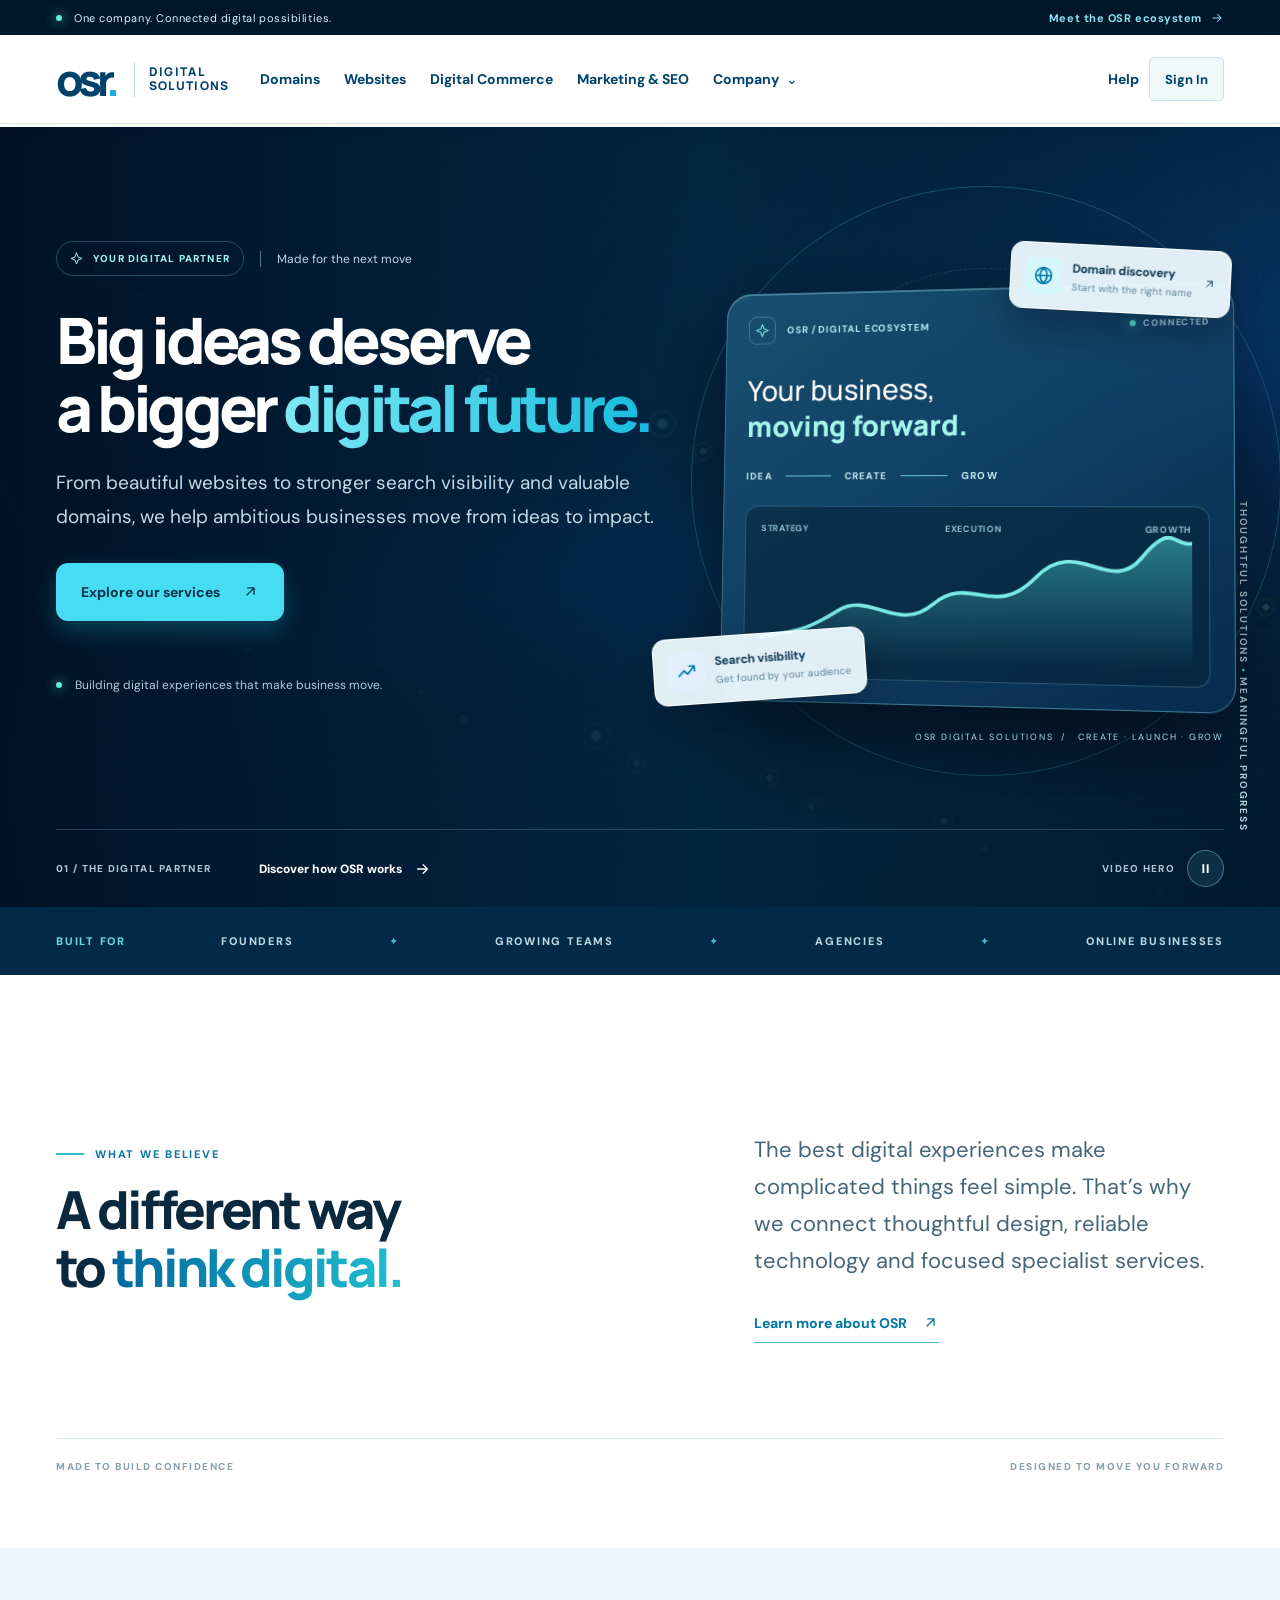
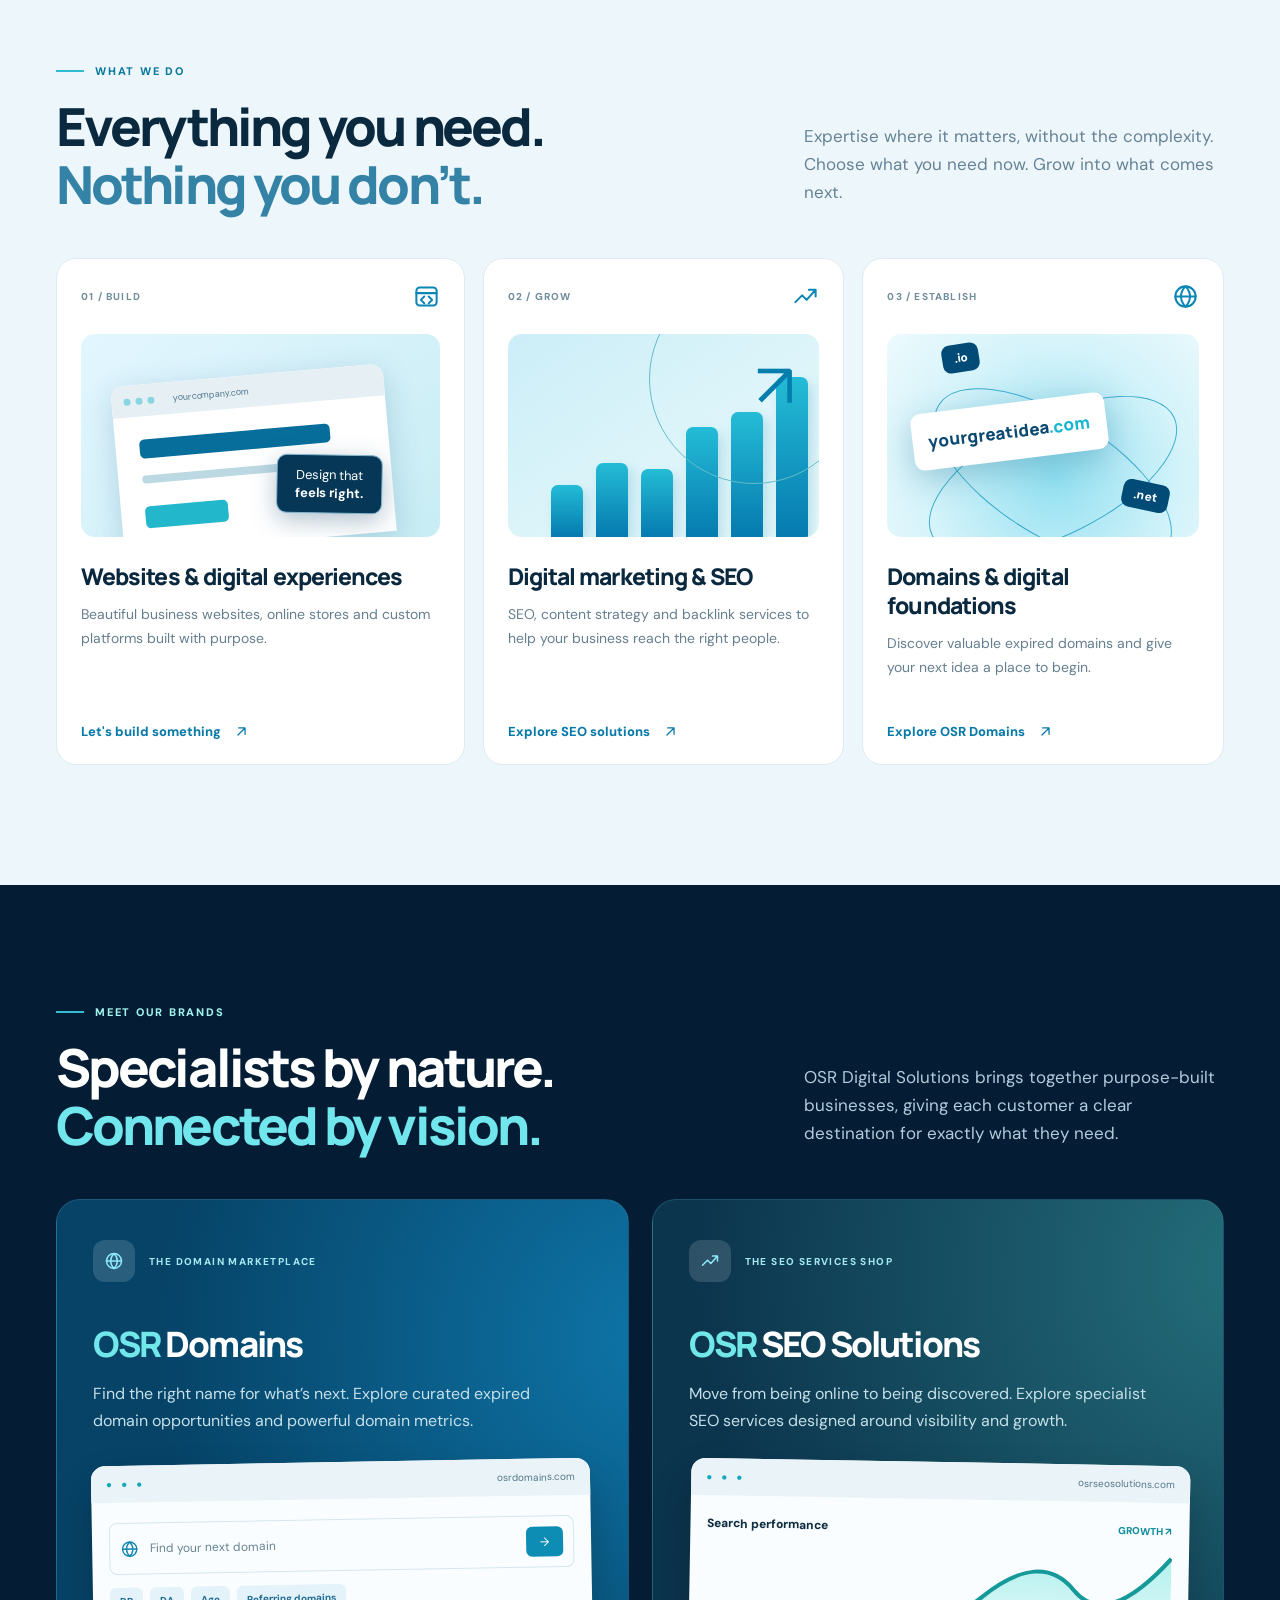
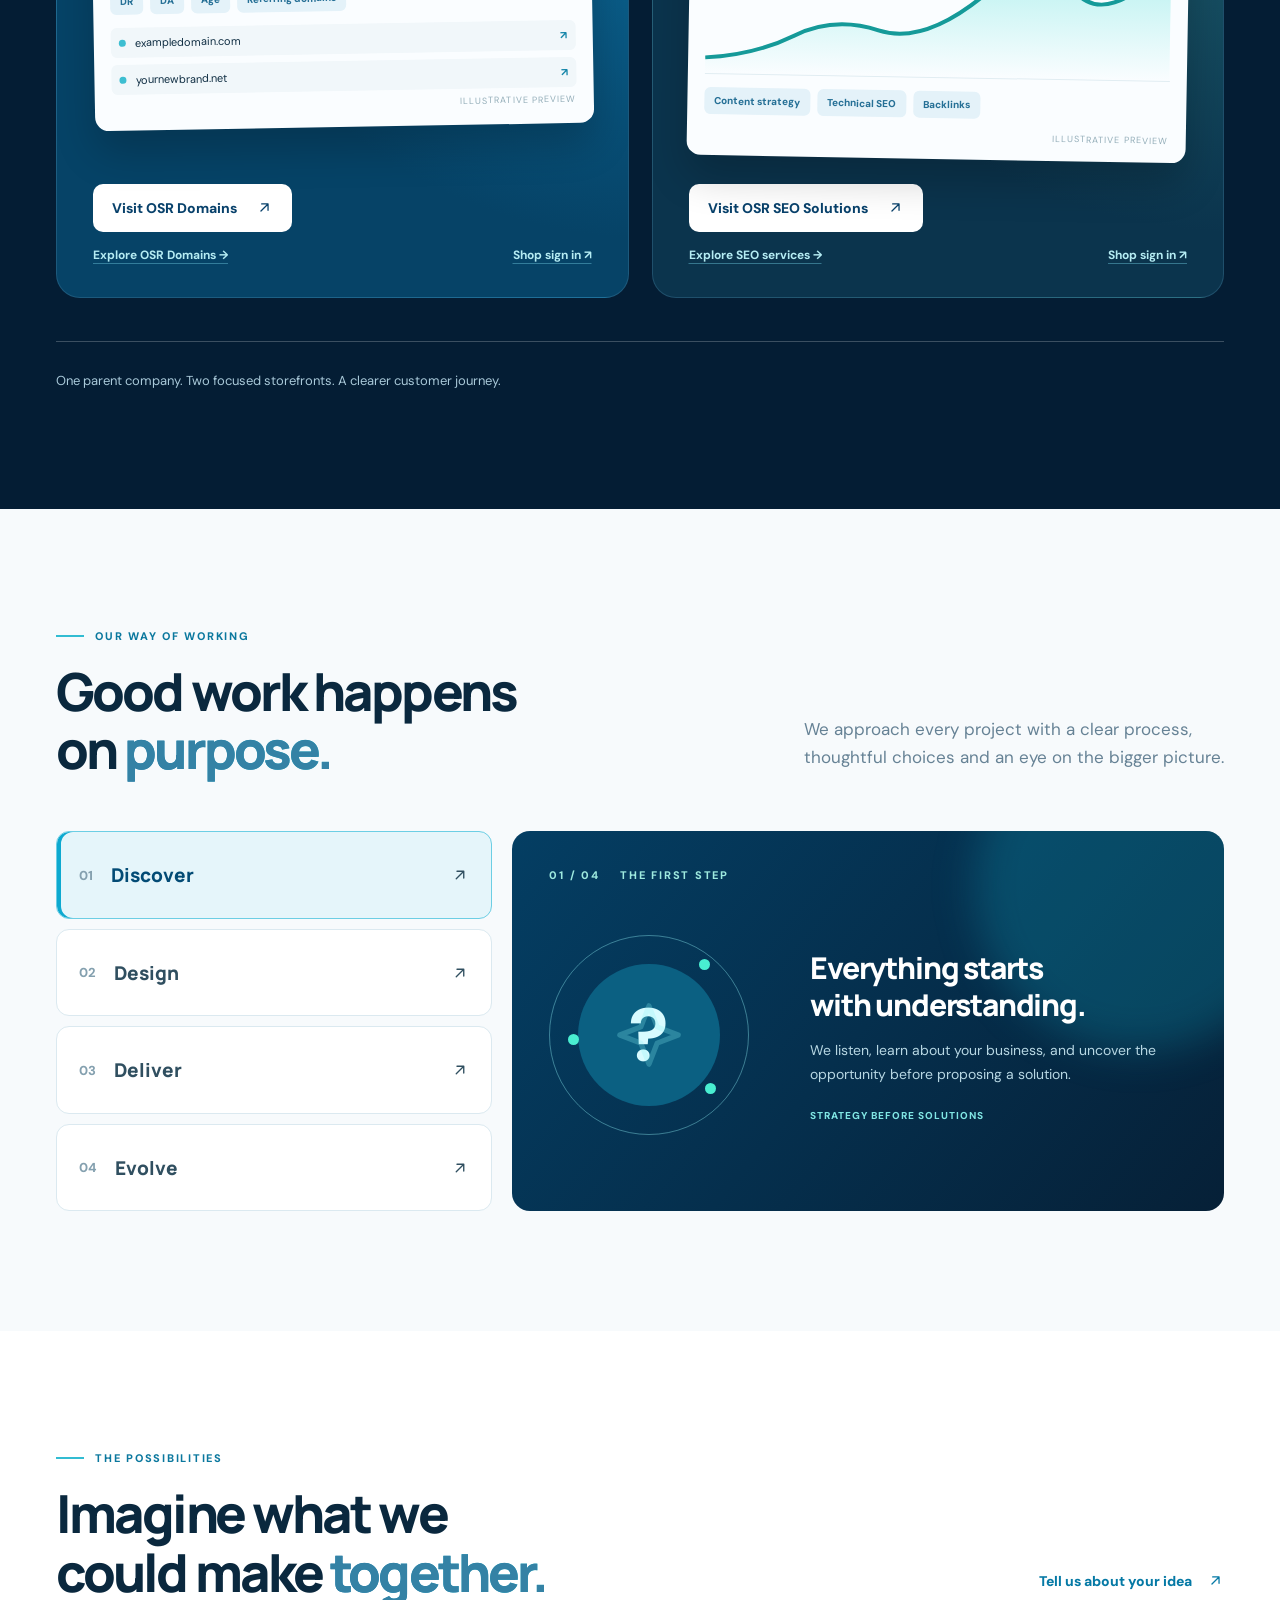
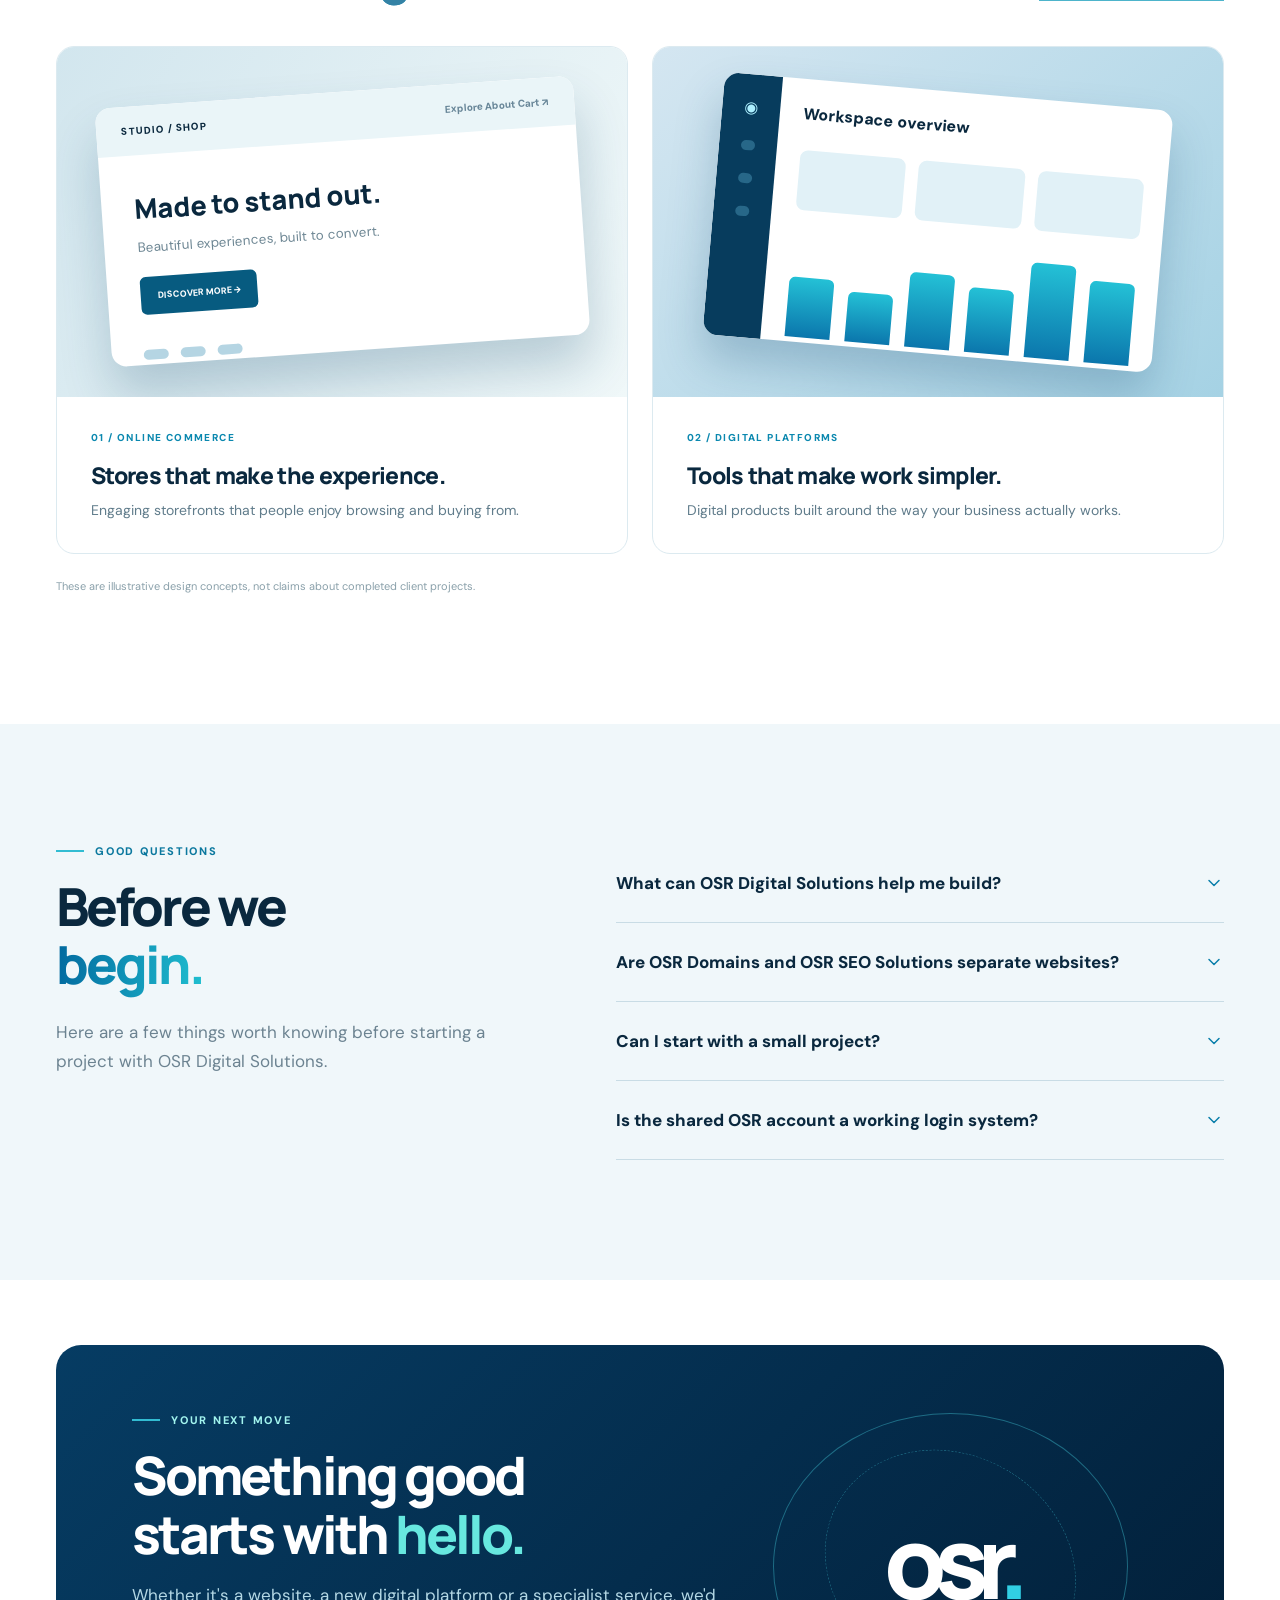
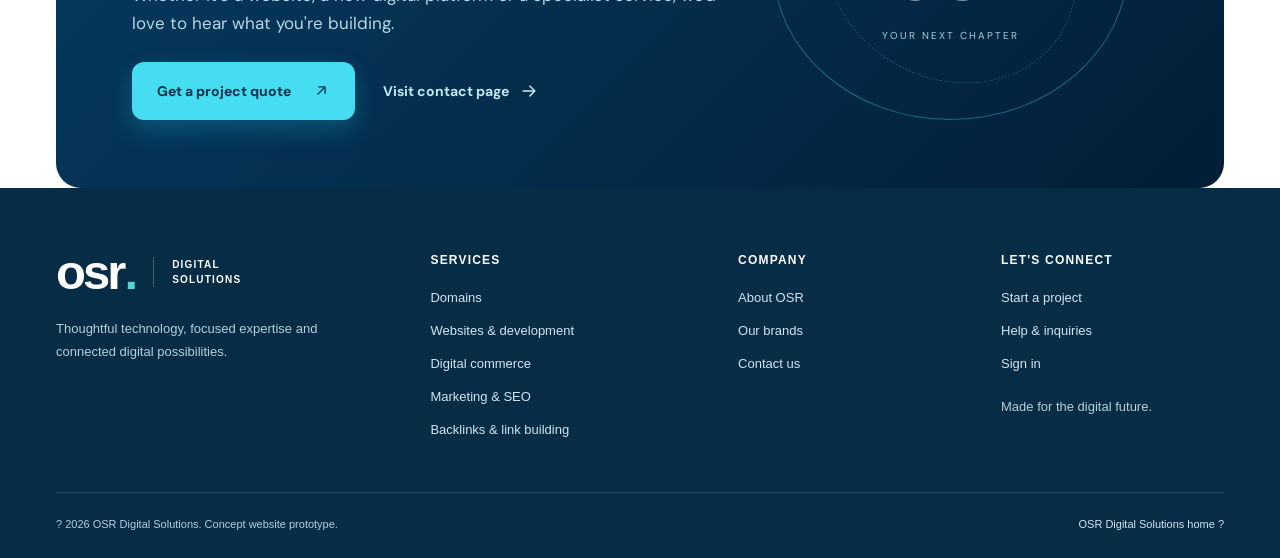
==== commit 0cda762b: "Add shared footer across all pages and update styles - Introduced a new footer structure in commerce" ====
--- a/index.html
+++ b/index.html
@@ -10,7 +10,7 @@
   <link rel="preload" href="assets/hero-poster.jpg" as="image" />
   <link rel="stylesheet" href="styles.css" />
   <link rel="stylesheet" href="products.css" />
-</head>
+<link rel="stylesheet" href="footer.css"></head>
 <body id="top">
   <svg class="svg-sprite" aria-hidden="true" xmlns="http://www.w3.org/2000/svg">
     <symbol id="i-arrow" viewBox="0 0 24 24"><path d="M5 12h14M13 6l6 6-6 6"/></symbol>
@@ -93,7 +93,12 @@
     <section class="contact-section" id="contact"><div class="container contact-panel"><div><span class="section-kicker inverse"><span class="kicker-line"></span> YOUR NEXT MOVE</span><h2>Something good<br>starts with <em>hello.</em></h2><p>Whether it's a website, a new digital platform or a specialist service, we'd love to hear what you're building.</p><div class="contact-actions"><button type="button" class="btn btn-cyan btn-lg" id="open-contact">Get a project quote <svg class="icon"><use href="#i-arrow-up"/></svg></button><a href="contact.html" class="contact-text-link">Visit contact page <svg class="icon"><use href="#i-arrow"/></svg></a></div></div><div class="contact-symbol" aria-hidden="true"><div class="symbol-circle sc-one"></div><div class="symbol-circle sc-two"></div><span>osr<span>.</span></span><small>YOUR NEXT CHAPTER</small></div></div></section>
   </main>
 
-  <footer class="site-footer"><div class="container footer-main"><div class="footer-brand"><a href="#top" class="brand-logo footer-logo"><span class="brand-mark">osr<span class="mark-dot">.</span></span><span class="brand-rule"></span><span class="brand-words">DIGITAL<br>SOLUTIONS</span></a><p>Thoughtful technology, focused expertise and connected digital possibilities.</p></div><div class="footer-col"><span>EXPLORE</span><a href="about.html">About OSR</a><a href="#services">Our services</a><a href="#approach">How we work</a><a href="contact.html">Contact us</a></div><div class="footer-col"><span>OUR BRANDS</span><a href="domains.html">OSR Domains / Shop preview ↗</a><a href="seo.html">OSR SEO Solutions / Shop preview ↗</a></div><div class="footer-col"><span>LET'S CONNECT</span><a href="contact.html">Start a project</a><a href="contact.html">General inquiry</a><span class="footer-time">Made for the digital future.</span></div></div><div class="container footer-bottom"><span>© <span id="year">2026</span> OSR Digital Solutions. Concept website prototype.</span><a href="#top">Back to top ↑</a></div></footer>
+  <footer class="osr-footer"><div class="container osr-footer-grid">
+<div class="osr-footer-brand"><a class="osr-footer-logo" href="index.html" aria-label="OSR Digital Solutions home">osr<span>.</span><small>DIGITAL<br>SOLUTIONS</small></a><p>Thoughtful technology, focused expertise and connected digital possibilities.</p></div>
+<nav aria-label="Footer services"><h2>Services</h2><a href="domains.html">Domains</a><a href="websites.html">Websites &amp; development</a><a href="commerce.html">Digital commerce</a><a href="seo.html">Marketing &amp; SEO</a><a href="seo.html#backlinks">Backlinks &amp; link building</a></nav>
+<nav aria-label="Footer company"><h2>Company</h2><a href="about.html">About OSR</a><a href="index.html#ecosystem">Our brands</a><a href="contact.html">Contact us</a></nav>
+<nav aria-label="Footer support"><h2>Let's connect</h2><a href="contact.html">Start a project</a><a href="contact.html">Help &amp; inquiries</a><a href="auth.html?site=all">Sign in</a><p>Made for the digital future.</p></nav>
+</div><div class="container osr-footer-bottom"><small>? <span id="year">2026</span> OSR Digital Solutions. Concept website prototype.</small><a href="index.html">OSR Digital Solutions home ?</a></div></footer>
 
   
   <dialog class="form-modal" id="contactModal" aria-label="Project inquiry demo"><button type="button" class="close-modal dark-close" id="close-contact" aria-label="Close inquiry"><svg class="icon"><use href="#i-close"/></svg></button><span class="section-kicker"><span class="kicker-line"></span> LET'S TALK</span><h3>Tell us about your next move.</h3><p>This is a working form demonstration. Inquiries are not transmitted or stored.</p><form id="projectForm"><label>Full name <input type="text" name="name" autocomplete="name" placeholder="Your name" required/></label><label>Email address <input type="email" name="email" autocomplete="email" placeholder="you@company.com" required/></label><label>I'm interested in <select name="service" required><option value="">Choose a service</option><option>Website development</option><option>Digital commerce</option><option>Custom platform</option><option>Domains / SEO</option><option>Something else</option></select></label><label>Tell us a little more <textarea name="message" rows="3" placeholder="Your project idea..."></textarea></label><button type="submit" class="btn btn-primary form-submit">Preview inquiry <svg class="icon"><use href="#i-arrow"/></svg></button><p id="formStatus" role="status" class="form-status" hidden></p></form></dialog>
--- a/footer.css
+++ b/footer.css
@@ -0,0 +1,16 @@
+/* Shared footer across company, service and account pages. */
+.osr-footer{background:#062c46;color:#fff;padding:60px 0 24px;margin:0;font-family:Inter,Arial,sans-serif}
+.osr-footer-grid{display:grid;grid-template-columns:1.5fr 1.2fr 1fr 1fr;gap:40px;padding-bottom:40px}
+.osr-footer-logo{display:flex;align-items:center;gap:18px;width:fit-content;font-size:49px;line-height:1;font-weight:800;letter-spacing:-.06em;color:#fff;text-decoration:none}
+.osr-footer-logo>span{color:#52d6d1;margin-left:-17px}
+.osr-footer-logo small{border-left:1px solid #ffffff40;padding-left:18px;font-size:10px;line-height:1.5;letter-spacing:.12em}
+.osr-footer p{color:#b7cedc;font-size:13px;line-height:1.8;margin:20px 0 0;max-width:290px}
+.osr-footer h2{font-size:12px;text-transform:uppercase;letter-spacing:.1em;line-height:1.5;margin:3px 0 18px;color:#fff}
+.osr-footer nav a{display:block;width:fit-content;font-size:13px;line-height:1.7;margin:0 0 11px;color:#d3e4ed;text-decoration:none}
+.osr-footer a:hover{color:#75e4df;text-decoration:underline;text-underline-offset:4px}
+.osr-footer a:focus-visible{outline:2px solid #75e4df;outline-offset:5px}
+.osr-footer-bottom{border-top:1px solid #ffffff24;padding-top:22px;display:flex;justify-content:space-between;gap:20px;align-items:center;color:#b7cedc}
+.osr-footer-bottom small,.osr-footer-bottom a{font-size:11px;line-height:1.7}.osr-footer-bottom a{color:#d3e4ed}
+#backlinks{scroll-margin-top:110px}
+@media(max-width:950px){.osr-footer-grid{grid-template-columns:repeat(2,minmax(0,1fr));gap:32px}}
+@media(max-width:550px){.osr-footer{padding-top:40px}.osr-footer-grid{gap:28px 20px}.osr-footer-brand{grid-column:1/-1}.osr-footer-bottom{flex-direction:column;align-items:flex-start;gap:12px}.osr-footer nav a{padding:3px 0;overflow-wrap:anywhere}}
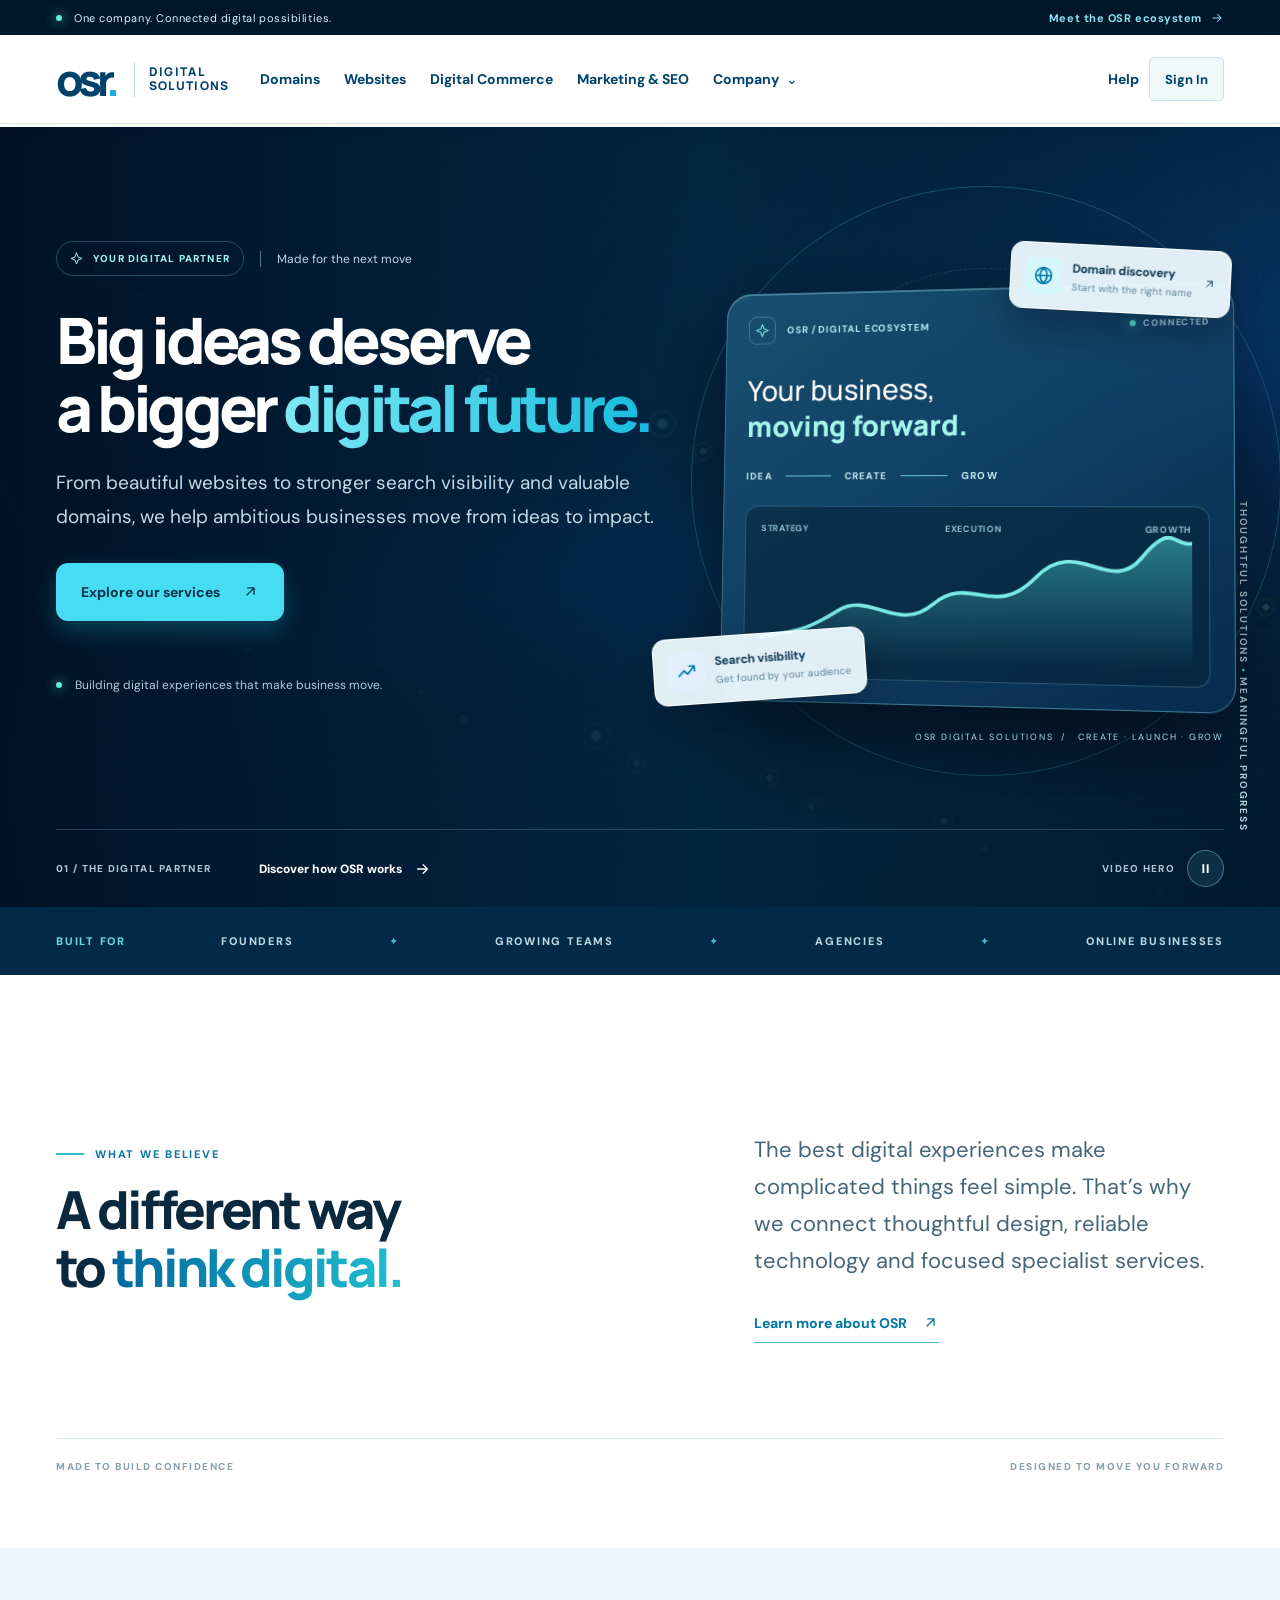
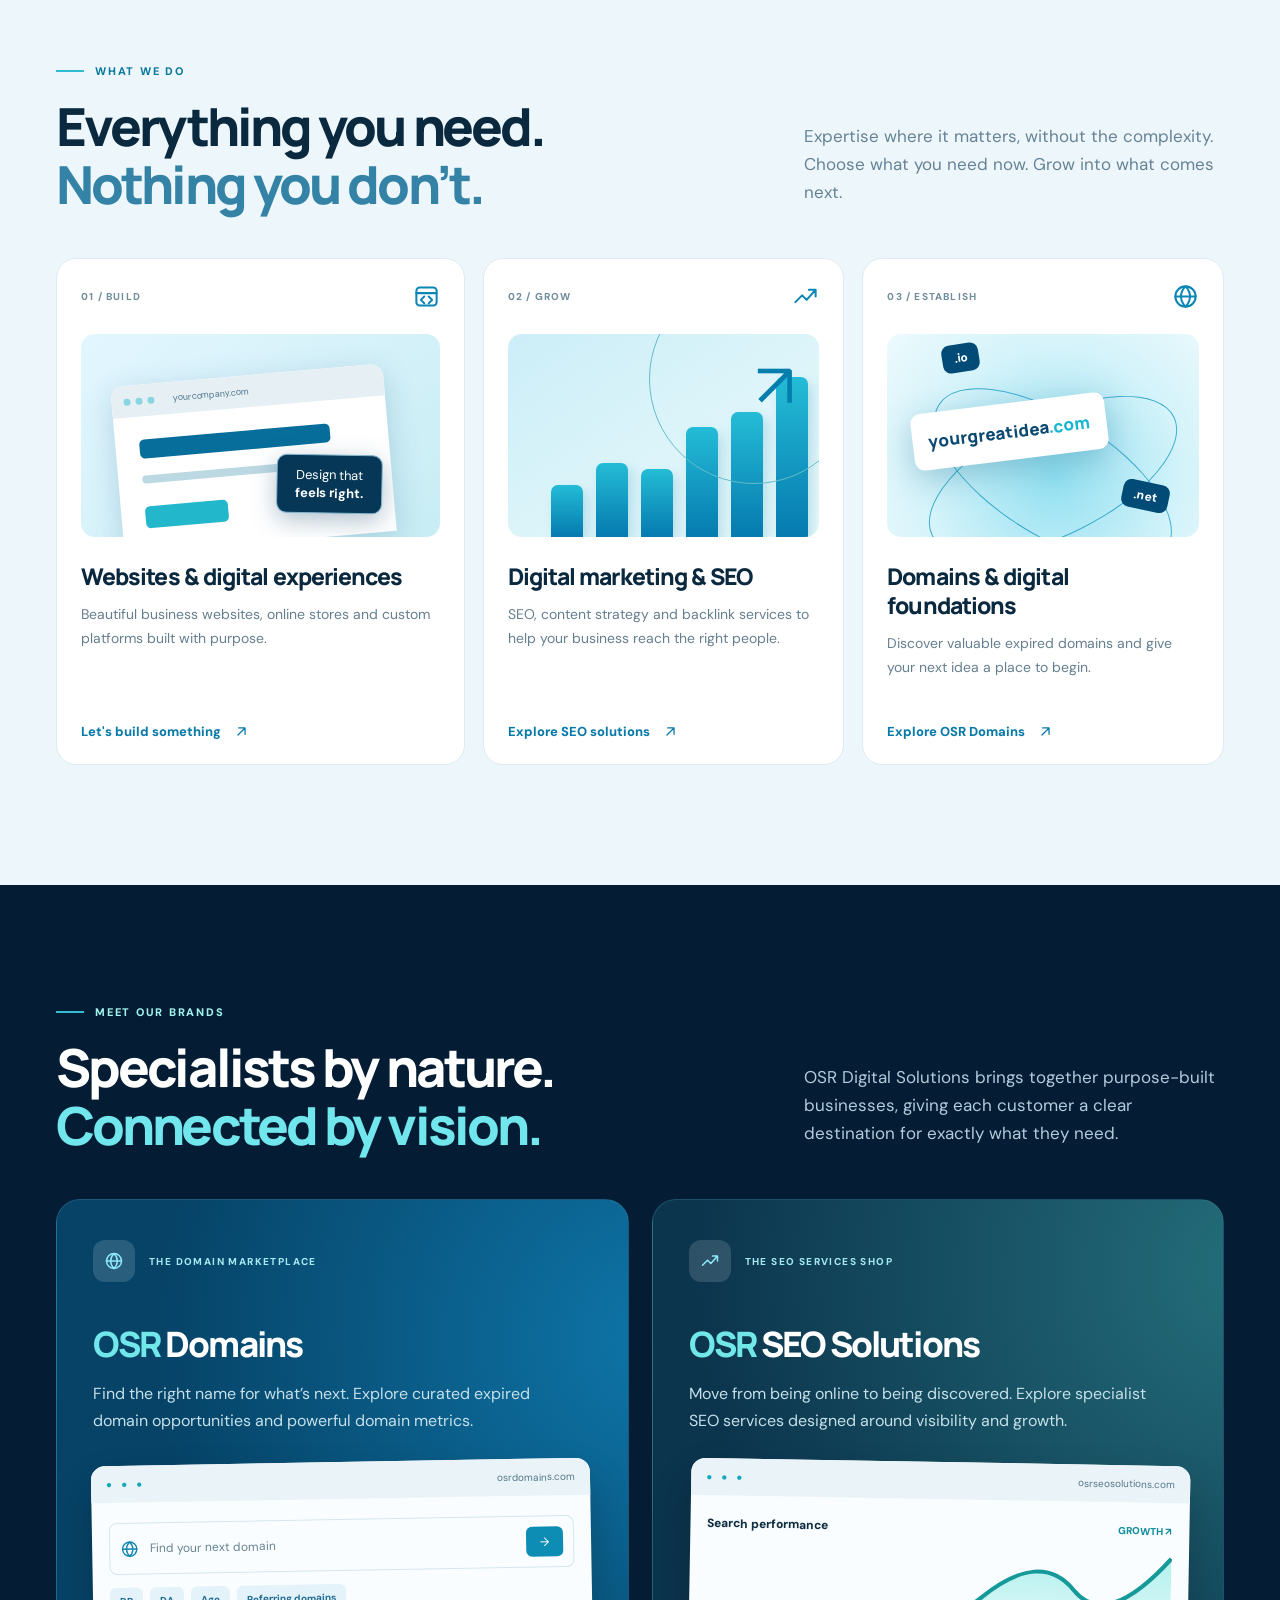
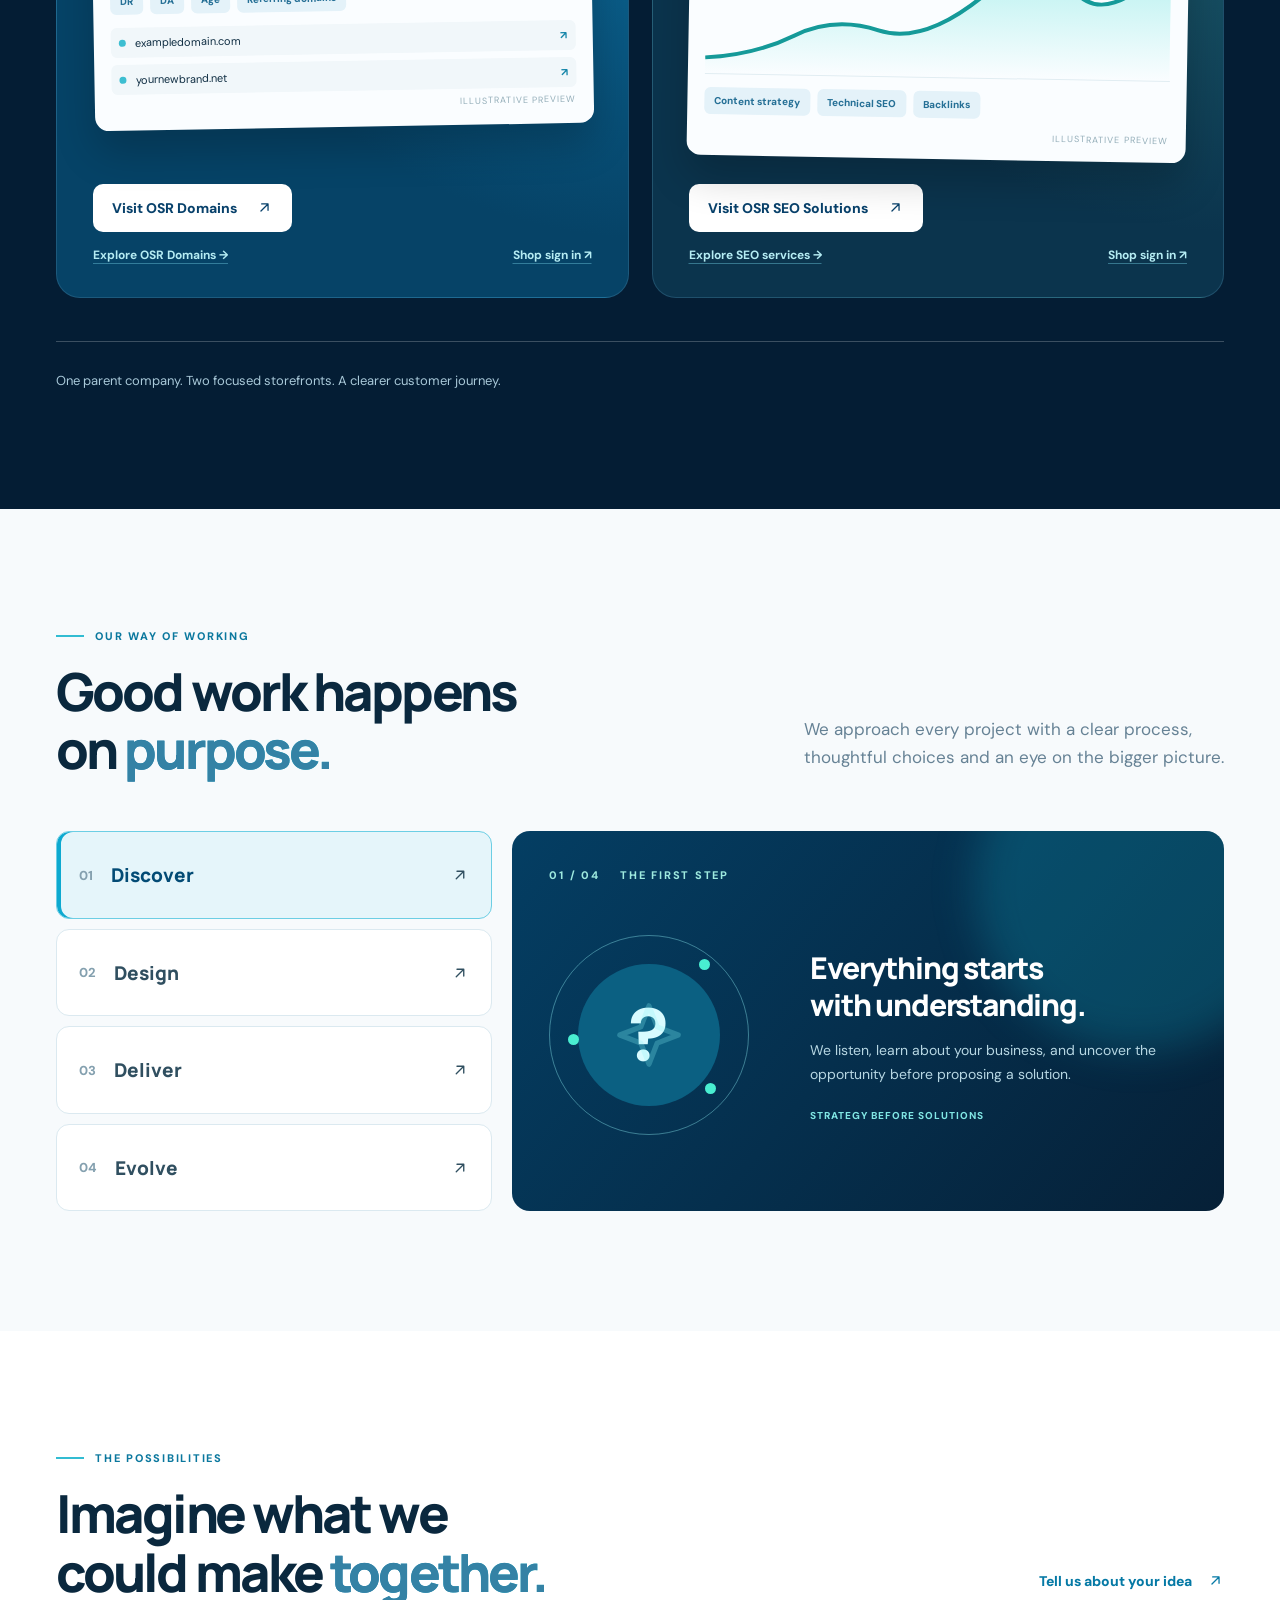
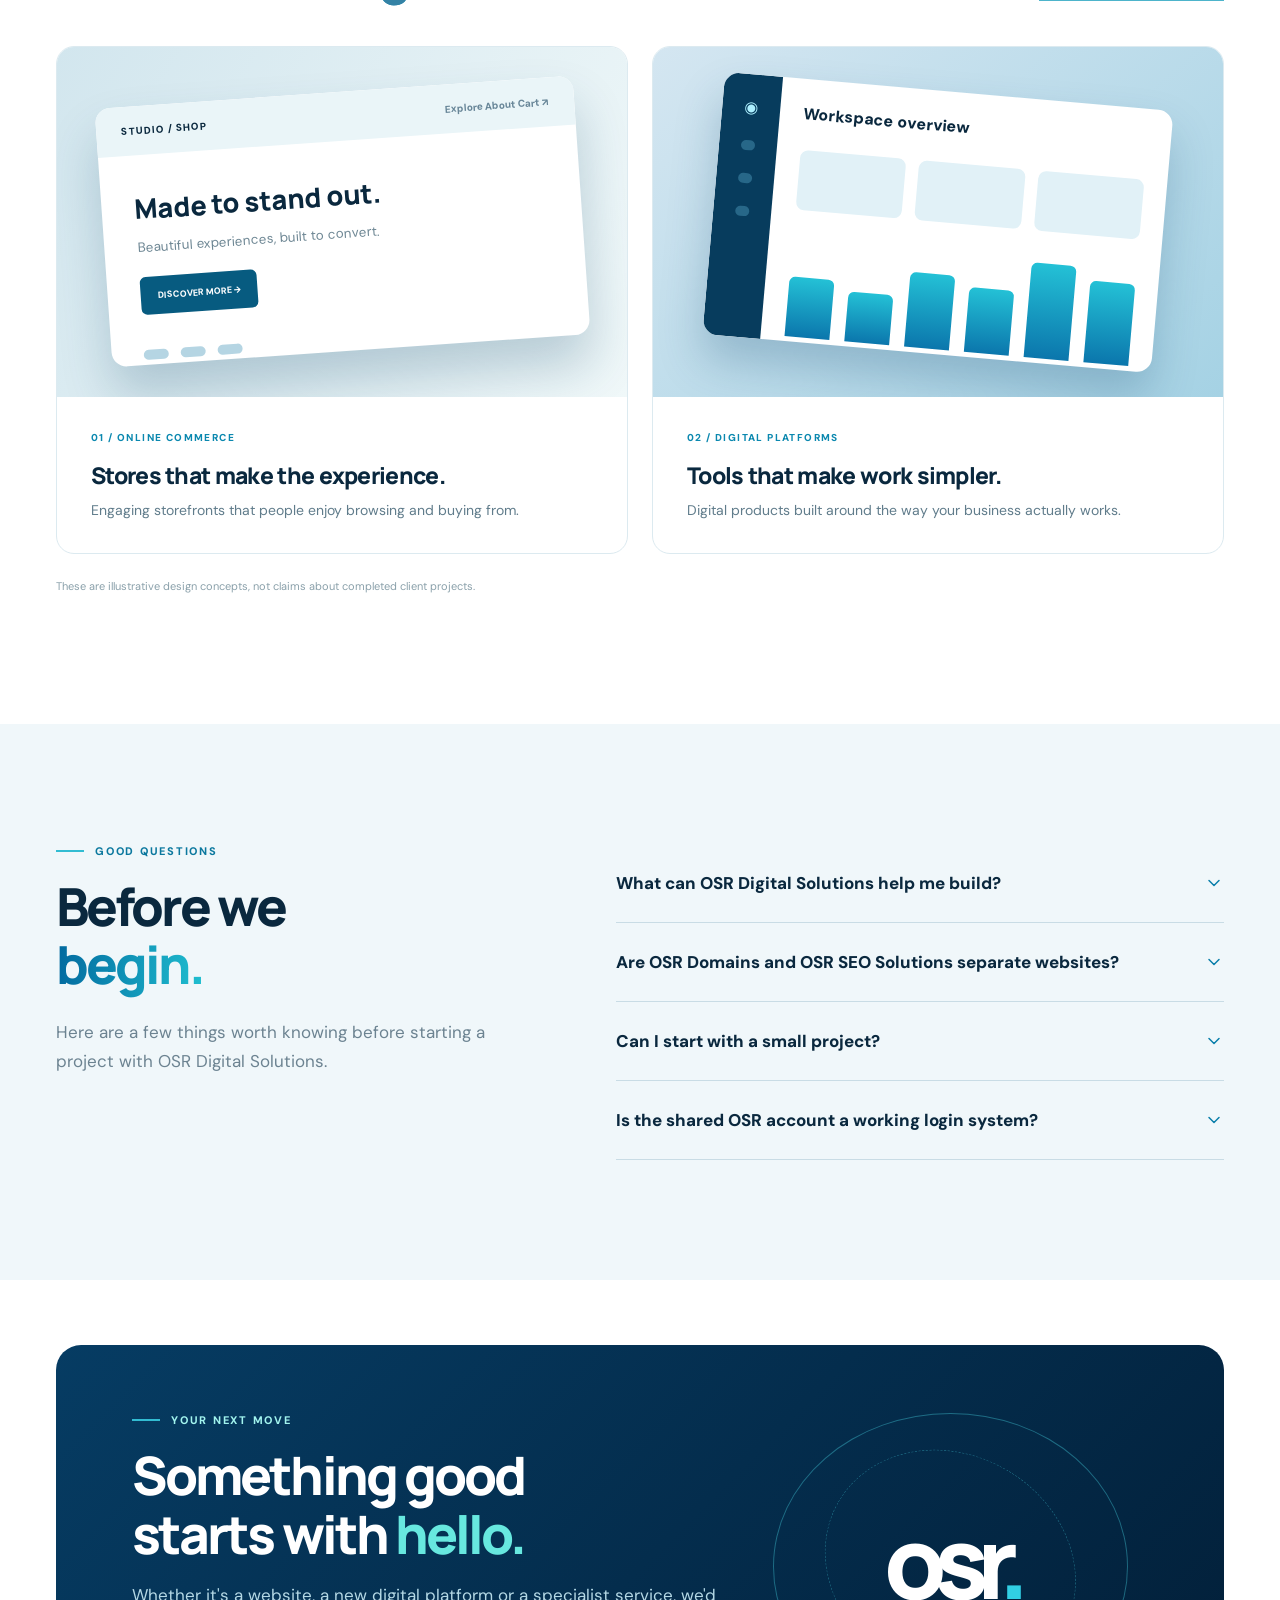
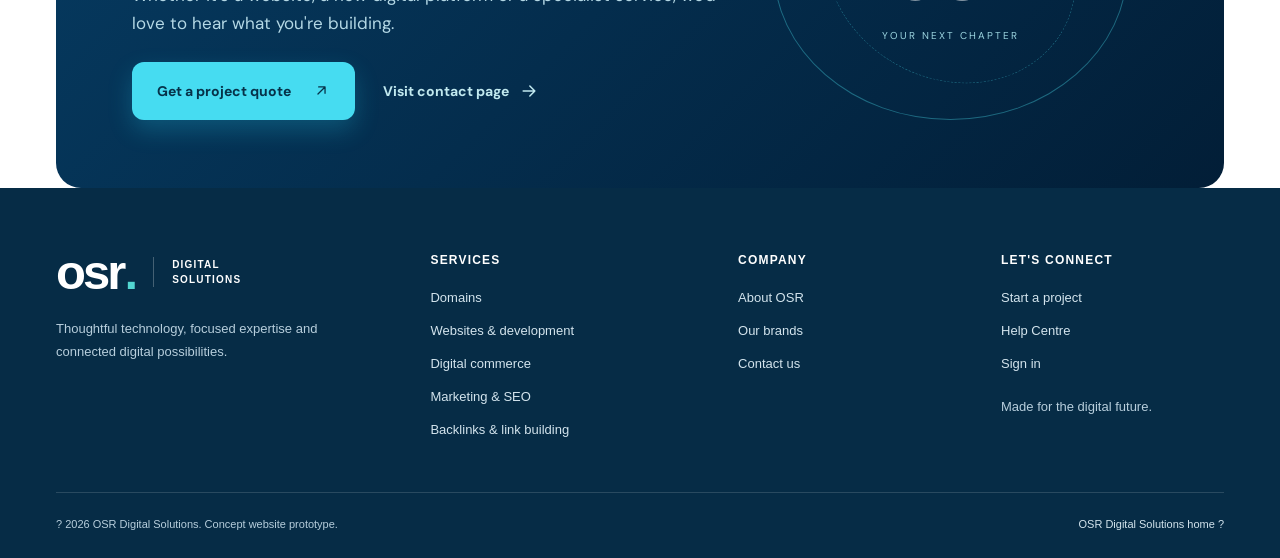
==== commit d75e85bd: "Refactor navigation links and update Help Centre - Updated navigation links in contact.html, domains" ====
--- a/index.html
+++ b/index.html
@@ -10,7 +10,7 @@
   <link rel="preload" href="assets/hero-poster.jpg" as="image" />
   <link rel="stylesheet" href="styles.css" />
   <link rel="stylesheet" href="products.css" />
-<link rel="stylesheet" href="footer.css"></head>
+<link rel="stylesheet" href="footer.css"><script src="footer.js" defer></script></head>
 <body id="top">
   <svg class="svg-sprite" aria-hidden="true" xmlns="http://www.w3.org/2000/svg">
     <symbol id="i-arrow" viewBox="0 0 24 24"><path d="M5 12h14M13 6l6 6-6 6"/></symbol>
@@ -35,8 +35,8 @@
   <header class="site-header product-header"><div class="container nav-shell">
     <a href="index.html" class="brand-logo" aria-label="OSR Digital Solutions home"><span class="brand-mark">osr<span class="mark-dot">.</span></span><span class="brand-rule"></span><span class="brand-words">DIGITAL<br>SOLUTIONS</span></a>
     <nav class="desktop-nav" aria-label="Main navigation"><a class="nav-link" href="domains.html">Domains</a><a class="nav-link" href="websites.html">Websites</a><a class="nav-link" href="commerce.html">Digital Commerce</a><a class="nav-link" href="seo.html">Marketing & SEO</a><div class="nav-dropdown"><button class="nav-link dropdown-trigger" type="button" aria-expanded="false" aria-controls="company-menu">Company <span aria-hidden="true">⌄</span></button><div class="dropdown-menu" id="company-menu"><a href="about.html">About OSR</a><a href="index.html#ecosystem">Our brands</a><a href="contact.html">Contact us</a></div></div></nav>
-    <div class="nav-actions"><a class="nav-link support-link" href="contact.html">Help</a><a class="nav-signin" href="auth.html?site=all">Sign In</a><button class="mobile-toggle" type="button" aria-label="Open menu" aria-controls="mobile-menu" aria-expanded="false"><span aria-hidden="true">☰</span></button></div></div>
-    <nav class="mobile-menu" id="mobile-menu" aria-label="Mobile navigation" hidden><a class="nav-link" href="domains.html">Domains</a><a class="nav-link" href="websites.html">Websites</a><a class="nav-link" href="commerce.html">Digital Commerce</a><a class="nav-link" href="seo.html">Marketing & SEO</a><a href="about.html">About OSR</a><a href="contact.html">Contact & Help</a><a href="auth.html?site=all">Sign In</a></nav></header>
+    <div class="nav-actions"><a class="nav-link support-link" href="help.html">Help</a><a class="nav-signin" href="auth.html?site=all">Sign In</a><button class="mobile-toggle" type="button" aria-label="Open menu" aria-controls="mobile-menu" aria-expanded="false"><span aria-hidden="true">☰</span></button></div></div>
+    <nav class="mobile-menu" id="mobile-menu" aria-label="Mobile navigation" hidden><a class="nav-link" href="domains.html">Domains</a><a class="nav-link" href="websites.html">Websites</a><a class="nav-link" href="commerce.html">Digital Commerce</a><a class="nav-link" href="seo.html">Marketing & SEO</a><a href="about.html">About OSR</a><a href="contact.html">Contact</a><a href="help.html">Help Centre</a><a href="auth.html?site=all">Sign In</a></nav></header>
   <div class="scroll-progress" aria-hidden="true"><div id="progress-track"></div></div>
 
   <main>
@@ -93,12 +93,7 @@
     <section class="contact-section" id="contact"><div class="container contact-panel"><div><span class="section-kicker inverse"><span class="kicker-line"></span> YOUR NEXT MOVE</span><h2>Something good<br>starts with <em>hello.</em></h2><p>Whether it's a website, a new digital platform or a specialist service, we'd love to hear what you're building.</p><div class="contact-actions"><button type="button" class="btn btn-cyan btn-lg" id="open-contact">Get a project quote <svg class="icon"><use href="#i-arrow-up"/></svg></button><a href="contact.html" class="contact-text-link">Visit contact page <svg class="icon"><use href="#i-arrow"/></svg></a></div></div><div class="contact-symbol" aria-hidden="true"><div class="symbol-circle sc-one"></div><div class="symbol-circle sc-two"></div><span>osr<span>.</span></span><small>YOUR NEXT CHAPTER</small></div></div></section>
   </main>
 
-  <footer class="osr-footer"><div class="container osr-footer-grid">
-<div class="osr-footer-brand"><a class="osr-footer-logo" href="index.html" aria-label="OSR Digital Solutions home">osr<span>.</span><small>DIGITAL<br>SOLUTIONS</small></a><p>Thoughtful technology, focused expertise and connected digital possibilities.</p></div>
-<nav aria-label="Footer services"><h2>Services</h2><a href="domains.html">Domains</a><a href="websites.html">Websites &amp; development</a><a href="commerce.html">Digital commerce</a><a href="seo.html">Marketing &amp; SEO</a><a href="seo.html#backlinks">Backlinks &amp; link building</a></nav>
-<nav aria-label="Footer company"><h2>Company</h2><a href="about.html">About OSR</a><a href="index.html#ecosystem">Our brands</a><a href="contact.html">Contact us</a></nav>
-<nav aria-label="Footer support"><h2>Let's connect</h2><a href="contact.html">Start a project</a><a href="contact.html">Help &amp; inquiries</a><a href="auth.html?site=all">Sign in</a><p>Made for the digital future.</p></nav>
-</div><div class="container osr-footer-bottom"><small>? <span id="year">2026</span> OSR Digital Solutions. Concept website prototype.</small><a href="index.html">OSR Digital Solutions home ?</a></div></footer>
+  <footer class="osr-footer" id="site-footer"></footer>
 
   
   <dialog class="form-modal" id="contactModal" aria-label="Project inquiry demo"><button type="button" class="close-modal dark-close" id="close-contact" aria-label="Close inquiry"><svg class="icon"><use href="#i-close"/></svg></button><span class="section-kicker"><span class="kicker-line"></span> LET'S TALK</span><h3>Tell us about your next move.</h3><p>This is a working form demonstration. Inquiries are not transmitted or stored.</p><form id="projectForm"><label>Full name <input type="text" name="name" autocomplete="name" placeholder="Your name" required/></label><label>Email address <input type="email" name="email" autocomplete="email" placeholder="you@company.com" required/></label><label>I'm interested in <select name="service" required><option value="">Choose a service</option><option>Website development</option><option>Digital commerce</option><option>Custom platform</option><option>Domains / SEO</option><option>Something else</option></select></label><label>Tell us a little more <textarea name="message" rows="3" placeholder="Your project idea..."></textarea></label><button type="submit" class="btn btn-primary form-submit">Preview inquiry <svg class="icon"><use href="#i-arrow"/></svg></button><p id="formStatus" role="status" class="form-status" hidden></p></form></dialog>
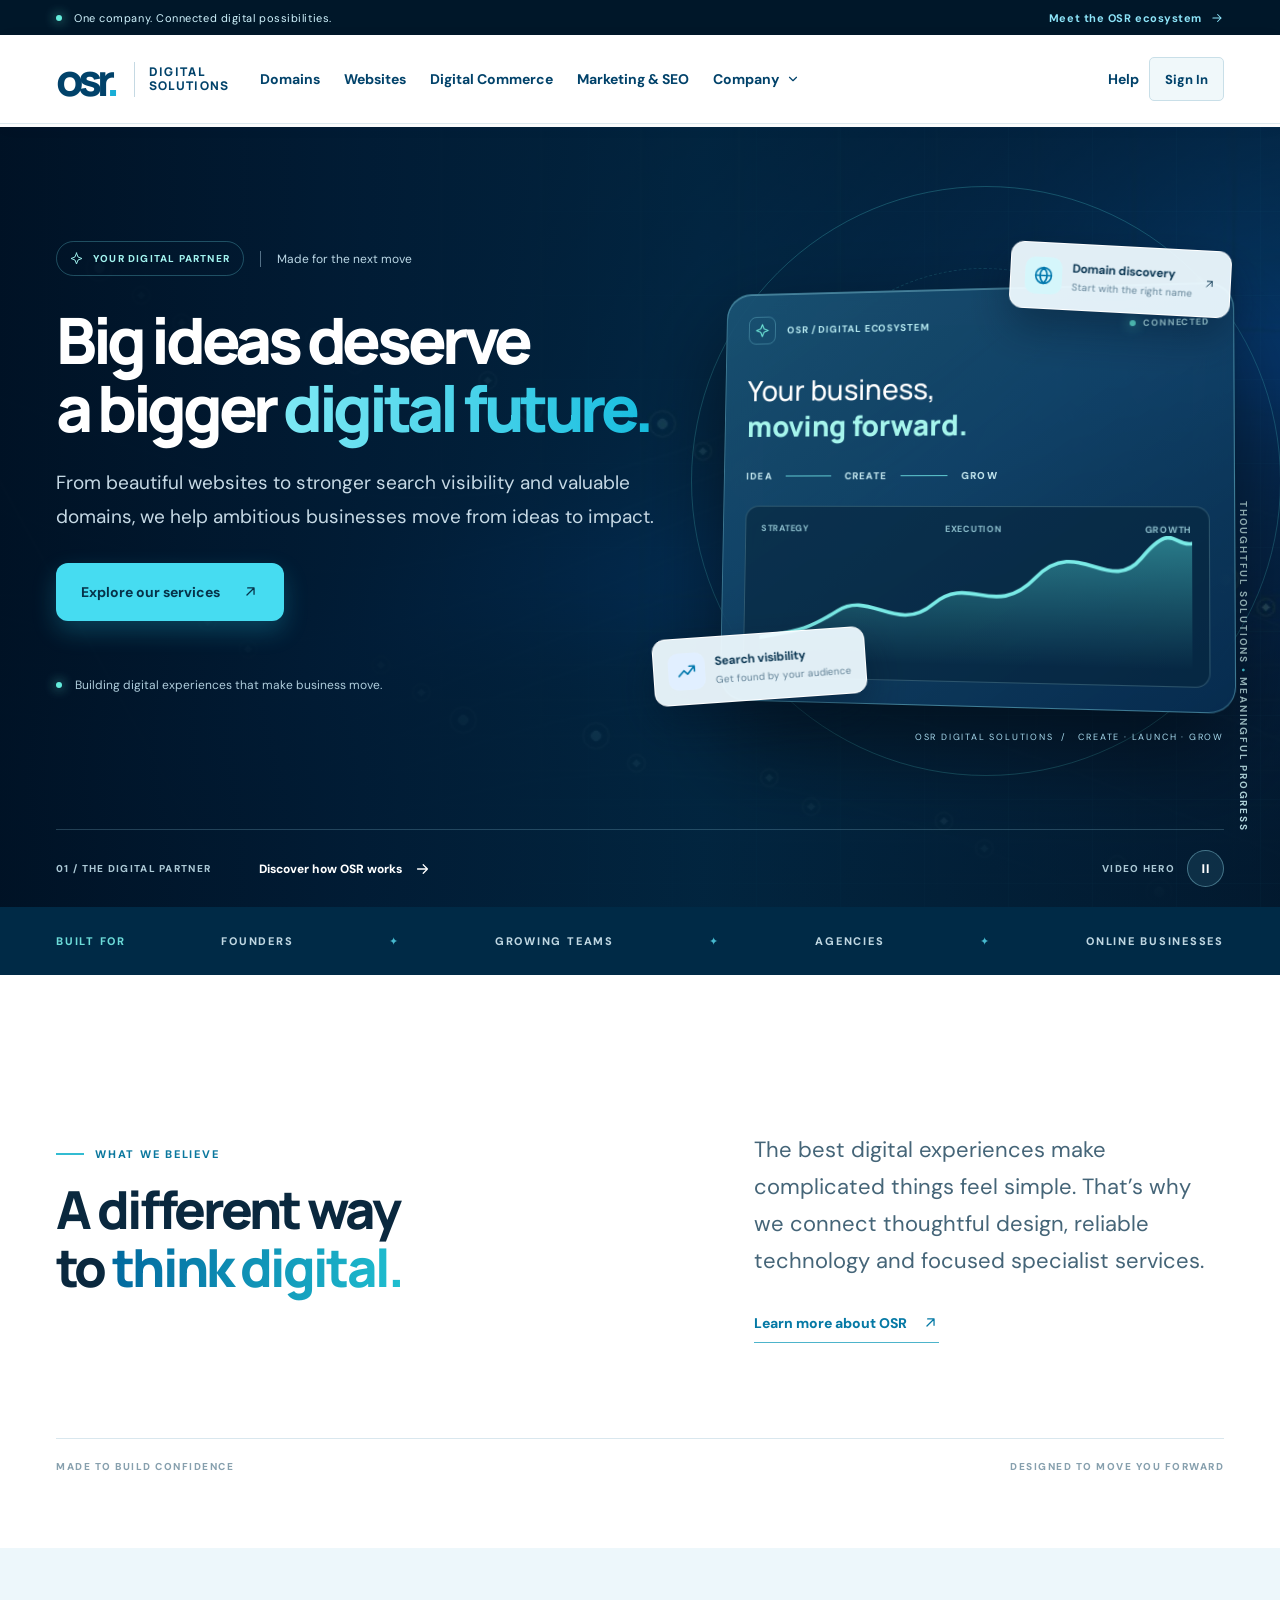
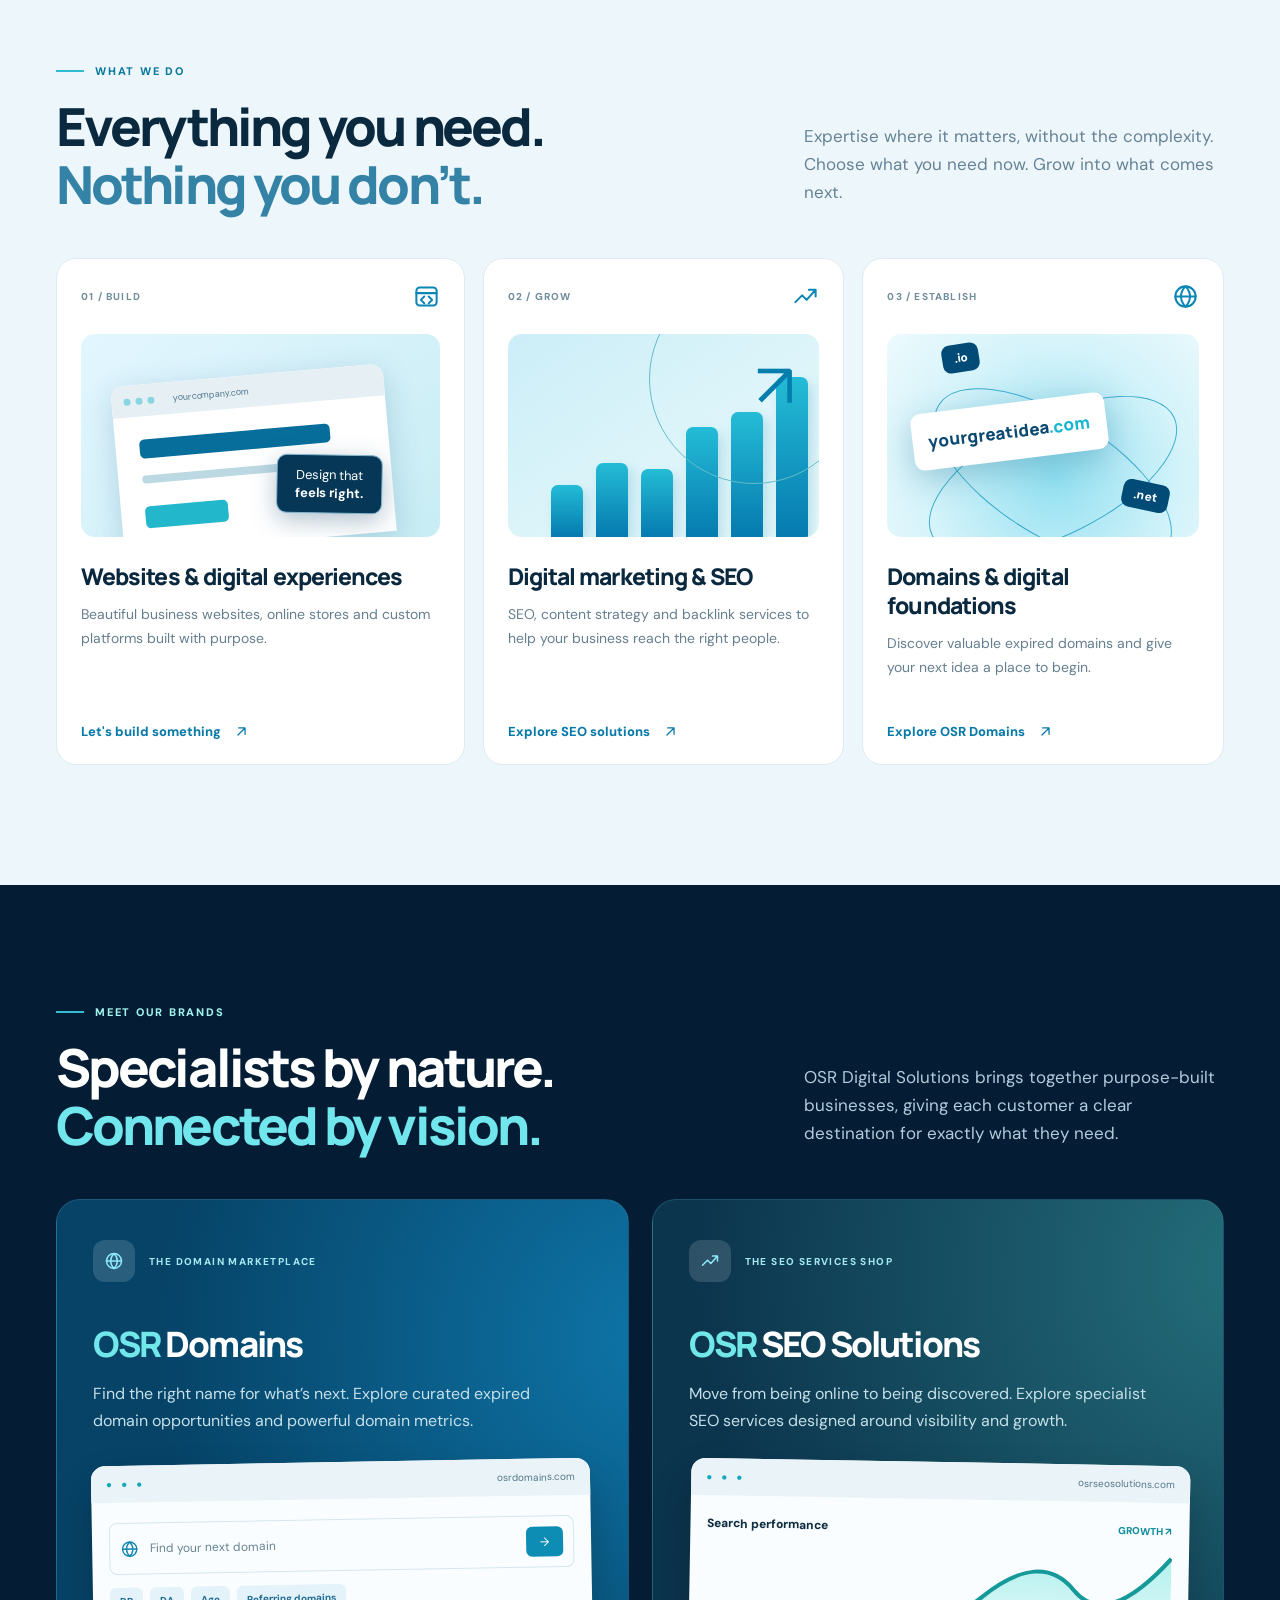
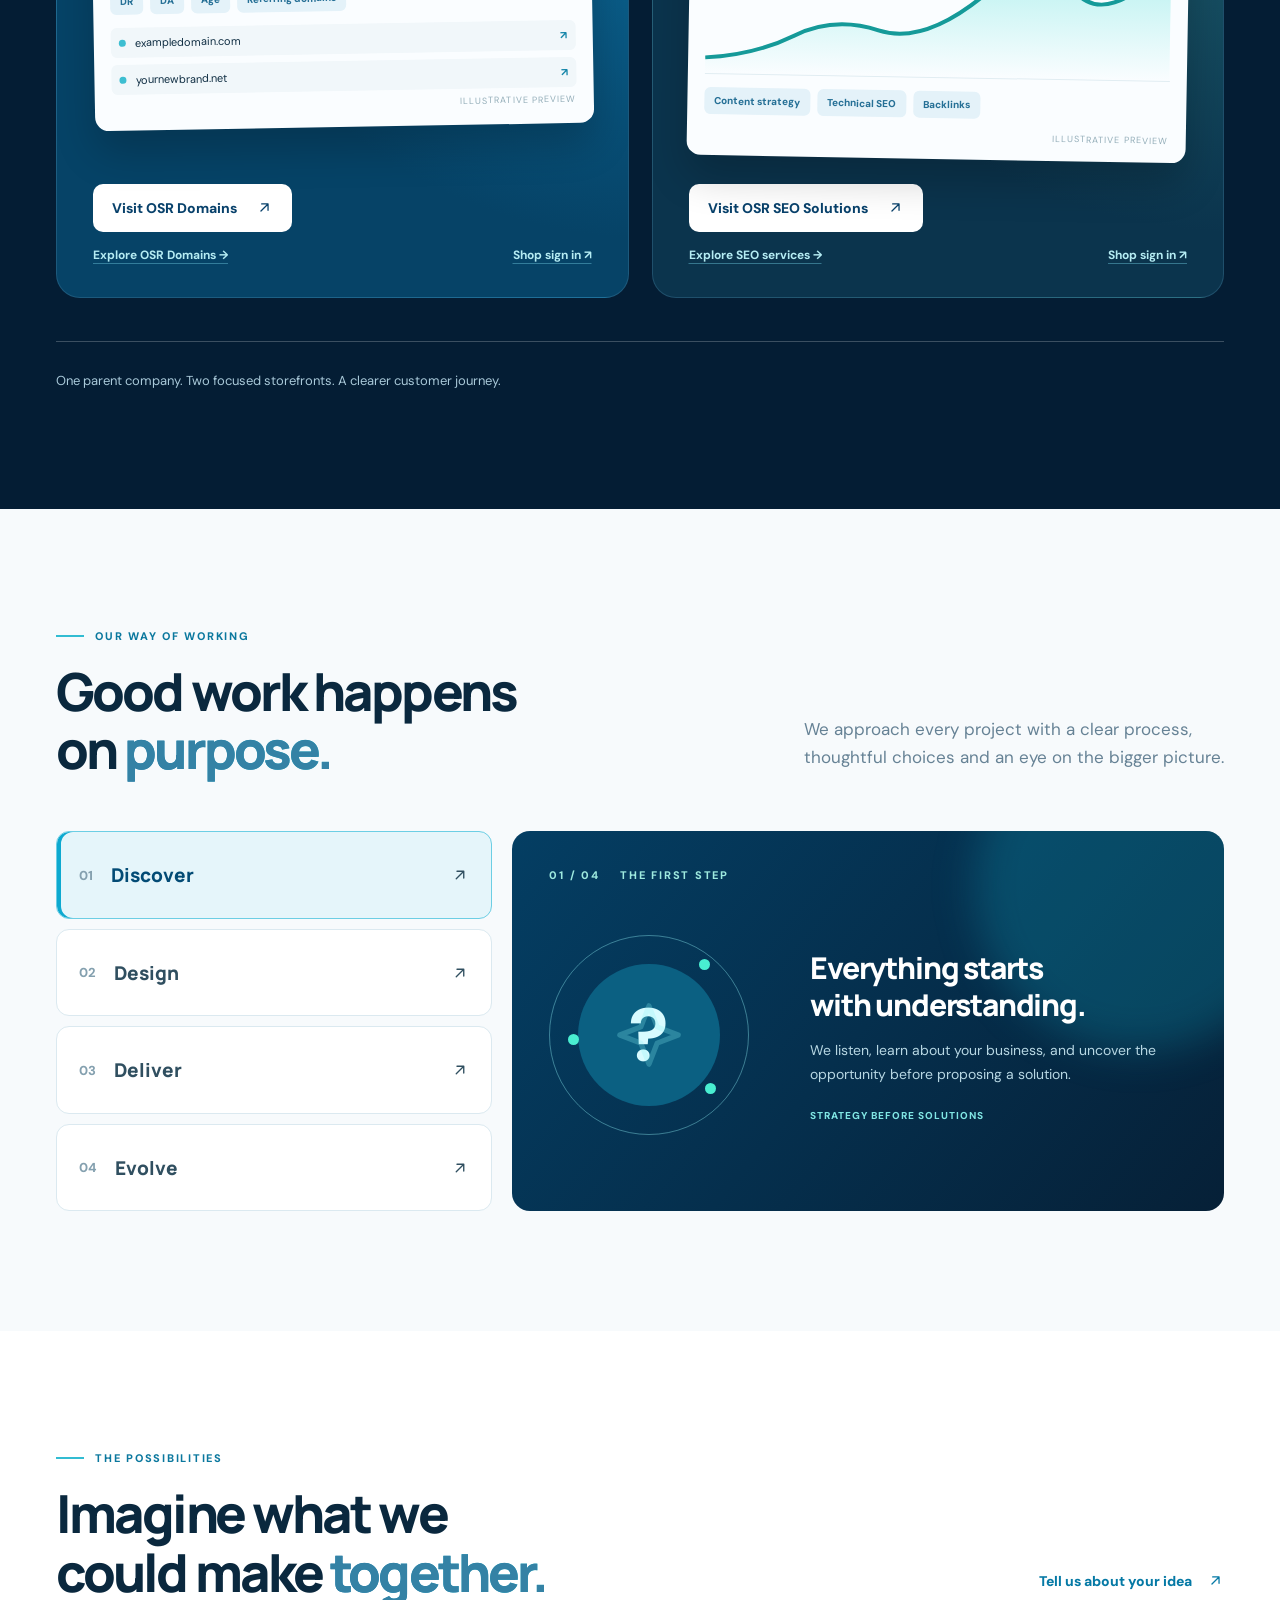
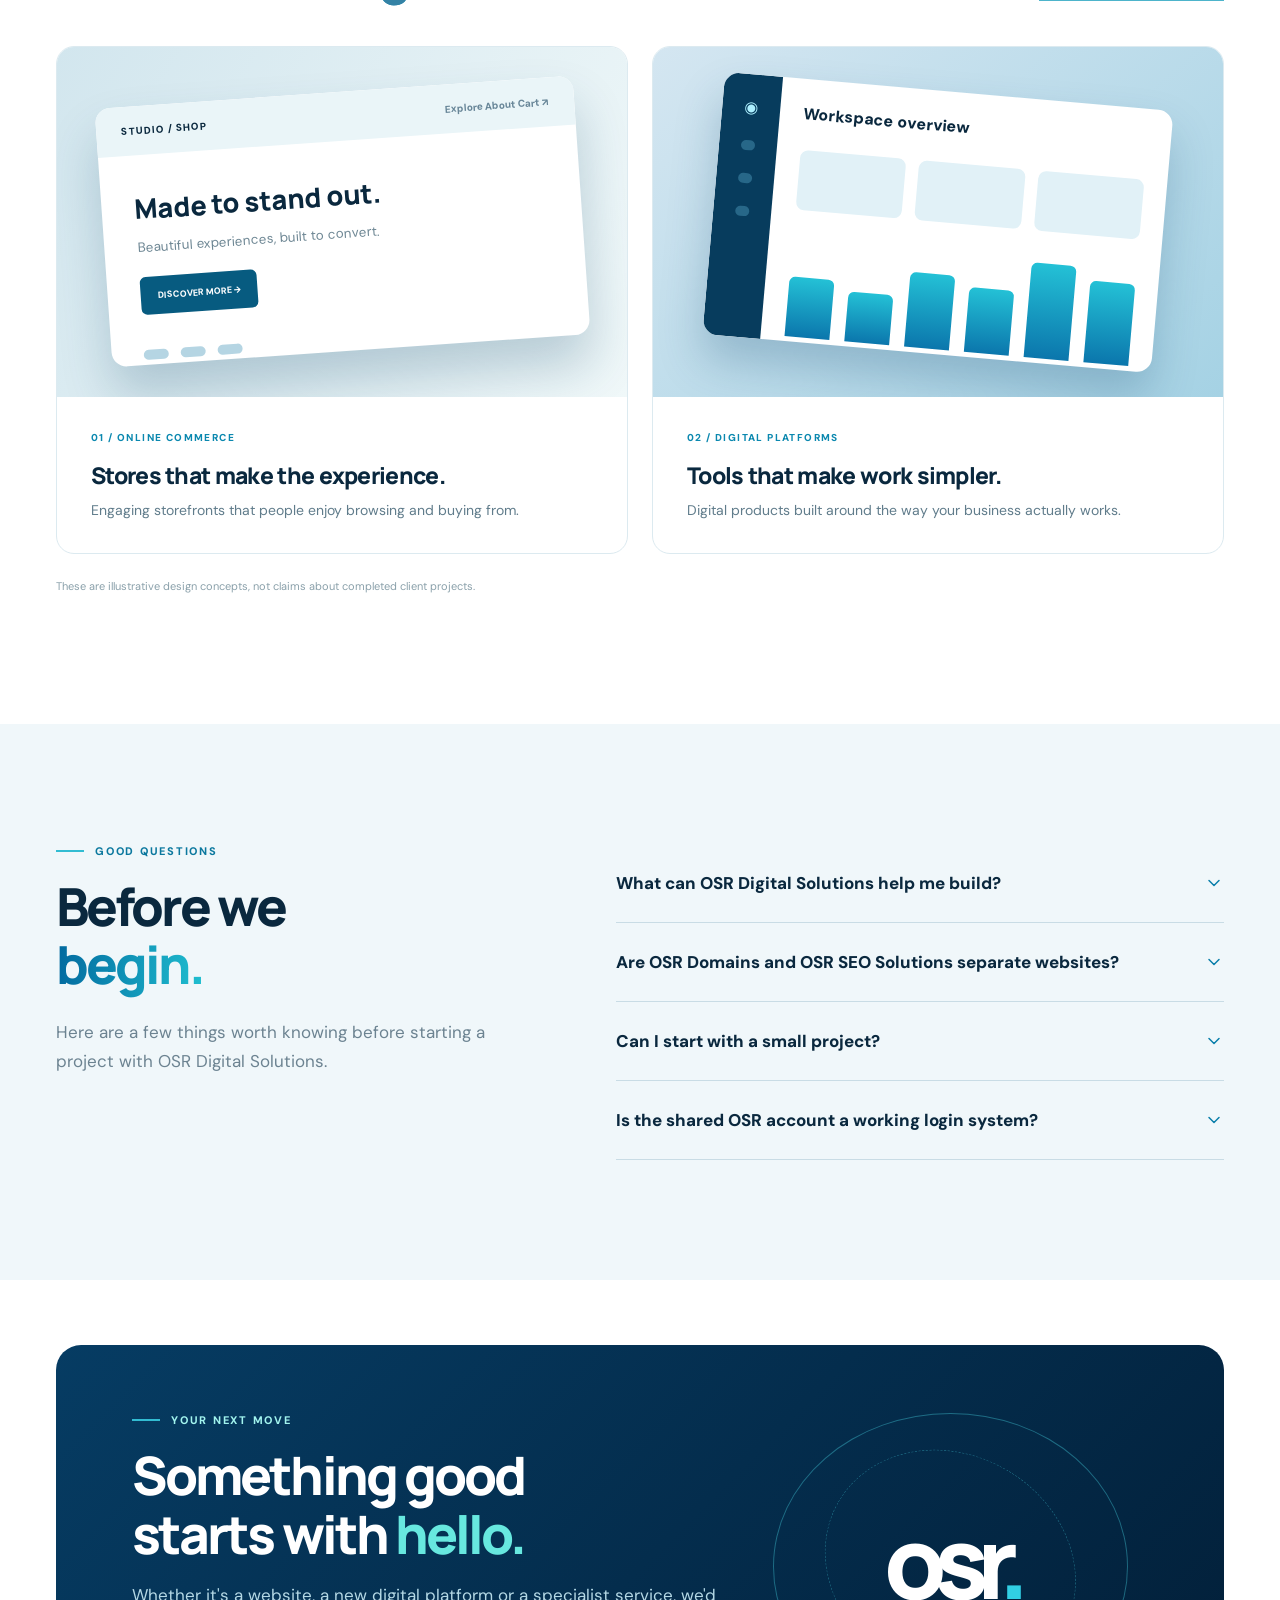
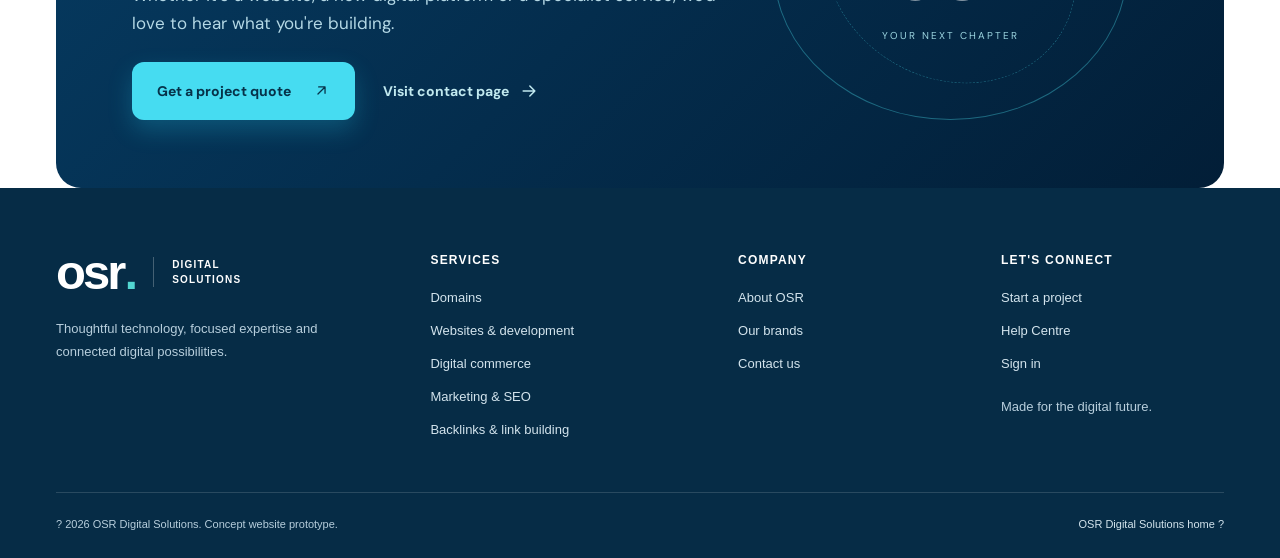
==== commit e9f5c019: "Refactor navigation menus across multiple pages; update dropdowns with chevron icons for improved us" ====
--- a/index.html
+++ b/index.html
@@ -34,7 +34,7 @@
   <div class="announcement"><div class="container announce-inner"><span class="announce-dot"></span><span>One company. Connected digital possibilities.</span><a href="#ecosystem">Meet the OSR ecosystem <svg class="icon"><use href="#i-arrow"/></svg></a></div></div>
   <header class="site-header product-header"><div class="container nav-shell">
     <a href="index.html" class="brand-logo" aria-label="OSR Digital Solutions home"><span class="brand-mark">osr<span class="mark-dot">.</span></span><span class="brand-rule"></span><span class="brand-words">DIGITAL<br>SOLUTIONS</span></a>
-    <nav class="desktop-nav" aria-label="Main navigation"><a class="nav-link" href="domains.html">Domains</a><a class="nav-link" href="websites.html">Websites</a><a class="nav-link" href="commerce.html">Digital Commerce</a><a class="nav-link" href="seo.html">Marketing & SEO</a><div class="nav-dropdown"><button class="nav-link dropdown-trigger" type="button" aria-expanded="false" aria-controls="company-menu">Company <span aria-hidden="true">⌄</span></button><div class="dropdown-menu" id="company-menu"><a href="about.html">About OSR</a><a href="index.html#ecosystem">Our brands</a><a href="contact.html">Contact us</a></div></div></nav>
+    <nav class="desktop-nav" aria-label="Main navigation"><a class="nav-link" href="domains.html">Domains</a><a class="nav-link" href="websites.html">Websites</a><a class="nav-link" href="commerce.html">Digital Commerce</a><a class="nav-link" href="seo.html">Marketing & SEO</a><div class="nav-dropdown"><button class="nav-link dropdown-trigger" type="button" aria-expanded="false" aria-controls="company-menu">Company <svg class="company-chevron" width="14" height="14" viewBox="0 0 24 24" fill="none" aria-hidden="true" focusable="false"><path d="m6 9 6 6 6-6" stroke="currentColor" stroke-width="2" stroke-linecap="round" stroke-linejoin="round"/></svg></button><div class="dropdown-menu" id="company-menu"><a href="about.html">About OSR</a><a href="index.html#ecosystem">Our brands</a><a href="contact.html">Contact us</a></div></div></nav>
     <div class="nav-actions"><a class="nav-link support-link" href="help.html">Help</a><a class="nav-signin" href="auth.html?site=all">Sign In</a><button class="mobile-toggle" type="button" aria-label="Open menu" aria-controls="mobile-menu" aria-expanded="false"><span aria-hidden="true">☰</span></button></div></div>
     <nav class="mobile-menu" id="mobile-menu" aria-label="Mobile navigation" hidden><a class="nav-link" href="domains.html">Domains</a><a class="nav-link" href="websites.html">Websites</a><a class="nav-link" href="commerce.html">Digital Commerce</a><a class="nav-link" href="seo.html">Marketing & SEO</a><a href="about.html">About OSR</a><a href="contact.html">Contact</a><a href="help.html">Help Centre</a><a href="auth.html?site=all">Sign In</a></nav></header>
   <div class="scroll-progress" aria-hidden="true"><div id="progress-track"></div></div>
--- a/products.css
+++ b/products.css
@@ -5,3 +5,6 @@
 
 /* Keep the four SEO service features balanced on larger screens. */
 @media(min-width:701px){.seo-feature-grid{grid-template-columns:repeat(2,minmax(0,1fr))}}
+
+/* Fixed-size chevron stays centred beside the Company label. */
+.product-header .company-chevron{display:block;width:14px;height:14px;flex:0 0 14px;align-self:center}
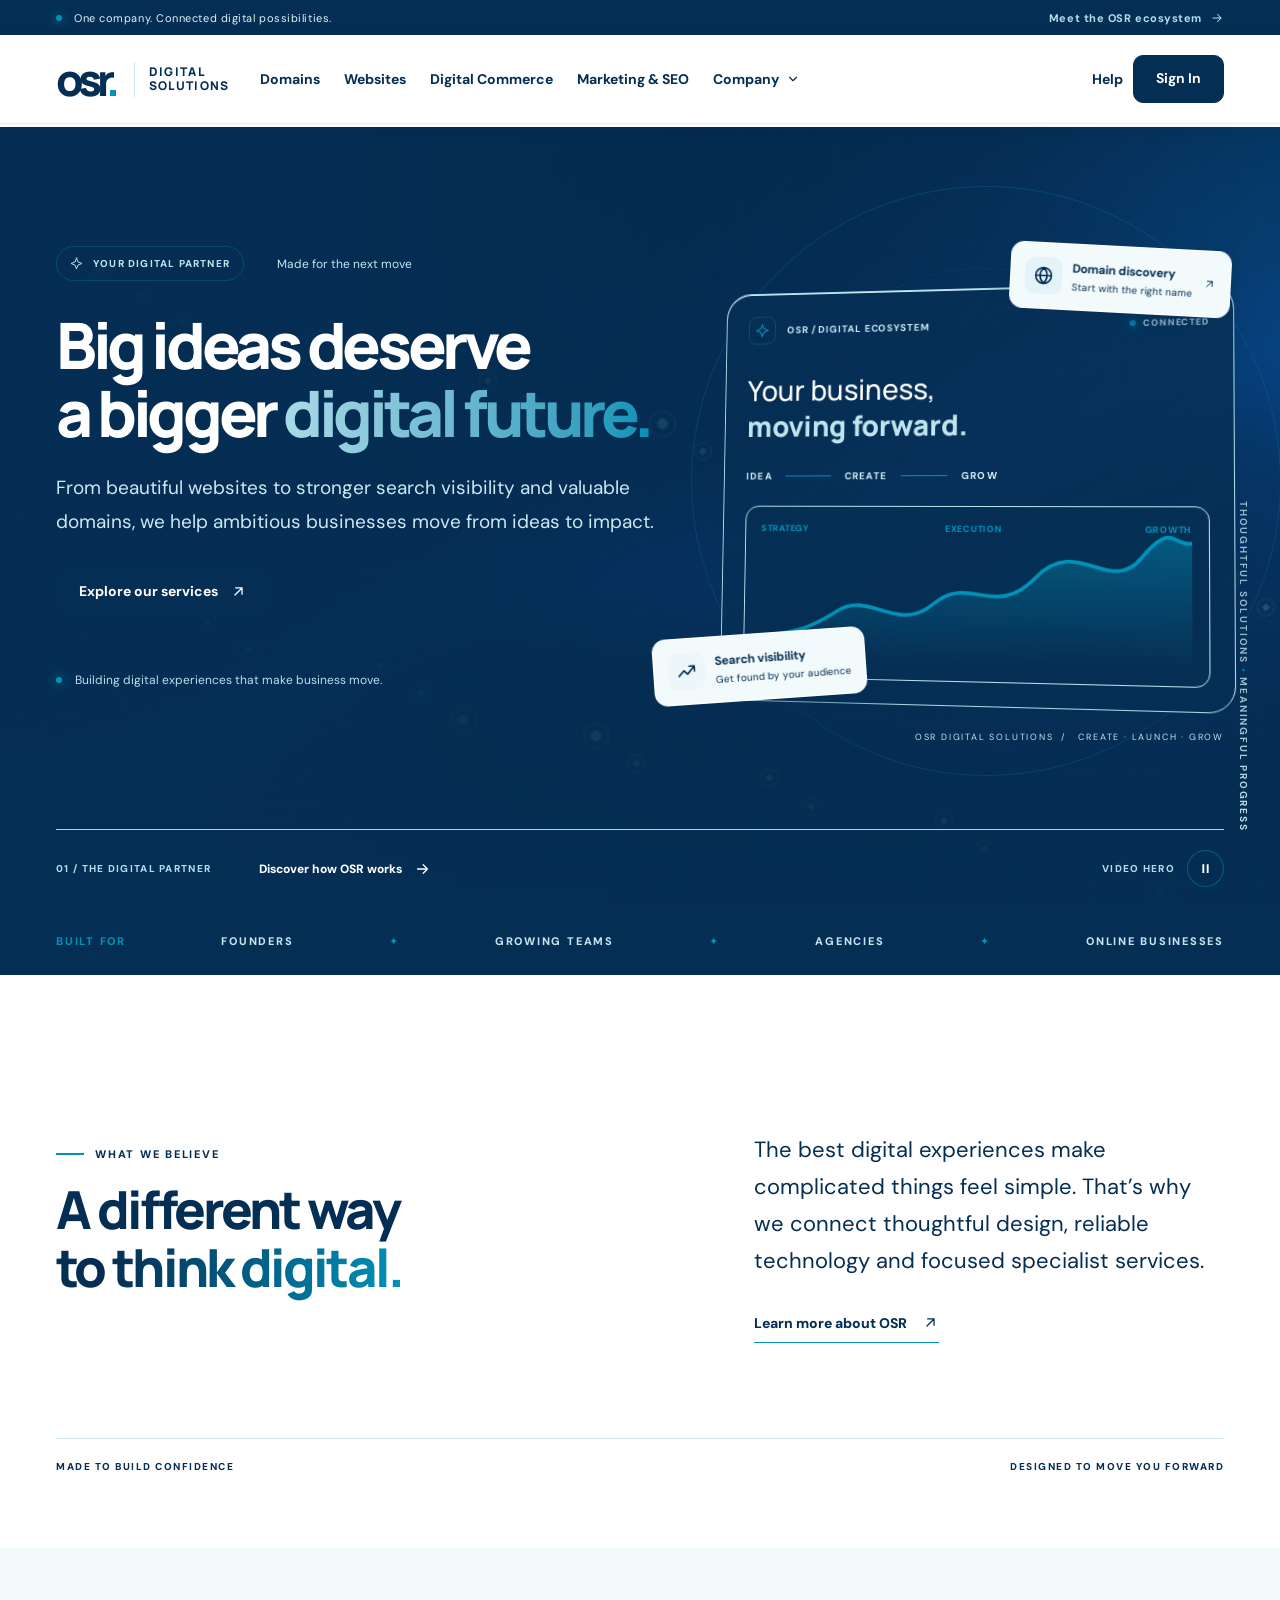
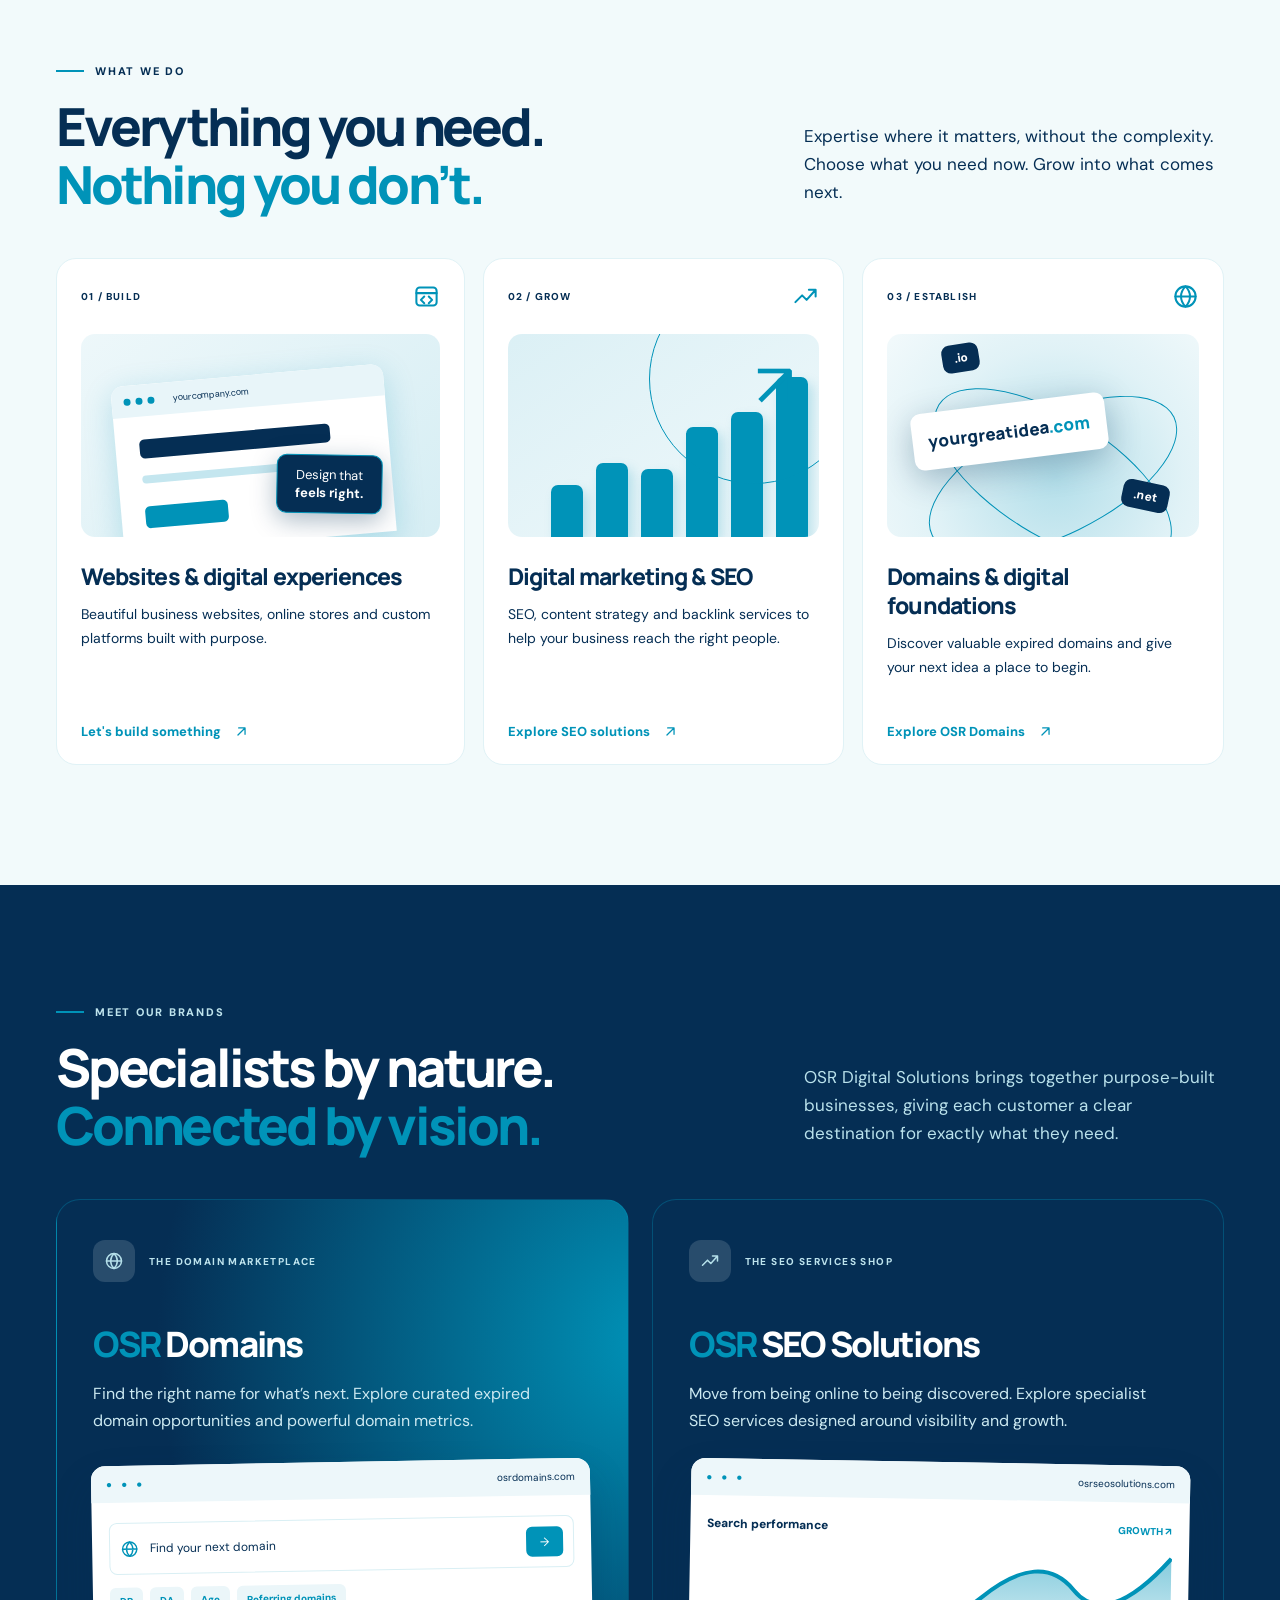
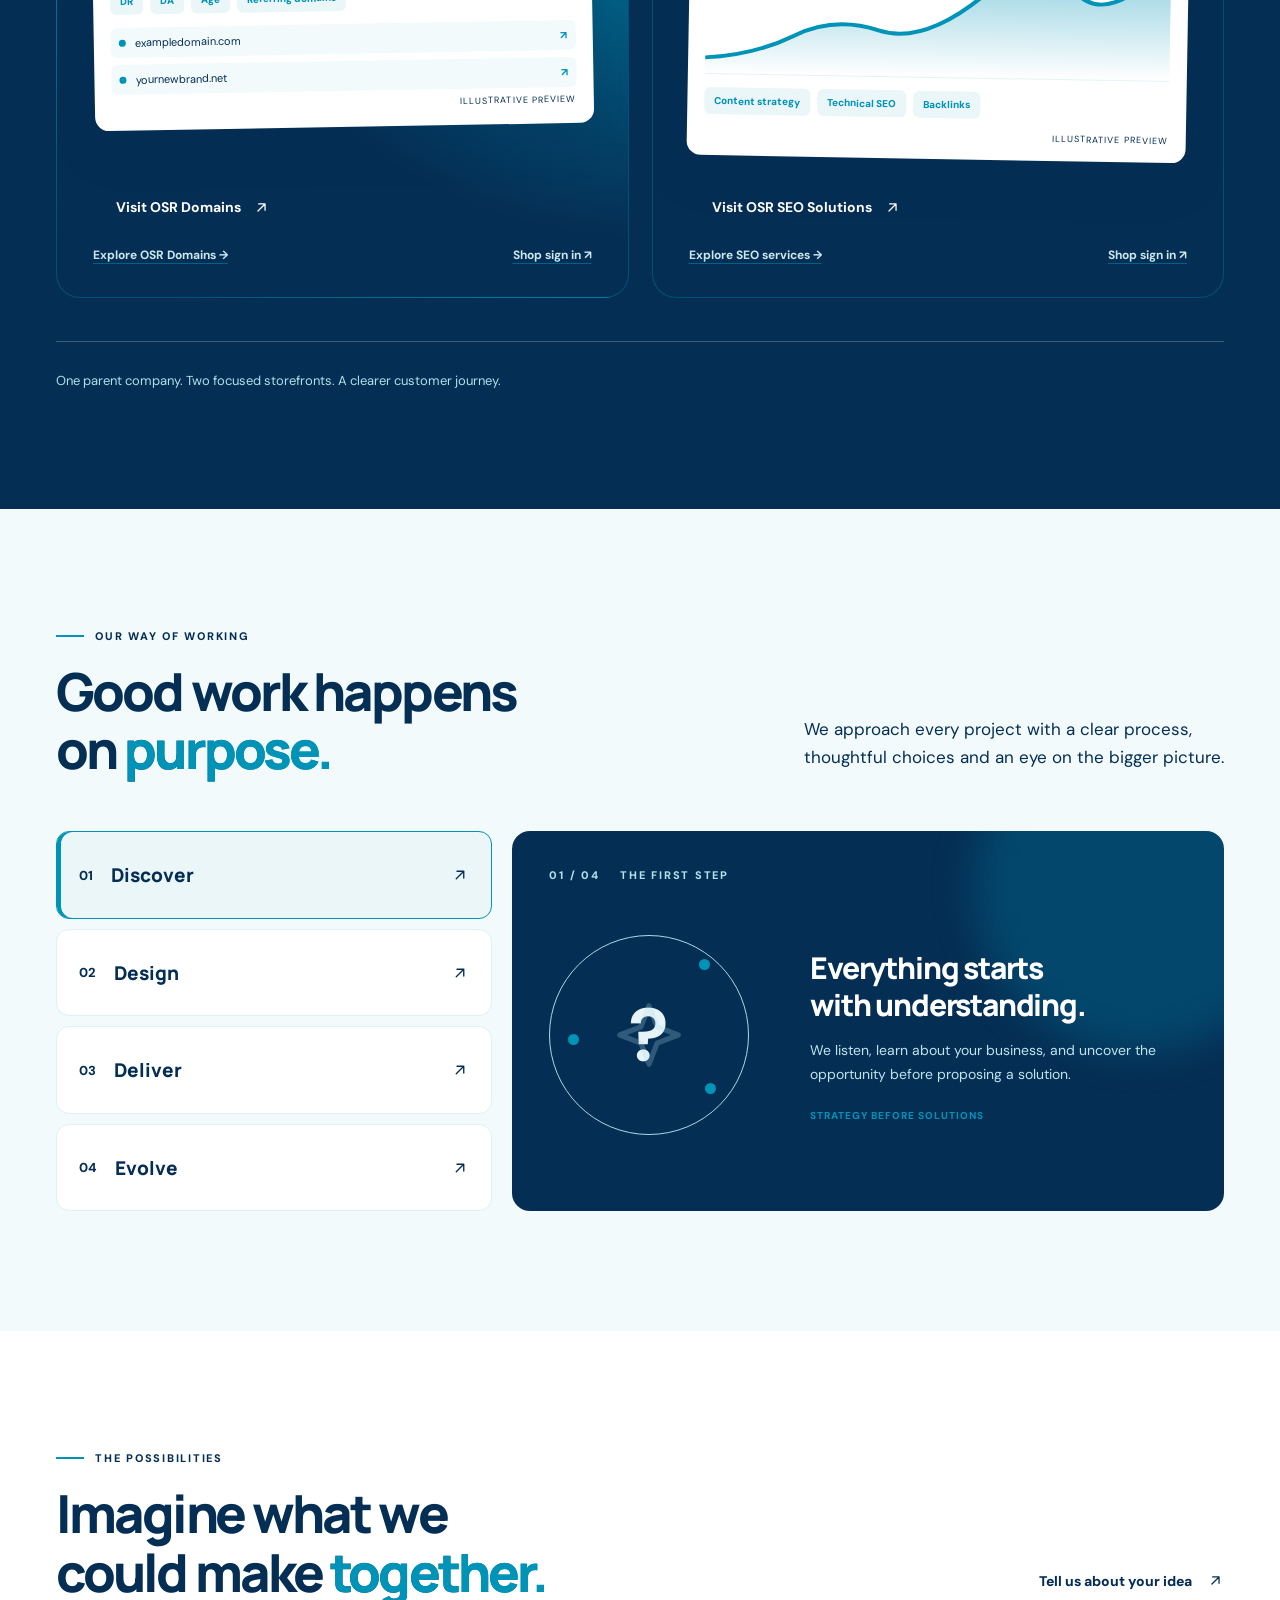
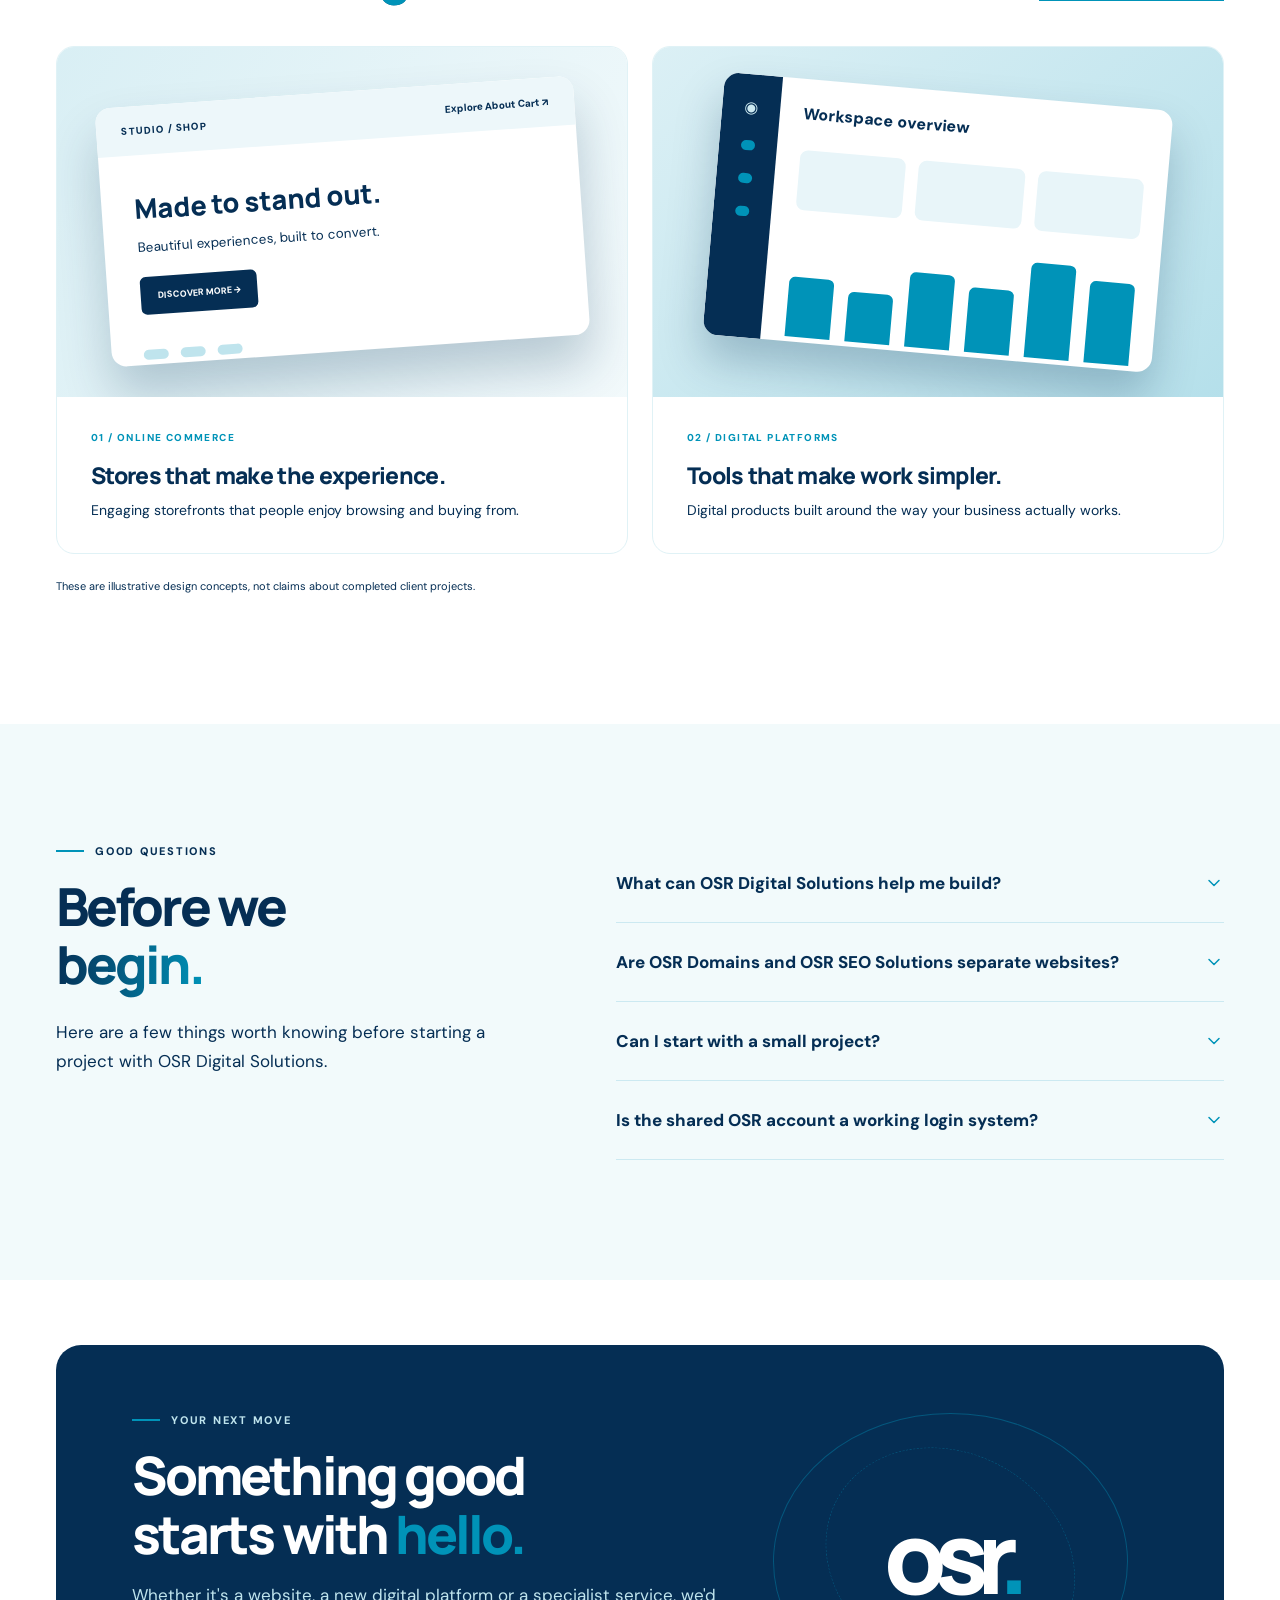
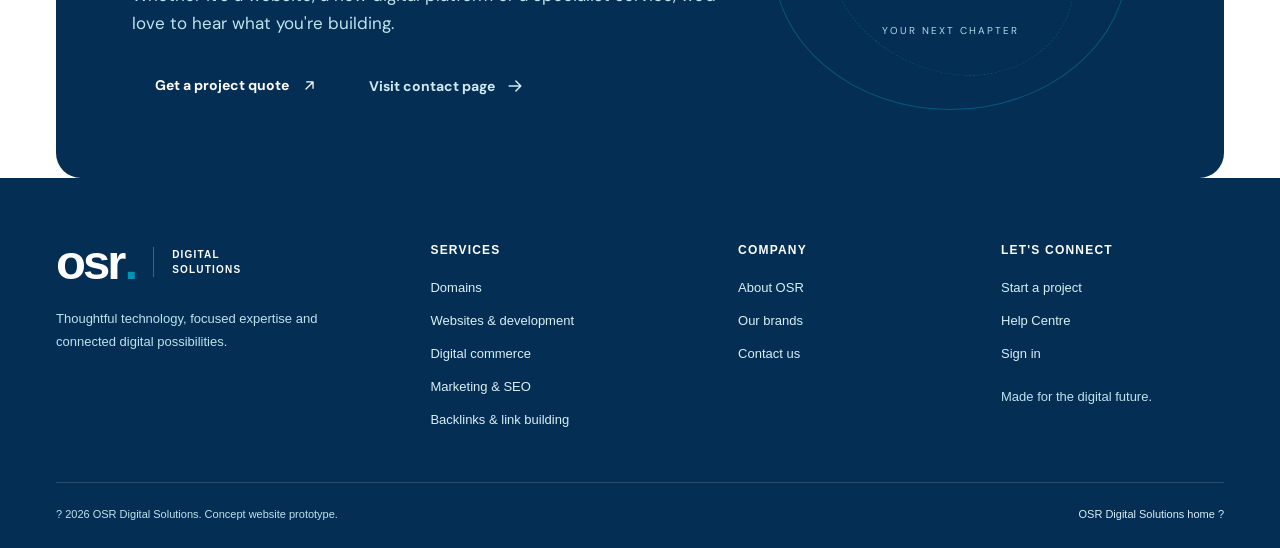
==== commit afc57a86: "Add theme styles and update HTML to include theme.css - Introduced a new CSS file (theme.css) contai" ====
--- a/index.html
+++ b/index.html
@@ -3,14 +3,14 @@
 <head>
   <meta charset="UTF-8" />
   <meta name="viewport" content="width=device-width, initial-scale=1" />
-  <meta name="theme-color" content="#01426A" />
+  <meta name="theme-color" content="#052E54" />
   <meta name="description" content="OSR Digital Solutions — thoughtful websites, digital experiences, domains and search solutions, connected under one digital company." />
   <title>OSR Digital Solutions — Build what’s next.</title>
   <link rel="icon" type="image/svg+xml" href="assets/favicon.svg" />
   <link rel="preload" href="assets/hero-poster.jpg" as="image" />
   <link rel="stylesheet" href="styles.css" />
   <link rel="stylesheet" href="products.css" />
-<link rel="stylesheet" href="footer.css"><script src="footer.js" defer></script></head>
+<link rel="stylesheet" href="footer.css"><script src="footer.js" defer></script><link rel="stylesheet" href="theme.css"></head>
 <body id="top">
   <svg class="svg-sprite" aria-hidden="true" xmlns="http://www.w3.org/2000/svg">
     <symbol id="i-arrow" viewBox="0 0 24 24"><path d="M5 12h14M13 6l6 6-6 6"/></symbol>
@@ -57,7 +57,7 @@
             <div class="glass-top"><span class="glass-top-icon"><svg class="icon"><use href="#i-spark"/></svg></span><span>OSR / DIGITAL ECOSYSTEM</span><span class="live-caption"><span class="live-dot"></span> CONNECTED</span></div>
             <div class="glass-heading">Your business,<br><strong>moving forward.</strong></div>
             <div class="glass-path"><span>IDEA</span><i></i><span>CREATE</span><i></i><span>GROW</span></div>
-            <div class="glass-graph"><div class="chart-axis"><span>STRATEGY</span><span>EXECUTION</span><span>GROWTH</span></div><svg viewBox="0 0 500 142" preserveAspectRatio="none" aria-hidden="true"><defs><linearGradient id="chartFill" x1="0" x2="0" y1="0" y2="1"><stop offset="0" stop-color="#55e4e0" stop-opacity=".43"/><stop offset="1" stop-color="#55e4e0" stop-opacity="0"/></linearGradient></defs><path d="M0 116 C44 108 56 108 94 85 S165 110 207 76 S278 93 325 46 S409 65 444 24 S479 12 500 8 V142 H0Z" fill="url(#chartFill)"/><path d="M0 116 C44 108 56 108 94 85 S165 110 207 76 S278 93 325 46 S409 65 444 24 S479 12 500 8" stroke="#79eae6" stroke-width="4" fill="none" stroke-linecap="round"/></svg></div>
+            <div class="glass-graph"><div class="chart-axis"><span>STRATEGY</span><span>EXECUTION</span><span>GROWTH</span></div><svg viewBox="0 0 500 142" preserveAspectRatio="none" aria-hidden="true"><defs><linearGradient id="chartFill" x1="0" x2="0" y1="0" y2="1"><stop offset="0" stop-color="#0093B8" stop-opacity=".43"/><stop offset="1" stop-color="#0093B8" stop-opacity="0"/></linearGradient></defs><path d="M0 116 C44 108 56 108 94 85 S165 110 207 76 S278 93 325 46 S409 65 444 24 S479 12 500 8 V142 H0Z" fill="url(#chartFill)"/><path d="M0 116 C44 108 56 108 94 85 S165 110 207 76 S278 93 325 46 S409 65 444 24 S479 12 500 8" stroke="#0093B8" stroke-width="4" fill="none" stroke-linecap="round"/></svg></div>
           </div>
           <div class="float-card float-domain"><span class="float-icon cyan"><svg class="icon"><use href="#i-globe"/></svg></span><span><strong>Domain discovery</strong><small>Start with the right name</small></span><svg class="icon arrowfloat"><use href="#i-arrow-up"/></svg></div>
           <div class="float-card float-search"><span class="float-icon blue"><svg class="icon"><use href="#i-trend"/></svg></span><span><strong>Search visibility</strong><small>Get found by your audience</small></span></div>
@@ -79,7 +79,7 @@
     </div></div></section>
 
     <section class="section ecosystem-section" id="ecosystem"><div class="container"><div class="ecosystem-heading"><div><span class="section-kicker inverse"><span class="kicker-line"></span> MEET OUR BRANDS</span><h2>Specialists by nature.<br><span>Connected by vision.</span></h2></div><p>OSR Digital Solutions brings together purpose-built businesses, giving each customer a clear destination for exactly what they need.</p></div><div class="ecosystem-grid"><article class="ecosystem-card domains-card"><div class="brand-top"><span class="brand-icon"><svg class="icon"><use href="#i-globe"/></svg></span><span class="brand-category">THE DOMAIN MARKETPLACE</span></div><h3><span>OSR</span> Domains</h3><p>Find the right name for what’s next. Explore curated expired domain opportunities and powerful domain metrics.</p><div class="domain-shop-ui" aria-label="Illustrative domain marketplace interface"><div class="mock-topbar"><span class="mock-dots">● ● ●</span><span>osrdomains.com</span></div><div class="search-row"><svg class="icon"><use href="#i-globe"/></svg><span>Find your next domain</span><span class="mock-search-btn">→</span></div><div class="domain-tags"><span>DR</span><span>DA</span><span>Age</span><span>Referring domains</span></div><div class="domain-results"><div><i></i><span>exampledomain.com</span><b>↗</b></div><div><i></i><span>yournewbrand.net</span><b>↗</b></div></div><span class="illustration-label">ILLUSTRATIVE PREVIEW</span></div><a class="brand-visit-btn" target="_blank" rel="noopener" href="https://osrdomains.com/domain-inventory/">Visit OSR Domains <svg class="icon"><use href="#i-arrow-up"/></svg></a><div class="shop-auth-row"><a href="domains.html">Explore OSR Domains →</a><a href="auth.html?site=domains">Shop sign in ↗</a></div></article>
-      <article class="ecosystem-card seo-card"><div class="brand-top"><span class="brand-icon"><svg class="icon"><use href="#i-trend"/></svg></span><span class="brand-category">THE SEO SERVICES SHOP</span></div><h3><span>OSR</span> SEO Solutions</h3><p>Move from being online to being discovered. Explore specialist SEO services designed around visibility and growth.</p><div class="seo-shop-ui" aria-label="Illustrative SEO performance interface"><div class="mock-topbar"><span class="mock-dots">● ● ●</span><span>osrseosolutions.com</span></div><div class="seo-graph-head"><span>Search performance</span><span>GROWTH ↗</span></div><svg viewBox="0 0 430 135" preserveAspectRatio="none"><defs><linearGradient id="seoFill" x1="0" x2="0" y1="0" y2="1"><stop stop-color="#65e3dc" stop-opacity=".48"/><stop offset="1" stop-color="#65e3dc" stop-opacity="0"/></linearGradient></defs><path d="M0 119 Q45 116 82 95 T160 88 T255 52 T340 43 T430 9 V135 H0Z" fill="url(#seoFill)"/><path d="M0 119 Q45 116 82 95 T160 88 T255 52 T340 43 T430 9" stroke="#159a99" stroke-width="4" fill="none"/></svg><div class="seo-tags"><span>Content strategy</span><span>Technical SEO</span><span>Backlinks</span></div><span class="illustration-label">ILLUSTRATIVE PREVIEW</span></div><a class="brand-visit-btn" target="_blank" rel="noopener" href="https://osrseosolutions.com/">Visit OSR SEO Solutions <svg class="icon"><use href="#i-arrow-up"/></svg></a><div class="shop-auth-row"><a href="seo.html">Explore SEO services →</a><a href="auth.html?site=seo">Shop sign in ↗</a></div></article></div><div class="ecosystem-bottom"><span>One parent company. Two focused storefronts. A clearer customer journey.</span></div></div></section>
+      <article class="ecosystem-card seo-card"><div class="brand-top"><span class="brand-icon"><svg class="icon"><use href="#i-trend"/></svg></span><span class="brand-category">THE SEO SERVICES SHOP</span></div><h3><span>OSR</span> SEO Solutions</h3><p>Move from being online to being discovered. Explore specialist SEO services designed around visibility and growth.</p><div class="seo-shop-ui" aria-label="Illustrative SEO performance interface"><div class="mock-topbar"><span class="mock-dots">● ● ●</span><span>osrseosolutions.com</span></div><div class="seo-graph-head"><span>Search performance</span><span>GROWTH ↗</span></div><svg viewBox="0 0 430 135" preserveAspectRatio="none"><defs><linearGradient id="seoFill" x1="0" x2="0" y1="0" y2="1"><stop stop-color="#0093B8" stop-opacity=".48"/><stop offset="1" stop-color="#0093B8" stop-opacity="0"/></linearGradient></defs><path d="M0 119 Q45 116 82 95 T160 88 T255 52 T340 43 T430 9 V135 H0Z" fill="url(#seoFill)"/><path d="M0 119 Q45 116 82 95 T160 88 T255 52 T340 43 T430 9" stroke="#0093B8" stroke-width="4" fill="none"/></svg><div class="seo-tags"><span>Content strategy</span><span>Technical SEO</span><span>Backlinks</span></div><span class="illustration-label">ILLUSTRATIVE PREVIEW</span></div><a class="brand-visit-btn" target="_blank" rel="noopener" href="https://osrseosolutions.com/">Visit OSR SEO Solutions <svg class="icon"><use href="#i-arrow-up"/></svg></a><div class="shop-auth-row"><a href="seo.html">Explore SEO services →</a><a href="auth.html?site=seo">Shop sign in ↗</a></div></article></div><div class="ecosystem-bottom"><span>One parent company. Two focused storefronts. A clearer customer journey.</span></div></div></section>
 
 
     
--- a/styles.css
+++ b/styles.css
@@ -1,38 +1,38 @@
 @import url('https://fonts.googleapis.com/css2?family=DM+Sans:wght@400;500;600;700&family=Manrope:wght@400;500;600;700;800&display=swap');
-:root{--deep:#061b30;--navy:#082d4e;--brand:#01426a;--blue:#067cb0;--cyan:#46dcf1;--mint:#77e9db;--text:#0a283e;--muted:#668092;--ice:#eef7fb;--line:#d9e7ee;--white:#fff;--radius:20px;font-family:'DM Sans',Arial,sans-serif;color:var(--text);background:#fff;font-synthesis:none}*{box-sizing:border-box}html{scroll-behavior:smooth;scroll-padding-top:90px}body{margin:0;min-width:320px;overflow-x:hidden}button,input,select,textarea{font:inherit}button{cursor:pointer}a{color:inherit;text-decoration:none}svg.icon{width:20px;height:20px;fill:none;stroke:currentColor;stroke-width:1.8;stroke-linecap:round;stroke-linejoin:round;flex:none}.svg-sprite{position:absolute;width:0;height:0;overflow:hidden}.container{width:min(1332px,calc(100% - 112px));margin:0 auto}.btn{display:inline-flex;align-items:center;justify-content:center;gap:22px;border:0;border-radius:12px;min-height:48px;padding:14px 22px;font-weight:700;font-size:14px;transition:transform .25s,box-shadow .25s,background .25s}.btn:hover,.brand-visit-btn:hover{transform:translateY(-3px)}.btn-primary{background:#044f79;color:#fff}.btn-primary:hover{background:#076590}.btn-cyan{background:var(--cyan);color:#063249;box-shadow:0 10px 25px #2bd9fa38}.btn-cyan:hover{background:#8df2f6}.btn-lg{min-height:58px;padding:17px 25px}.btn .icon,.card-link .icon,.text-link .icon,.brand-visit-btn .icon{width:17px;height:17px}.announcement{background:#001729;color:#d1f5ff;font-size:11px;letter-spacing:.05em}.announce-inner{height:35px;display:flex;align-items:center;gap:12px}.announce-dot,.pulse-indicator,.live-dot{width:6px;height:6px;background:#64eddc;border-radius:50%;box-shadow:0 0 12px #64eddc;flex:none}.announcement a{margin-left:auto;display:flex;gap:8px;align-items:center;color:#8de5f9;font-weight:700}.announcement a .icon{width:14px;height:14px}.site-header{position:sticky;top:0;z-index:50;background:#fff;color:var(--text);box-shadow:0 1px 0 #e5edf1;transition:box-shadow .25s}.site-header.scrolled{box-shadow:0 8px 30px #0c274114}.nav-shell{display:flex;align-items:center;height:81px;gap:30px}.brand-logo{display:inline-flex;align-items:center;gap:14px;flex-shrink:0;white-space:nowrap}.brand-mark{font:800 44px/.78 'Manrope',sans-serif;letter-spacing:-.11em;color:var(--brand)}.mark-dot{color:#19aed7}.brand-rule{width:1px;height:35px;background:#bdd5e3;margin-left:4px}.brand-words{font:800 12px/1.15 'Manrope',sans-serif;letter-spacing:.11em}.desktop-nav{margin:auto;display:flex;align-items:center;gap:24px}.nav-link{background:none;border:0;padding:12px 0;display:inline-flex;align-items:center;gap:4px;color:#263e4f;font-weight:700;font-size:13px;white-space:nowrap}.nav-link:hover,.nav-link.active{color:var(--blue)}.nav-link .small{width:14px;height:14px}.nav-dropdown{position:relative}.dropdown-menu{position:absolute;left:-24px;top:calc(100% + 17px);min-width:260px;padding:18px;background:#fff;border:1px solid #dce9f0;border-radius:16px;box-shadow:0 24px 60px #06345421;opacity:0;visibility:hidden;transform:translateY(-7px);transition:all .18s;display:grid;gap:3px;z-index:20}.nav-dropdown.is-open .dropdown-menu,.nav-dropdown:hover .dropdown-menu{opacity:1;visibility:visible;transform:none}.dropdown-menu>a{padding:11px 10px;border-radius:8px;font-size:13px;font-weight:600}.dropdown-menu>a:hover{background:var(--ice);color:var(--brand)}.dropdown-eyebrow{font-size:10px;letter-spacing:.14em;color:#7b95a3;font-weight:800;padding:7px 10px}.brands-dropdown{width:315px}.brands-dropdown>a{display:flex;gap:13px;align-items:center}.brands-dropdown a strong{display:block;font-size:14px}.brands-dropdown a small{display:block;color:#6b8999;font-size:11px;margin-top:3px;font-weight:500}.drop-icon{width:38px;height:38px;border-radius:11px;background:#e9f6fa;color:#0076ad;display:grid;place-items:center}.nav-actions{display:flex;align-items:center}.nav-cta{font-size:13px;min-height:44px}.mobile-toggle,.mobile-menu{display:none}.scroll-progress{height:3px;position:sticky;top:81px;z-index:49;pointer-events:none}.scroll-progress>div{height:100%;width:0;background:linear-gradient(90deg,#1389ce,#3cefd6)}
+:root{--deep:#052E54;--navy:#052E54;--brand:#052E54;--blue:#0093B8;--cyan:#0093B8;--mint:#0093B8;--text:#052E54;--muted:#052E54;--ice:color-mix(in srgb, #0093B8 5%, #FFFFFF);--line:color-mix(in srgb, #0093B8 13%, #FFFFFF);--white:#FFFFFF;--radius:20px;font-family:'DM Sans',Arial,sans-serif;color:var(--text);background:#FFFFFF;font-synthesis:none}*{box-sizing:border-box}html{scroll-behavior:smooth;scroll-padding-top:90px}body{margin:0;min-width:320px;overflow-x:hidden}button,input,select,textarea{font:inherit}button{cursor:pointer}a{color:inherit;text-decoration:none}svg.icon{width:20px;height:20px;fill:none;stroke:currentColor;stroke-width:1.8;stroke-linecap:round;stroke-linejoin:round;flex:none}.svg-sprite{position:absolute;width:0;height:0;overflow:hidden}.container{width:min(1332px,calc(100% - 112px));margin:0 auto}.btn{display:inline-flex;align-items:center;justify-content:center;gap:22px;border:0;border-radius:12px;min-height:48px;padding:14px 22px;font-weight:700;font-size:14px;transition:transform .25s,box-shadow .25s,background .25s}.btn:hover,.brand-visit-btn:hover{transform:translateY(-3px)}.btn-primary{background:#052E54;color:#FFFFFF}.btn-primary:hover{background:#052E54}.btn-cyan{background:var(--cyan);color:#052E54;box-shadow:0 10px 25px #0093B838}.btn-cyan:hover{background:color-mix(in srgb, #0093B8 30%, #FFFFFF)}.btn-lg{min-height:58px;padding:17px 25px}.btn .icon,.card-link .icon,.text-link .icon,.brand-visit-btn .icon{width:17px;height:17px}.announcement{background:#052E54;color:color-mix(in srgb, #0093B8 11%, #FFFFFF);font-size:11px;letter-spacing:.05em}.announce-inner{height:35px;display:flex;align-items:center;gap:12px}.announce-dot,.pulse-indicator,.live-dot{width:6px;height:6px;background:#0093B8;border-radius:50%;box-shadow:0 0 12px #0093B8;flex:none}.announcement a{margin-left:auto;display:flex;gap:8px;align-items:center;color:color-mix(in srgb, #0093B8 29%, #FFFFFF);font-weight:700}.announcement a .icon{width:14px;height:14px}.site-header{position:sticky;top:0;z-index:50;background:#FFFFFF;color:var(--text);box-shadow:0 1px 0 color-mix(in srgb, #0093B8 10%, #FFFFFF);transition:box-shadow .25s}.site-header.scrolled{box-shadow:0 8px 30px #052E5414}.nav-shell{display:flex;align-items:center;height:81px;gap:30px}.brand-logo{display:inline-flex;align-items:center;gap:14px;flex-shrink:0;white-space:nowrap}.brand-mark{font:800 44px/.78 'Manrope',sans-serif;letter-spacing:-.11em;color:var(--brand)}.mark-dot{color:#0093B8}.brand-rule{width:1px;height:35px;background:color-mix(in srgb, #0093B8 23%, #FFFFFF);margin-left:4px}.brand-words{font:800 12px/1.15 'Manrope',sans-serif;letter-spacing:.11em}.desktop-nav{margin:auto;display:flex;align-items:center;gap:24px}.nav-link{background:none;border:0;padding:12px 0;display:inline-flex;align-items:center;gap:4px;color:#052E54;font-weight:700;font-size:13px;white-space:nowrap}.nav-link:hover,.nav-link.active{color:var(--blue)}.nav-link .small{width:14px;height:14px}.nav-dropdown{position:relative}.dropdown-menu{position:absolute;left:-24px;top:calc(100% + 17px);min-width:260px;padding:18px;background:#FFFFFF;border:1px solid color-mix(in srgb, #0093B8 12%, #FFFFFF);border-radius:16px;box-shadow:0 24px 60px #052E5421;opacity:0;visibility:hidden;transform:translateY(-7px);transition:all .18s;display:grid;gap:3px;z-index:20}.nav-dropdown.is-open .dropdown-menu,.nav-dropdown:hover .dropdown-menu{opacity:1;visibility:visible;transform:none}.dropdown-menu>a{padding:11px 10px;border-radius:8px;font-size:13px;font-weight:600}.dropdown-menu>a:hover{background:var(--ice);color:var(--brand)}.dropdown-eyebrow{font-size:10px;letter-spacing:.14em;color:#052E54;font-weight:800;padding:7px 10px}.brands-dropdown{width:315px}.brands-dropdown>a{display:flex;gap:13px;align-items:center}.brands-dropdown a strong{display:block;font-size:14px}.brands-dropdown a small{display:block;color:#052E54;font-size:11px;margin-top:3px;font-weight:500}.drop-icon{width:38px;height:38px;border-radius:11px;background:color-mix(in srgb, #0093B8 7%, #FFFFFF);color:#052E54;display:grid;place-items:center}.nav-actions{display:flex;align-items:center}.nav-cta{font-size:13px;min-height:44px}.mobile-toggle,.mobile-menu{display:none}.scroll-progress{height:3px;position:sticky;top:81px;z-index:49;pointer-events:none}.scroll-progress>div{height:100%;width:0;background:linear-gradient(90deg,#0093B8,#0093B8)}
 /* Video-led cinematic hero */
-.hero{height:780px;position:relative;background:#061b30;color:white;overflow:hidden}.hero-video{position:absolute;inset:0;width:100%;height:100%;object-fit:cover;opacity:.7}.hero-overlay{position:absolute;inset:0;background:linear-gradient(90deg,rgba(0,18,37,.97) 0%,rgba(1,28,53,.96) 28%,rgba(1,40,67,.75) 55%,rgba(1,24,44,.55) 100%),linear-gradient(0deg,#041b32 0%,transparent 36%)}.hero-grid-bg{position:absolute;inset:0;opacity:.19;background-image:linear-gradient(#4bd2e420 1px,transparent 1px),linear-gradient(90deg,#4bd2e420 1px,transparent 1px);background-size:84px 84px;mask-image:linear-gradient(90deg,transparent 25%,black 100%)}.hero-inner{height:calc(100% - 78px);display:grid;grid-template-columns:53% 47%;align-items:center;position:relative;z-index:2}.hero-copy{max-width:730px;padding-bottom:22px}.hero-eyebrow{display:flex;align-items:center;gap:16px;font-size:12px;color:#bbd7e5}.eyebrow-pill{border:1px solid #6bd9e74b;border-radius:40px;color:#a2f3ef;display:inline-flex;align-items:center;gap:10px;padding:10px 13px;font-weight:800;font-size:10px;letter-spacing:.12em}.eyebrow-pill .icon{width:13px;height:13px}.eyebrow-separator{height:16px;width:1px;background:#547187}.hero h1{font:800 clamp(54px,5vw,79px)/1.055 'Manrope',sans-serif;letter-spacing:-.069em;margin:30px 0 25px}.hero h1 em{font-style:normal;color:#fff}.hero h1 span{background:linear-gradient(90deg,#7de9f5,#17bddf);color:transparent;background-clip:text}.hero-copy>p{font-size:19px;line-height:1.74;color:#c6d9e5;max-width:604px;margin:0 0 30px}.hero-actions{display:flex;gap:22px;align-items:center}.watch-btn{border:0;background:none;color:#fff;display:flex;align-items:center;gap:13px;text-align:left;font-weight:700}.watch-btn:hover .play-round{background:#fff;color:#002d47}.play-round{width:51px;height:51px;border-radius:50%;border:1px solid #a6dae2aa;display:grid;place-items:center;transition:all .2s}.play-round .icon{width:16px;height:16px}.watch-btn small{font-size:11px;color:#9bb9c9;display:block;margin-top:4px;font-weight:400}.hero-footnote{display:flex;align-items:center;gap:13px;margin-top:56px;color:#afcddc;font-size:12px}.hero-art{position:relative;min-height:545px;isolation:isolate}.art-orbit{position:absolute;border:1px solid #4fd8d741;border-radius:50%}.orbit-one{width:590px;height:590px;top:-20px;left:3%}.orbit-two{width:410px;height:410px;top:62px;left:19%;border-style:dashed;opacity:.66}.glass-main{position:absolute;top:80px;left:7%;width:94%;max-width:550px;padding:23px;border-radius:26px;transform:perspective(1100px) rotateY(-8deg) rotateX(3deg);background:linear-gradient(145deg,#226386ab,#062c50e8);border:1px solid #89dce860;box-shadow:0 40px 95px #0008, inset 0 1px #b0f6ff53;backdrop-filter:blur(18px)}.glass-top{display:flex;align-items:center;gap:12px;color:#b2e5ed;font-size:10px;letter-spacing:.09em;font-weight:800}.glass-top-icon{display:grid;place-items:center;border:1px solid #80d7e855;border-radius:8px;width:29px;height:29px;color:#6fe8d9}.glass-top-icon .icon{width:15px;height:15px}.live-caption{margin-left:auto;font-size:9px;display:flex;align-items:center;gap:7px}.glass-heading{font:500 29px/1.27 'Manrope',sans-serif;margin:30px 0 26px}.glass-heading strong{font-weight:800;color:#a5f5ec}.glass-path{display:flex;align-items:center;gap:14px;font-size:10px;font-weight:800;letter-spacing:.12em;color:#c2e6ee}.glass-path i{height:1px;width:48px;background:#61cdd4}.glass-graph{border-radius:14px;border:1px solid #a5dde83d;background:#06253b9c;margin-top:24px;padding:16px;overflow:hidden}.glass-graph>svg{height:129px;width:100%;display:block}.chart-axis{display:flex;justify-content:space-between;color:#89bbc9;font-size:9px;font-weight:800;letter-spacing:.08em}.float-card{position:absolute;z-index:3;display:flex;align-items:center;gap:10px;padding:14px;background:#effafff0;color:#0a3652;border-radius:13px;border:1px solid #fff;box-shadow:0 19px 40px #02142865;min-width:213px}.float-domain{right:-7px;top:40px;transform:rotate(3deg)}.float-search{bottom:51px;left:-22px;transform:rotate(-4deg)}.float-card strong{display:block;font-size:12px}.float-card small{display:block;font-size:10px;margin-top:4px;color:#618196}.float-icon{width:37px;height:37px;display:grid;place-items:center;background:#d5f6fb;border-radius:10px;color:#0078ad}.float-icon.blue{background:#e1efff}.float-icon .icon{width:21px;height:21px}.arrowfloat{width:13px!important;height:13px!important;margin-left:auto}.hero-ribbon{position:absolute;bottom:8px;right:0;font-size:9px;letter-spacing:.20em;color:#a8daee}.hero-side-caption{position:absolute;right:30px;top:48%;writing-mode:vertical-rl;letter-spacing:.18em;color:#b4d9e0;font-size:10px;font-weight:700}.hero-side-caption span{color:var(--cyan)}.hero-bottom{position:relative;z-index:4;height:78px;display:flex;align-items:center;gap:38px;border-top:1px solid #91cee13d;color:#abc8d5;font-size:10px;letter-spacing:.13em;font-weight:800}.hero-bottom>a{display:flex;align-items:center;gap:12px;font-size:12px;color:#fff;letter-spacing:0;margin-left:10px}.hero-bottom>a .icon{width:17px}.video-controls{margin-left:auto;display:flex;align-items:center;gap:12px}.round-control{width:37px;height:37px;border:1px solid #7fbbcc80;border-radius:50%;background:#143951aa;color:#fff;display:grid;place-items:center}.round-control .icon{width:15px;height:15px}.audience-strip{background:#002a46;color:#bfd7e2}.audience-inner{min-height:68px;display:flex;align-items:center;justify-content:space-between;font-size:11px;font-weight:800;letter-spacing:.16em}.for-label{color:#6cdcd9}.audience-dot{color:#46b9ce}
-.section{padding:120px 0}.section h2,.contact-panel h2{font:800 clamp(39px,4.1vw,59px)/1.11 'Manrope',sans-serif;letter-spacing:-.055em;margin:19px 0 0}.section-kicker{font-size:11px;letter-spacing:.16em;font-weight:800;color:#0b789e;display:flex;align-items:center;gap:11px}.section-kicker.inverse{color:#a2f4ee}.kicker-line{height:2px;width:28px;background:#32bcd2;display:inline-block}.text-gradient{background:linear-gradient(95deg,#01689e,#20bfd0);color:transparent;background-clip:text}.intro-section{padding:125px 0 75px}.split-intro{display:grid;grid-template-columns:1.12fr .88fr;gap:100px;align-items:center}.intro-right{max-width:500px}.intro-right p{font-size:22px;line-height:1.68;color:#456578;margin:32px 0}.text-link{display:inline-flex;align-items:center;gap:15px;font-size:14px;font-weight:800;color:#0579a5;border-bottom:1px solid #4db4cb;padding-bottom:10px}.intro-divider{display:flex;justify-content:space-between;border-top:1px solid var(--line);margin-top:95px;padding-top:21px;font-size:10px;letter-spacing:.15em;color:#87a0ae;font-weight:800}.services-section{background:#edf7fb;padding-top:116px;padding-bottom:120px}.section-heading,.ecosystem-heading{display:flex;justify-content:space-between;align-items:end;gap:42px;margin-bottom:45px}.section-heading h2 span{color:#3482a5}.section-heading>p,.ecosystem-heading>p{font-size:17px;line-height:1.65;max-width:420px;color:#668295;margin:0 0 7px}.services-grid{display:grid;grid-template-columns:1.13fr 1fr 1fr;gap:18px}.service-card{padding:24px;background:#fff;border:1px solid #dfebf0;border-radius:20px;position:relative;display:flex;flex-direction:column;min-height:485px;transition:transform .3s,box-shadow .3s}.service-card:hover{transform:translateY(-7px);box-shadow:0 22px 60px #092f451a}.service-head{display:flex;align-items:center;justify-content:space-between}.service-index{font-size:10px;letter-spacing:.12em;font-weight:800;color:#708e9c}.service-symbol{width:27px!important;height:27px!important;color:#0b86b5}.service-card h3{font:800 23px/1.26 'Manrope',sans-serif;letter-spacing:-.04em;margin:25px 0 12px}.service-card>p{font-size:14px;line-height:1.7;color:#667f8e;margin:0 0 25px}.card-link{display:inline-flex;align-items:center;gap:12px;font-size:13px;font-weight:800;color:#0879a8;margin-top:auto;padding-top:18px}.service-graphic,.service-art-growth,.domain-graphic{height:203px;position:relative;overflow:hidden;margin-top:24px;border-radius:14px;background:linear-gradient(140deg,#e3f6ff,#c8edf4)}.web-window{position:absolute;left:10%;top:20%;width:76%;height:83%;border-radius:12px 12px 0 0;box-shadow:0 8px 30px #23658c3a;background:#fff;transform:rotate(-5deg);overflow:hidden}.window-bar{display:flex;align-items:center;gap:5px;height:32px;background:#e6f0f4;padding:0 12px}.window-bar i{height:7px;width:7px;border-radius:50%;background:#8bd5e0}.window-bar span{font-size:9px;color:#52768c;margin-left:13px}.web-preview-content{padding:23px 24px}.fake-heading{height:19px;width:85%;border-radius:5px;background:#076e9b}.fake-subheading{height:8px;width:64%;border-radius:5px;background:#bcd8e3;margin-top:17px}.fake-button{height:22px;width:83px;border-radius:5px;background:#23b7cc;margin-top:23px}.visual-float{position:absolute;right:10px;bottom:23px;background:#063756;color:#fff;border:1px solid #84b6cd;border-radius:10px;padding:11px 18px;box-shadow:0 7px 25px #1b496e56;font-size:13px;line-height:1.35;transform:rotate(6deg)}.service-art-growth{background:linear-gradient(145deg,#cceef8,#eafafb)}.bars{position:absolute;bottom:0;left:14%;display:flex;gap:13px;align-items:end;height:80%}.bars i{width:32px;background:linear-gradient(#24bcd6,#057aaf);border-radius:7px 7px 0 0;box-shadow:5px 6px 12px #1b8bb336}.bars i:nth-child(1){height:32%}.bars i:nth-child(2){height:46%}.bars i:nth-child(3){height:42%}.bars i:nth-child(4){height:68%}.bars i:nth-child(5){height:77%}.bars i:nth-child(6){height:99%}.growth-orbit{position:absolute;width:210px;height:210px;border:1px solid #63bcca;border-radius:50%;top:-60px;right:-40px}.growth-spark{position:absolute;right:25px;top:11px;font-size:62px;color:#047ead}.domain-graphic{background:radial-gradient(circle at 54% 70%,#92e0f1,#d4f3fa 58%,#edfafd)}.domain-orbit{position:absolute;border:1px solid #3cabce;border-radius:50%;width:270px;height:120px;top:40%;left:10%;transform:rotate(-26deg)}.orb-2{transform:rotate(32deg)}.domain-url{position:absolute;z-index:2;left:8%;top:34%;padding:17px 16px;background:#fff;border-radius:10px;font:800 17px 'Manrope',sans-serif;color:#0b4972;box-shadow:0 9px 32px #075f864a;transform:rotate(-7deg)}.domain-url span{color:#1bb5d0}.domain-token{position:absolute;z-index:3;border-radius:8px;background:#014b76;padding:6px 12px;color:white;font-size:12px;font-weight:800}.dt-one{right:30px;bottom:27px;transform:rotate(12deg)}.dt-two{left:55px;top:10px;transform:rotate(-9deg)}
-.ecosystem-section{background:#041d34;color:white}.ecosystem-heading h2 span{color:#72e6ed}.ecosystem-heading>p{color:#b3cbdc}.ecosystem-grid{display:grid;grid-template-columns:1fr 1fr;gap:23px}.ecosystem-card{min-width:0;padding:40px 36px 34px;border-radius:24px;position:relative;overflow:hidden;display:flex;flex-direction:column;background:#0b4367;border:1px solid #4784a457}.domains-card{background:radial-gradient(circle at 105% 20%,#0e75a8,#064367 61%)}.seo-card{background:radial-gradient(circle at 105% 10%,#246e7a,#0b344d 65%)}.brand-top{display:flex;gap:14px;align-items:center}.brand-icon{width:42px;height:42px;border-radius:12px;background:#ffffff24;color:#8ee9fa;display:grid;place-items:center}.brand-category{font-size:10px;font-weight:800;letter-spacing:.14em;color:#a5e8f0}.ecosystem-card h3{font:800 35px 'Manrope',sans-serif;letter-spacing:-.055em;margin:38px 0 13px}.ecosystem-card h3 span{color:#71e7e9}.ecosystem-card>p{font-size:16px;line-height:1.67;color:#c5e0e9;max-width:460px;margin:0 0 27px}.domain-shop-ui,.seo-shop-ui{position:relative;background:#fafdff;color:#102e43;border-radius:14px;padding:0 17px 16px;box-shadow:0 21px 42px #0003;min-height:265px;transform:rotate(-1deg);margin-bottom:25px}.seo-shop-ui{transform:rotate(1deg)}.mock-topbar{display:flex;align-items:center;justify-content:space-between;margin:0 -17px;padding:12px 15px;background:#eaf4f8;color:#567788;font-size:10px;border-radius:14px 14px 0 0}.mock-dots{letter-spacing:3px;color:#15a7bc}.search-row{display:flex;gap:11px;align-items:center;border:1px solid #d4e6ee;border-radius:8px;padding:10px;color:#668291;font-size:12px;margin-top:20px}.search-row .icon{color:#1285b1;width:19px;height:19px}.mock-search-btn{background:#0d8db4;margin-left:auto;color:white;padding:7px 14px;border-radius:6px}.domain-tags,.seo-tags{display:flex;flex-wrap:wrap;gap:7px;margin:13px 0}.domain-tags span,.seo-tags span{background:#e4f2f9;color:#267096;border-radius:6px;padding:7px 10px;font-size:10px;font-weight:800}.domain-results{margin-top:11px}.domain-results>div{display:flex;gap:9px;align-items:center;background:#f1f7fa;border-radius:6px;margin-top:7px;padding:8px;font-size:11px}.domain-results i{width:7px;height:7px;border-radius:50%;background:#3dbed1}.domain-results b{margin-left:auto;color:#1686a9}.illustration-label{display:block;text-align:right;font-size:9px;color:#94aeb9;letter-spacing:.12em;margin-top:6px}.seo-graph-head{display:flex;justify-content:space-between;align-items:center;margin-top:20px;font-size:12px;font-weight:800}.seo-graph-head span+span{font-size:10px;color:#128d9c}.seo-shop-ui>svg{width:100%;height:132px;display:block;margin-top:11px;border-bottom:1px solid #e1edf2}.brand-visit-btn{display:inline-flex;align-items:center;gap:19px;align-self:flex-start;background:#fff;color:#08416b;border-radius:10px;padding:15px 19px;font-weight:800;font-size:14px;margin-top:auto;transition:transform .22s}.ecosystem-bottom{display:flex;justify-content:space-between;border-top:1px solid #ffffff38;padding-top:30px;margin-top:43px;color:#a9c9d9;font-size:13px}.ecosystem-bottom>a{display:flex;align-items:center;gap:12px;color:#89ece3;font-weight:700}.ecosystem-bottom .icon{width:17px}
-.approach-section{background:#f7fafc}.approach-heading{margin-bottom:53px}.process-layout{display:grid;grid-template-columns:.38fr .62fr;gap:20px}.process-step-list{display:grid;gap:10px}.process-step{border:1px solid #dbe9f0;background:#fff;border-radius:13px;padding:22px;display:flex;gap:18px;align-items:center;text-align:left;color:#304f60;transition:all .22s}.process-step>span{font-size:13px;font-weight:800;color:#84a0af}.process-step strong{font:800 19px 'Manrope',sans-serif}.process-step>.icon{margin-left:auto;width:18px;height:18px}.process-step.active{border-color:#6ccee4;background:#e5f5fa;box-shadow:inset 4px 0 #0da9d0}.process-step.active strong{color:#034b75}.process-detail{position:relative;overflow:hidden;border-radius:18px;background:linear-gradient(130deg,#043e63,#062037);color:#fff;min-height:380px;padding:37px}.process-detail-glow{position:absolute;right:-80px;top:-110px;width:330px;height:330px;border-radius:50%;background:#12a7c440;filter:blur(20px)}.process-small-tag{font-size:11px;letter-spacing:.16em;font-weight:800;color:#9eeadf;position:relative}.process-small-tag span{margin-right:16px}.process-content{display:grid;grid-template-columns:.37fr .63fr;gap:40px;align-items:center;margin-top:53px;position:relative}.process-visual{width:200px;height:200px;border:1px solid #88e3ea6e;border-radius:50%;padding:28px}.process-visual-inner{position:relative;height:100%;border-radius:50%;background:#0b6082;display:grid;place-items:center}.process-visual-inner>.icon{position:absolute;width:70px;height:70px;opacity:.25;color:#8bf2f5}.process-visual-inner>span{font-size:75px;font-weight:800;color:#d8fbff}.process-dot{position:absolute;width:11px;height:11px;border-radius:50%;background:#49eed1}.pd-a{left:-10px;top:70px}.pd-b{right:10px;top:-5px}.pd-c{right:4px;bottom:12px}.process-content h3{font:800 30px/1.24 'Manrope',sans-serif;letter-spacing:-.04em;margin:0 0 15px}.process-content p{font-size:14px;line-height:1.75;color:#b7d7e3}.process-content #process-tag{font-size:10px;font-weight:800;color:#80e6e4;letter-spacing:.10em;display:block;margin-top:22px}
-.explore-section{background:white}.explore-heading{align-items:end}.experience-grid{display:grid;grid-template-columns:1fr 1fr;gap:24px}.experience-card{border:1px solid #dceaf0;border-radius:18px;overflow:hidden;background:#fff}.experience-illustration{height:350px;display:grid;place-items:center;overflow:hidden;position:relative}.ecommerce{background:linear-gradient(120deg,#d2e6ee,#f0f8f9)}.ecommerce-window{width:84%;height:74%;background:#fff;box-shadow:0 30px 50px #0d46683b;border-radius:15px;transform:rotate(-4deg);overflow:hidden}.experience-topnav{display:flex;justify-content:space-between;background:#eaf5f8;padding:18px 25px;font-size:10px;letter-spacing:.11em;font-weight:800}.experience-topnav span{letter-spacing:0;color:#688698}.ecommerce-center{padding:35px 33px}.ecommerce-center strong{display:block;font:800 27px 'Manrope',sans-serif}.ecommerce-center small{display:block;color:#6e8794;margin:12px 0 21px}.ecommerce-center>span{display:inline-block;background:#075b80;color:white;font-size:9px;font-weight:800;padding:13px 17px;border-radius:6px}.sample-pills{display:flex;gap:12px;margin-left:32px}.sample-pills i{width:25px;height:10px;background:#b5d5e3;border-radius:10px}.platform{background:linear-gradient(140deg,#d4e6f1,#a5d2e4)}.mini-app{display:flex;width:79%;height:75%;background:white;border-radius:15px;box-shadow:0 25px 44px #124c7340;overflow:hidden;transform:rotate(5deg)}.mini-sidebar{width:18%;background:#073c5d;color:#adf0ff;padding:22px;display:grid;align-content:start;gap:23px}.mini-sidebar i{height:10px;background:#276788;border-radius:5px}.mini-main{flex:1;padding:24px;font-weight:800;font-size:16px}.mini-summary{display:flex;gap:13px;margin-top:26px}.mini-summary i{height:60px;background:#e1f1f7;border-radius:8px;flex:1}.mini-chart{height:100px;display:flex;gap:15px;align-items:end;margin-top:27px}.mini-chart span{background:linear-gradient(#24c1d6,#0b76ac);width:45px;border-radius:6px 6px 0 0;height:60%}.mini-chart span:nth-child(2){height:50%}.mini-chart span:nth-child(3){height:75%}.mini-chart span:nth-child(4){height:65%}.mini-chart span:nth-child(5){height:95%}.mini-chart span:nth-child(6){height:82%}.experience-info{padding:28px 34px 32px}.experience-info>span{font-size:10px;letter-spacing:.14em;color:#0b88af;font-weight:800}.experience-info h3{font:800 23px 'Manrope',sans-serif;margin:13px 0 8px;letter-spacing:-.03em}.experience-info p{color:#607c8b;font-size:14px;line-height:1.6;margin:0}.concept-note{font-size:11px;color:#8aa0aa;margin-top:25px}
-.faq-section{background:#f0f7fa}.faq-layout{display:grid;grid-template-columns:.42fr .58fr;gap:120px}.faq-layout>div:first-child>p{font-size:17px;line-height:1.7;color:#6c8391;margin-top:24px}.faq-list details{border-bottom:1px solid #c9dce5}.faq-list summary{padding:28px 0;display:flex;gap:18px;justify-content:space-between;align-items:center;font-size:17px;font-weight:800;cursor:pointer;list-style:none}.faq-list summary::-webkit-details-marker{display:none}.faq-list summary .icon{color:#0a7eaa;transition:transform .2s}.faq-list details[open] .icon{transform:rotate(180deg)}.faq-list details>p{margin:-5px 0 26px;color:#647f8e;line-height:1.7;font-size:15px;max-width:600px}.contact-section{background:#fff;padding:65px 0 0}.contact-panel{background:linear-gradient(135deg,#063c63,#021e37);color:white;border-radius:25px;min-height:410px;padding:68px 76px;position:relative;display:flex;justify-content:space-between;overflow:hidden}.contact-panel h2{font-size:53px}.contact-panel h2 em{font-style:normal;color:#67e8df}.contact-panel>div:first-child>p{max-width:630px;font-size:17px;line-height:1.65;color:#b4d8e5}.contact-actions{display:flex;gap:28px;align-items:center;margin-top:25px}.contact-text-link{font-size:14px;font-weight:700;display:flex;align-items:center;gap:10px;color:#c1e9ef}.contact-symbol{width:400px;position:relative;align-self:stretch;display:grid;place-content:center;text-align:center;isolation:isolate}.symbol-circle{position:absolute;border:1px solid #45cddb66;border-radius:50%;inset:0 20px}.sc-two{transform:scale(.73) rotate(30deg);border-style:dashed}.contact-symbol>span{font:800 100px 'Manrope',sans-serif;letter-spacing:-.12em}.contact-symbol>span span{color:#31cfe4}.contact-symbol>small{font-size:10px;letter-spacing:.2em;color:#9cd5e0}
-.site-footer{background:#061b30;color:white;margin-top:90px;padding-top:80px}.footer-main{display:grid;grid-template-columns:2.2fr 1fr 1.25fr 1fr;gap:55px;padding-bottom:80px}.footer-logo .brand-mark{color:white}.footer-logo .brand-rule{background:#56758d}.footer-logo .brand-words{color:#c4dce7}.footer-brand p{max-width:305px;font-size:13px;line-height:1.7;color:#abc0ce;margin-top:31px}.footer-col{display:flex;flex-direction:column;gap:14px}.footer-col>span:first-child{font-weight:800;font-size:11px;letter-spacing:.13em;color:#77d7e1;margin-bottom:9px}.footer-col>a{font-size:13px;color:#b9d0dd}.footer-col>a:hover{color:#67e6ec}.footer-time{font-size:12px;color:#7da4bb;margin-top:10px}.footer-bottom{border-top:1px solid #3660785e;padding:25px 0;display:flex;justify-content:space-between;font-size:11px;color:#8baec0}.footer-bottom>a{color:#c4edf2}
+.hero{height:780px;position:relative;background:#052E54;color:white;overflow:hidden}.hero-video{position:absolute;inset:0;width:100%;height:100%;object-fit:cover;opacity:.7}.hero-overlay{position:absolute;inset:0;background:linear-gradient(90deg,rgba(5,46,84,.97) 0%,rgba(5,46,84,.96) 28%,rgba(5,46,84,.75) 55%,rgba(5,46,84,.55) 100%),linear-gradient(0deg,#052E54 0%,transparent 36%)}.hero-grid-bg{position:absolute;inset:0;opacity:.19;background-image:linear-gradient(#0093B820 1px,transparent 1px),linear-gradient(90deg,#0093B820 1px,transparent 1px);background-size:84px 84px;mask-image:linear-gradient(90deg,transparent 25%,#052E54 100%)}.hero-inner{height:calc(100% - 78px);display:grid;grid-template-columns:53% 47%;align-items:center;position:relative;z-index:2}.hero-copy{max-width:730px;padding-bottom:22px}.hero-eyebrow{display:flex;align-items:center;gap:16px;font-size:12px;color:color-mix(in srgb, #0093B8 23%, #FFFFFF)}.eyebrow-pill{border:1px solid #0093B84b;border-radius:40px;color:color-mix(in srgb, #0093B8 26%, #FFFFFF);display:inline-flex;align-items:center;gap:10px;padding:10px 13px;font-weight:800;font-size:10px;letter-spacing:.12em}.eyebrow-pill .icon{width:13px;height:13px}.eyebrow-separator{height:16px;width:1px;background:#052E54}.hero h1{font:800 clamp(54px,5vw,79px)/1.055 'Manrope',sans-serif;letter-spacing:-.069em;margin:30px 0 25px}.hero h1 em{font-style:normal;color:#FFFFFF}.hero h1 span{background:linear-gradient(90deg,color-mix(in srgb, #0093B8 34%, #FFFFFF),#0093B8);color:transparent;background-clip:text}.hero-copy>p{font-size:19px;line-height:1.74;color:color-mix(in srgb, #0093B8 20%, #FFFFFF);max-width:604px;margin:0 0 30px}.hero-actions{display:flex;gap:22px;align-items:center}.watch-btn{border:0;background:none;color:#FFFFFF;display:flex;align-items:center;gap:13px;text-align:left;font-weight:700}.watch-btn:hover .play-round{background:#FFFFFF;color:#052E54}.play-round{width:51px;height:51px;border-radius:50%;border:1px solid color-mix(in srgb, #0093B8 29%, #FFFFFF);display:grid;place-items:center;transition:all .2s}.play-round .icon{width:16px;height:16px}.watch-btn small{font-size:11px;color:#052E54;display:block;margin-top:4px;font-weight:400}.hero-footnote{display:flex;align-items:center;gap:13px;margin-top:56px;color:color-mix(in srgb, #0093B8 28%, #FFFFFF);font-size:12px}.hero-art{position:relative;min-height:545px;isolation:isolate}.art-orbit{position:absolute;border:1px solid #0093B841;border-radius:50%}.orbit-one{width:590px;height:590px;top:-20px;left:3%}.orbit-two{width:410px;height:410px;top:62px;left:19%;border-style:dashed;opacity:.66}.glass-main{position:absolute;top:80px;left:7%;width:94%;max-width:550px;padding:23px;border-radius:26px;transform:perspective(1100px) rotateY(-8deg) rotateX(3deg);background:linear-gradient(145deg,#052E54ab,#052E54e8);border:1px solid color-mix(in srgb, #0093B8 35%, #FFFFFF);box-shadow:0 40px 95px #052E5488, inset 0 1px color-mix(in srgb, #0093B8 19%, #FFFFFF);backdrop-filter:blur(18px)}.glass-top{display:flex;align-items:center;gap:12px;color:color-mix(in srgb, #0093B8 23%, #FFFFFF);font-size:10px;letter-spacing:.09em;font-weight:800}.glass-top-icon{display:grid;place-items:center;border:1px solid #0093B855;border-radius:8px;width:29px;height:29px;color:#0093B8}.glass-top-icon .icon{width:15px;height:15px}.live-caption{margin-left:auto;font-size:9px;display:flex;align-items:center;gap:7px}.glass-heading{font:500 29px/1.27 'Manrope',sans-serif;margin:30px 0 26px}.glass-heading strong{font-weight:800;color:color-mix(in srgb, #0093B8 25%, #FFFFFF)}.glass-path{display:flex;align-items:center;gap:14px;font-size:10px;font-weight:800;letter-spacing:.12em;color:color-mix(in srgb, #0093B8 19%, #FFFFFF)}.glass-path i{height:1px;width:48px;background:#0093B8}.glass-graph{border-radius:14px;border:1px solid color-mix(in srgb, #0093B8 28%, #FFFFFF);background:#052E549c;margin-top:24px;padding:16px;overflow:hidden}.glass-graph>svg{height:129px;width:100%;display:block}.chart-axis{display:flex;justify-content:space-between;color:#0093B8;font-size:9px;font-weight:800;letter-spacing:.08em}.float-card{position:absolute;z-index:3;display:flex;align-items:center;gap:10px;padding:14px;background:color-mix(in srgb, #0093B8 5%, #FFFFFF);color:#052E54;border-radius:13px;border:1px solid #FFFFFF;box-shadow:0 19px 40px #052E5465;min-width:213px}.float-domain{right:-7px;top:40px;transform:rotate(3deg)}.float-search{bottom:51px;left:-22px;transform:rotate(-4deg)}.float-card strong{display:block;font-size:12px}.float-card small{display:block;font-size:10px;margin-top:4px;color:#052E54}.float-icon{width:37px;height:37px;display:grid;place-items:center;background:color-mix(in srgb, #0093B8 11%, #FFFFFF);border-radius:10px;color:#052E54}.float-icon.blue{background:color-mix(in srgb, #0093B8 7%, #FFFFFF)}.float-icon .icon{width:21px;height:21px}.arrowfloat{width:13px!important;height:13px!important;margin-left:auto}.hero-ribbon{position:absolute;bottom:8px;right:0;font-size:9px;letter-spacing:.20em;color:color-mix(in srgb, #0093B8 25%, #FFFFFF)}.hero-side-caption{position:absolute;right:30px;top:48%;writing-mode:vertical-rl;letter-spacing:.18em;color:color-mix(in srgb, #0093B8 26%, #FFFFFF);font-size:10px;font-weight:700}.hero-side-caption span{color:var(--cyan)}.hero-bottom{position:relative;z-index:4;height:78px;display:flex;align-items:center;gap:38px;border-top:1px solid color-mix(in srgb, #0093B8 34%, #FFFFFF);color:color-mix(in srgb, #0093B8 31%, #FFFFFF);font-size:10px;letter-spacing:.13em;font-weight:800}.hero-bottom>a{display:flex;align-items:center;gap:12px;font-size:12px;color:#FFFFFF;letter-spacing:0;margin-left:10px}.hero-bottom>a .icon{width:17px}.video-controls{margin-left:auto;display:flex;align-items:center;gap:12px}.round-control{width:37px;height:37px;border:1px solid #0093B880;border-radius:50%;background:#052E54aa;color:#FFFFFF;display:grid;place-items:center}.round-control .icon{width:15px;height:15px}.audience-strip{background:#052E54;color:color-mix(in srgb, #0093B8 23%, #FFFFFF)}.audience-inner{min-height:68px;display:flex;align-items:center;justify-content:space-between;font-size:11px;font-weight:800;letter-spacing:.16em}.for-label{color:#0093B8}.audience-dot{color:#0093B8}
+.section{padding:120px 0}.section h2,.contact-panel h2{font:800 clamp(39px,4.1vw,59px)/1.11 'Manrope',sans-serif;letter-spacing:-.055em;margin:19px 0 0}.section-kicker{font-size:11px;letter-spacing:.16em;font-weight:800;color:#052E54;display:flex;align-items:center;gap:11px}.section-kicker.inverse{color:color-mix(in srgb, #0093B8 25%, #FFFFFF)}.kicker-line{height:2px;width:28px;background:#0093B8;display:inline-block}.text-gradient{background:linear-gradient(95deg,#052E54,#0093B8);color:transparent;background-clip:text}.intro-section{padding:125px 0 75px}.split-intro{display:grid;grid-template-columns:1.12fr .88fr;gap:100px;align-items:center}.intro-right{max-width:500px}.intro-right p{font-size:22px;line-height:1.68;color:#052E54;margin:32px 0}.text-link{display:inline-flex;align-items:center;gap:15px;font-size:14px;font-weight:800;color:#052E54;border-bottom:1px solid #0093B8;padding-bottom:10px}.intro-divider{display:flex;justify-content:space-between;border-top:1px solid var(--line);margin-top:95px;padding-top:21px;font-size:10px;letter-spacing:.15em;color:#052E54;font-weight:800}.services-section{background:color-mix(in srgb, #0093B8 5%, #FFFFFF);padding-top:116px;padding-bottom:120px}.section-heading,.ecosystem-heading{display:flex;justify-content:space-between;align-items:end;gap:42px;margin-bottom:45px}.section-heading h2 span{color:#0093B8}.section-heading>p,.ecosystem-heading>p{font-size:17px;line-height:1.65;max-width:420px;color:#052E54;margin:0 0 7px}.services-grid{display:grid;grid-template-columns:1.13fr 1fr 1fr;gap:18px}.service-card{padding:24px;background:#FFFFFF;border:1px solid color-mix(in srgb, #0093B8 12%, #FFFFFF);border-radius:20px;position:relative;display:flex;flex-direction:column;min-height:485px;transition:transform .3s,box-shadow .3s}.service-card:hover{transform:translateY(-7px);box-shadow:0 22px 60px #052E541a}.service-head{display:flex;align-items:center;justify-content:space-between}.service-index{font-size:10px;letter-spacing:.12em;font-weight:800;color:#052E54}.service-symbol{width:27px!important;height:27px!important;color:#0093B8}.service-card h3{font:800 23px/1.26 'Manrope',sans-serif;letter-spacing:-.04em;margin:25px 0 12px}.service-card>p{font-size:14px;line-height:1.7;color:#052E54;margin:0 0 25px}.card-link{display:inline-flex;align-items:center;gap:12px;font-size:13px;font-weight:800;color:#0093B8;margin-top:auto;padding-top:18px}.service-graphic,.service-art-growth,.domain-graphic{height:203px;position:relative;overflow:hidden;margin-top:24px;border-radius:14px;background:linear-gradient(140deg,color-mix(in srgb, #0093B8 7%, #FFFFFF),color-mix(in srgb, #0093B8 16%, #FFFFFF))}.web-window{position:absolute;left:10%;top:20%;width:76%;height:83%;border-radius:12px 12px 0 0;box-shadow:0 8px 30px #0093B83a;background:#FFFFFF;transform:rotate(-5deg);overflow:hidden}.window-bar{display:flex;align-items:center;gap:5px;height:32px;background:color-mix(in srgb, #0093B8 9%, #FFFFFF);padding:0 12px}.window-bar i{height:7px;width:7px;border-radius:50%;background:#0093B8}.window-bar span{font-size:9px;color:#052E54;margin-left:13px}.web-preview-content{padding:23px 24px}.fake-heading{height:19px;width:85%;border-radius:5px;background:#052E54}.fake-subheading{height:8px;width:64%;border-radius:5px;background:color-mix(in srgb, #0093B8 23%, #FFFFFF);margin-top:17px}.fake-button{height:22px;width:83px;border-radius:5px;background:#0093B8;margin-top:23px}.visual-float{position:absolute;right:10px;bottom:23px;background:#052E54;color:#FFFFFF;border:1px solid #0093B8;border-radius:10px;padding:11px 18px;box-shadow:0 7px 25px #052E5456;font-size:13px;line-height:1.35;transform:rotate(6deg)}.service-art-growth{background:linear-gradient(145deg,color-mix(in srgb, #0093B8 14%, #FFFFFF),color-mix(in srgb, #0093B8 6%, #FFFFFF))}.bars{position:absolute;bottom:0;left:14%;display:flex;gap:13px;align-items:end;height:80%}.bars i{width:32px;background:linear-gradient(#0093B8,#0093B8);border-radius:7px 7px 0 0;box-shadow:5px 6px 12px #0093B836}.bars i:nth-child(1){height:32%}.bars i:nth-child(2){height:46%}.bars i:nth-child(3){height:42%}.bars i:nth-child(4){height:68%}.bars i:nth-child(5){height:77%}.bars i:nth-child(6){height:99%}.growth-orbit{position:absolute;width:210px;height:210px;border:1px solid #0093B8;border-radius:50%;top:-60px;right:-40px}.growth-spark{position:absolute;right:25px;top:11px;font-size:62px;color:#0093B8}.domain-graphic{background:radial-gradient(circle at 54% 70%,color-mix(in srgb, #0093B8 30%, #FFFFFF),color-mix(in srgb, #0093B8 12%, #FFFFFF) 58%,color-mix(in srgb, #0093B8 5%, #FFFFFF))}.domain-orbit{position:absolute;border:1px solid #0093B8;border-radius:50%;width:270px;height:120px;top:40%;left:10%;transform:rotate(-26deg)}.orb-2{transform:rotate(32deg)}.domain-url{position:absolute;z-index:2;left:8%;top:34%;padding:17px 16px;background:#FFFFFF;border-radius:10px;font:800 17px 'Manrope',sans-serif;color:#052E54;box-shadow:0 9px 32px #052E544a;transform:rotate(-7deg)}.domain-url span{color:#0093B8}.domain-token{position:absolute;z-index:3;border-radius:8px;background:#052E54;padding:6px 12px;color:white;font-size:12px;font-weight:800}.dt-one{right:30px;bottom:27px;transform:rotate(12deg)}.dt-two{left:55px;top:10px;transform:rotate(-9deg)}
+.ecosystem-section{background:#052E54;color:white}.ecosystem-heading h2 span{color:#0093B8}.ecosystem-heading>p{color:color-mix(in srgb, #0093B8 27%, #FFFFFF)}.ecosystem-grid{display:grid;grid-template-columns:1fr 1fr;gap:23px}.ecosystem-card{min-width:0;padding:40px 36px 34px;border-radius:24px;position:relative;overflow:hidden;display:flex;flex-direction:column;background:#052E54;border:1px solid #0093B857}.domains-card{background:radial-gradient(circle at 105% 20%,#0093B8,#052E54 61%)}.seo-card{background:radial-gradient(circle at 105% 10%,#052E54,#052E54 65%)}.brand-top{display:flex;gap:14px;align-items:center}.brand-icon{width:42px;height:42px;border-radius:12px;background:#FFFFFF24;color:color-mix(in srgb, #0093B8 29%, #FFFFFF);display:grid;place-items:center}.brand-category{font-size:10px;font-weight:800;letter-spacing:.14em;color:color-mix(in srgb, #0093B8 26%, #FFFFFF)}.ecosystem-card h3{font:800 35px 'Manrope',sans-serif;letter-spacing:-.055em;margin:38px 0 13px}.ecosystem-card h3 span{color:#0093B8}.ecosystem-card>p{font-size:16px;line-height:1.67;color:color-mix(in srgb, #0093B8 20%, #FFFFFF);max-width:460px;margin:0 0 27px}.domain-shop-ui,.seo-shop-ui{position:relative;background:#FFFFFF;color:#052E54;border-radius:14px;padding:0 17px 16px;box-shadow:0 21px 42px #052E5433;min-height:265px;transform:rotate(-1deg);margin-bottom:25px}.seo-shop-ui{transform:rotate(1deg)}.mock-topbar{display:flex;align-items:center;justify-content:space-between;margin:0 -17px;padding:12px 15px;background:color-mix(in srgb, #0093B8 7%, #FFFFFF);color:#052E54;font-size:10px;border-radius:14px 14px 0 0}.mock-dots{letter-spacing:3px;color:#0093B8}.search-row{display:flex;gap:11px;align-items:center;border:1px solid color-mix(in srgb, #0093B8 15%, #FFFFFF);border-radius:8px;padding:10px;color:#052E54;font-size:12px;margin-top:20px}.search-row .icon{color:#0093B8;width:19px;height:19px}.mock-search-btn{background:#0093B8;margin-left:auto;color:white;padding:7px 14px;border-radius:6px}.domain-tags,.seo-tags{display:flex;flex-wrap:wrap;gap:7px;margin:13px 0}.domain-tags span,.seo-tags span{background:color-mix(in srgb, #0093B8 8%, #FFFFFF);color:#0093B8;border-radius:6px;padding:7px 10px;font-size:10px;font-weight:800}.domain-results{margin-top:11px}.domain-results>div{display:flex;gap:9px;align-items:center;background:color-mix(in srgb, #0093B8 5%, #FFFFFF);border-radius:6px;margin-top:7px;padding:8px;font-size:11px}.domain-results i{width:7px;height:7px;border-radius:50%;background:#0093B8}.domain-results b{margin-left:auto;color:#0093B8}.illustration-label{display:block;text-align:right;font-size:9px;color:#052E54;letter-spacing:.12em;margin-top:6px}.seo-graph-head{display:flex;justify-content:space-between;align-items:center;margin-top:20px;font-size:12px;font-weight:800}.seo-graph-head span+span{font-size:10px;color:#0093B8}.seo-shop-ui>svg{width:100%;height:132px;display:block;margin-top:11px;border-bottom:1px solid color-mix(in srgb, #0093B8 11%, #FFFFFF)}.brand-visit-btn{display:inline-flex;align-items:center;gap:19px;align-self:flex-start;background:#FFFFFF;color:#052E54;border-radius:10px;padding:15px 19px;font-weight:800;font-size:14px;margin-top:auto;transition:transform .22s}.ecosystem-bottom{display:flex;justify-content:space-between;border-top:1px solid #FFFFFF38;padding-top:30px;margin-top:43px;color:color-mix(in srgb, #0093B8 30%, #FFFFFF);font-size:13px}.ecosystem-bottom>a{display:flex;align-items:center;gap:12px;color:color-mix(in srgb, #0093B8 34%, #FFFFFF);font-weight:700}.ecosystem-bottom .icon{width:17px}
+.approach-section{background:color-mix(in srgb, #0093B8 5%, #FFFFFF)}.approach-heading{margin-bottom:53px}.process-layout{display:grid;grid-template-columns:.38fr .62fr;gap:20px}.process-step-list{display:grid;gap:10px}.process-step{border:1px solid color-mix(in srgb, #0093B8 13%, #FFFFFF);background:#FFFFFF;border-radius:13px;padding:22px;display:flex;gap:18px;align-items:center;text-align:left;color:#052E54;transition:all .22s}.process-step>span{font-size:13px;font-weight:800;color:#052E54}.process-step strong{font:800 19px 'Manrope',sans-serif}.process-step>.icon{margin-left:auto;width:18px;height:18px}.process-step.active{border-color:#0093B8;background:color-mix(in srgb, #0093B8 8%, #FFFFFF);box-shadow:inset 4px 0 #0093B8}.process-step.active strong{color:#052E54}.process-detail{position:relative;overflow:hidden;border-radius:18px;background:linear-gradient(130deg,#052E54,#052E54);color:#FFFFFF;min-height:380px;padding:37px}.process-detail-glow{position:absolute;right:-80px;top:-110px;width:330px;height:330px;border-radius:50%;background:#0093B840;filter:blur(20px)}.process-small-tag{font-size:11px;letter-spacing:.16em;font-weight:800;color:color-mix(in srgb, #0093B8 29%, #FFFFFF);position:relative}.process-small-tag span{margin-right:16px}.process-content{display:grid;grid-template-columns:.37fr .63fr;gap:40px;align-items:center;margin-top:53px;position:relative}.process-visual{width:200px;height:200px;border:1px solid color-mix(in srgb, #0093B8 34%, #FFFFFF);border-radius:50%;padding:28px}.process-visual-inner{position:relative;height:100%;border-radius:50%;background:#052E54;display:grid;place-items:center}.process-visual-inner>.icon{position:absolute;width:70px;height:70px;opacity:.25;color:color-mix(in srgb, #0093B8 31%, #FFFFFF)}.process-visual-inner>span{font-size:75px;font-weight:800;color:color-mix(in srgb, #0093B8 10%, #FFFFFF)}.process-dot{position:absolute;width:11px;height:11px;border-radius:50%;background:#0093B8}.pd-a{left:-10px;top:70px}.pd-b{right:10px;top:-5px}.pd-c{right:4px;bottom:12px}.process-content h3{font:800 30px/1.24 'Manrope',sans-serif;letter-spacing:-.04em;margin:0 0 15px}.process-content p{font-size:14px;line-height:1.75;color:color-mix(in srgb, #0093B8 25%, #FFFFFF)}.process-content #process-tag{font-size:10px;font-weight:800;color:#0093B8;letter-spacing:.10em;display:block;margin-top:22px}
+.explore-section{background:white}.explore-heading{align-items:end}.experience-grid{display:grid;grid-template-columns:1fr 1fr;gap:24px}.experience-card{border:1px solid color-mix(in srgb, #0093B8 12%, #FFFFFF);border-radius:18px;overflow:hidden;background:#FFFFFF}.experience-illustration{height:350px;display:grid;place-items:center;overflow:hidden;position:relative}.ecommerce{background:linear-gradient(120deg,color-mix(in srgb, #0093B8 15%, #FFFFFF),color-mix(in srgb, #0093B8 5%, #FFFFFF))}.ecommerce-window{width:84%;height:74%;background:#FFFFFF;box-shadow:0 30px 50px #052E543b;border-radius:15px;transform:rotate(-4deg);overflow:hidden}.experience-topnav{display:flex;justify-content:space-between;background:color-mix(in srgb, #0093B8 7%, #FFFFFF);padding:18px 25px;font-size:10px;letter-spacing:.11em;font-weight:800}.experience-topnav span{letter-spacing:0;color:#052E54}.ecommerce-center{padding:35px 33px}.ecommerce-center strong{display:block;font:800 27px 'Manrope',sans-serif}.ecommerce-center small{display:block;color:#052E54;margin:12px 0 21px}.ecommerce-center>span{display:inline-block;background:#052E54;color:white;font-size:9px;font-weight:800;padding:13px 17px;border-radius:6px}.sample-pills{display:flex;gap:12px;margin-left:32px}.sample-pills i{width:25px;height:10px;background:color-mix(in srgb, #0093B8 25%, #FFFFFF);border-radius:10px}.platform{background:linear-gradient(140deg,color-mix(in srgb, #0093B8 14%, #FFFFFF),color-mix(in srgb, #0093B8 29%, #FFFFFF))}.mini-app{display:flex;width:79%;height:75%;background:white;border-radius:15px;box-shadow:0 25px 44px #052E5440;overflow:hidden;transform:rotate(5deg)}.mini-sidebar{width:18%;background:#052E54;color:color-mix(in srgb, #0093B8 20%, #FFFFFF);padding:22px;display:grid;align-content:start;gap:23px}.mini-sidebar i{height:10px;background:#0093B8;border-radius:5px}.mini-main{flex:1;padding:24px;font-weight:800;font-size:16px}.mini-summary{display:flex;gap:13px;margin-top:26px}.mini-summary i{height:60px;background:color-mix(in srgb, #0093B8 9%, #FFFFFF);border-radius:8px;flex:1}.mini-chart{height:100px;display:flex;gap:15px;align-items:end;margin-top:27px}.mini-chart span{background:linear-gradient(#0093B8,#0093B8);width:45px;border-radius:6px 6px 0 0;height:60%}.mini-chart span:nth-child(2){height:50%}.mini-chart span:nth-child(3){height:75%}.mini-chart span:nth-child(4){height:65%}.mini-chart span:nth-child(5){height:95%}.mini-chart span:nth-child(6){height:82%}.experience-info{padding:28px 34px 32px}.experience-info>span{font-size:10px;letter-spacing:.14em;color:#0093B8;font-weight:800}.experience-info h3{font:800 23px 'Manrope',sans-serif;margin:13px 0 8px;letter-spacing:-.03em}.experience-info p{color:#052E54;font-size:14px;line-height:1.6;margin:0}.concept-note{font-size:11px;color:#052E54;margin-top:25px}
+.faq-section{background:color-mix(in srgb, #0093B8 5%, #FFFFFF)}.faq-layout{display:grid;grid-template-columns:.42fr .58fr;gap:120px}.faq-layout>div:first-child>p{font-size:17px;line-height:1.7;color:#052E54;margin-top:24px}.faq-list details{border-bottom:1px solid color-mix(in srgb, #0093B8 20%, #FFFFFF)}.faq-list summary{padding:28px 0;display:flex;gap:18px;justify-content:space-between;align-items:center;font-size:17px;font-weight:800;cursor:pointer;list-style:none}.faq-list summary::-webkit-details-marker{display:none}.faq-list summary .icon{color:#0093B8;transition:transform .2s}.faq-list details[open] .icon{transform:rotate(180deg)}.faq-list details>p{margin:-5px 0 26px;color:#052E54;line-height:1.7;font-size:15px;max-width:600px}.contact-section{background:#FFFFFF;padding:65px 0 0}.contact-panel{background:linear-gradient(135deg,#052E54,#052E54);color:white;border-radius:25px;min-height:410px;padding:68px 76px;position:relative;display:flex;justify-content:space-between;overflow:hidden}.contact-panel h2{font-size:53px}.contact-panel h2 em{font-style:normal;color:#0093B8}.contact-panel>div:first-child>p{max-width:630px;font-size:17px;line-height:1.65;color:color-mix(in srgb, #0093B8 25%, #FFFFFF)}.contact-actions{display:flex;gap:28px;align-items:center;margin-top:25px}.contact-text-link{font-size:14px;font-weight:700;display:flex;align-items:center;gap:10px;color:color-mix(in srgb, #0093B8 19%, #FFFFFF)}.contact-symbol{width:400px;position:relative;align-self:stretch;display:grid;place-content:center;text-align:center;isolation:isolate}.symbol-circle{position:absolute;border:1px solid #0093B866;border-radius:50%;inset:0 20px}.sc-two{transform:scale(.73) rotate(30deg);border-style:dashed}.contact-symbol>span{font:800 100px 'Manrope',sans-serif;letter-spacing:-.12em}.contact-symbol>span span{color:#0093B8}.contact-symbol>small{font-size:10px;letter-spacing:.2em;color:color-mix(in srgb, #0093B8 32%, #FFFFFF)}
+.site-footer{background:#052E54;color:white;margin-top:90px;padding-top:80px}.footer-main{display:grid;grid-template-columns:2.2fr 1fr 1.25fr 1fr;gap:55px;padding-bottom:80px}.footer-logo .brand-mark{color:white}.footer-logo .brand-rule{background:#052E54}.footer-logo .brand-words{color:color-mix(in srgb, #0093B8 20%, #FFFFFF)}.footer-brand p{max-width:305px;font-size:13px;line-height:1.7;color:color-mix(in srgb, #0093B8 33%, #FFFFFF);margin-top:31px}.footer-col{display:flex;flex-direction:column;gap:14px}.footer-col>span:first-child{font-weight:800;font-size:11px;letter-spacing:.13em;color:#0093B8;margin-bottom:9px}.footer-col>a{font-size:13px;color:color-mix(in srgb, #0093B8 25%, #FFFFFF)}.footer-col>a:hover{color:#0093B8}.footer-time{font-size:12px;color:#052E54;margin-top:10px}.footer-bottom{border-top:1px solid #0093B85e;padding:25px 0;display:flex;justify-content:space-between;font-size:11px;color:#052E54}.footer-bottom>a{color:color-mix(in srgb, #0093B8 18%, #FFFFFF)}
 /* Accessible modal & utility */
-dialog{border:0;padding:0;border-radius:21px;max-width:min(850px,calc(100vw - 30px));box-shadow:0 50px 120px #001b30aa}dialog::backdrop{background:#001626c9;backdrop-filter:blur(6px)}.story-modal{background:#061f37;color:white;width:900px;padding:42px}.story-modal-head>span{font-size:11px;color:#65e0e5;letter-spacing:.14em;font-weight:800}.story-modal h3,.form-modal h3{font:800 31px 'Manrope',sans-serif;letter-spacing:-.05em;margin:12px 0}.story-modal p{font-size:13px;color:#b1cad8;margin-bottom:27px}.story-modal video{display:block;width:100%;border-radius:12px;max-height:420px}.close-modal{position:absolute;right:17px;top:15px;background:#fff2;border:0;color:white;border-radius:50%;width:38px;height:38px;display:grid;place-items:center}.form-modal{padding:44px;background:#fff;width:590px}.form-modal>p{color:#708595;font-size:14px}.dark-close{background:#eef5f9;color:#0a3d5e}.form-modal form{display:grid;gap:18px;margin-top:25px}.form-modal label{font-size:13px;font-weight:800;display:grid;gap:7px}.form-modal input,.form-modal select,.form-modal textarea{width:100%;border:1px solid #d4e3eb;border-radius:9px;background:#f8fbfd;padding:14px;font-size:14px;outline:none}.form-modal :is(input,select,textarea):focus{border-color:#078eae;box-shadow:0 0 0 3px #0ca3bf22}.form-status{font-size:13px;color:#075b7b;background:#e4f8f7;padding:14px;border-radius:8px}.mobile-menu[hidden]{display:none!important}
+dialog{border:0;padding:0;border-radius:21px;max-width:min(850px,calc(100vw - 30px));box-shadow:0 50px 120px #052E54aa}dialog::backdrop{background:#052E54c9;backdrop-filter:blur(6px)}.story-modal{background:#052E54;color:white;width:900px;padding:42px}.story-modal-head>span{font-size:11px;color:#0093B8;letter-spacing:.14em;font-weight:800}.story-modal h3,.form-modal h3{font:800 31px 'Manrope',sans-serif;letter-spacing:-.05em;margin:12px 0}.story-modal p{font-size:13px;color:color-mix(in srgb, #0093B8 29%, #FFFFFF);margin-bottom:27px}.story-modal video{display:block;width:100%;border-radius:12px;max-height:420px}.close-modal{position:absolute;right:17px;top:15px;background:#FFFFFF22;border:0;color:white;border-radius:50%;width:38px;height:38px;display:grid;place-items:center}.form-modal{padding:44px;background:#FFFFFF;width:590px}.form-modal>p{color:#052E54;font-size:14px}.dark-close{background:color-mix(in srgb, #0093B8 6%, #FFFFFF);color:#052E54}.form-modal form{display:grid;gap:18px;margin-top:25px}.form-modal label{font-size:13px;font-weight:800;display:grid;gap:7px}.form-modal input,.form-modal select,.form-modal textarea{width:100%;border:1px solid color-mix(in srgb, #0093B8 15%, #FFFFFF);border-radius:9px;background:color-mix(in srgb, #0093B8 5%, #FFFFFF);padding:14px;font-size:14px;outline:none}.form-modal :is(input,select,textarea):focus{border-color:#0093B8;box-shadow:0 0 0 3px #0093B822}.form-status{font-size:13px;color:#052E54;background:color-mix(in srgb, #0093B8 8%, #FFFFFF);padding:14px;border-radius:8px}.mobile-menu[hidden]{display:none!important}
 @media(max-width:1200px){.container{width:min(100% - 64px,1200px)}.desktop-nav{gap:15px}.nav-shell{gap:20px}.hero h1{font-size:clamp(51px,5.5vw,70px)}.hero-art{transform:scale(.92);transform-origin:center left}.hero-side-caption{display:none}.float-domain{right:0}.hero-copy>p{font-size:17px}.footer-main{gap:24px}}
-@media(max-width:960px){.desktop-nav{display:none}.mobile-toggle{display:grid;place-items:center;border:1px solid #cde3ec;background:#fff;color:var(--brand);width:43px;height:43px;border-radius:10px}.nav-actions{gap:12px;margin-left:auto}.mobile-menu:not([hidden]){display:flex;flex-direction:column;gap:0;padding:12px 5%;background:#fff;border-top:1px solid #e4eff4;box-shadow:0 20px 40px #0637521f}.mobile-menu>a,.mobile-external>a{padding:12px;border-bottom:1px solid #edf3f6;font-weight:700;font-size:14px}.mobile-external{display:grid;gap:2px;margin-top:9px}.mobile-external a{color:#086c9b}.hero{height:auto;min-height:990px}.hero-inner{grid-template-columns:1fr;height:auto;padding-top:85px;padding-bottom:44px}.hero-copy{padding-bottom:0}.hero-art{width:min(600px,100%);min-height:510px;margin:0 auto;transform:scale(.9);transform-origin:top center}.hero-bottom{height:74px}.split-intro{gap:35px}.services-grid{grid-template-columns:1fr 1fr}.services-grid .featured-service{grid-column:span 2}.service-card{min-height:435px}.service-graphic,.service-art-growth,.domain-graphic{height:185px}.faq-layout{gap:48px}.footer-main{grid-template-columns:1.5fr 1fr 1fr;row-gap:35px}.footer-col:last-child{grid-column:2/-1}.section-heading>p,.ecosystem-heading>p{max-width:370px}}
+@media(max-width:960px){.desktop-nav{display:none}.mobile-toggle{display:grid;place-items:center;border:1px solid color-mix(in srgb, #0093B8 17%, #FFFFFF);background:#FFFFFF;color:var(--brand);width:43px;height:43px;border-radius:10px}.nav-actions{gap:12px;margin-left:auto}.mobile-menu:not([hidden]){display:flex;flex-direction:column;gap:0;padding:12px 5%;background:#FFFFFF;border-top:1px solid color-mix(in srgb, #0093B8 9%, #FFFFFF);box-shadow:0 20px 40px #052E541f}.mobile-menu>a,.mobile-external>a{padding:12px;border-bottom:1px solid color-mix(in srgb, #0093B8 7%, #FFFFFF);font-weight:700;font-size:14px}.mobile-external{display:grid;gap:2px;margin-top:9px}.mobile-external a{color:#052E54}.hero{height:auto;min-height:990px}.hero-inner{grid-template-columns:1fr;height:auto;padding-top:85px;padding-bottom:44px}.hero-copy{padding-bottom:0}.hero-art{width:min(600px,100%);min-height:510px;margin:0 auto;transform:scale(.9);transform-origin:top center}.hero-bottom{height:74px}.split-intro{gap:35px}.services-grid{grid-template-columns:1fr 1fr}.services-grid .featured-service{grid-column:span 2}.service-card{min-height:435px}.service-graphic,.service-art-growth,.domain-graphic{height:185px}.faq-layout{gap:48px}.footer-main{grid-template-columns:1.5fr 1fr 1fr;row-gap:35px}.footer-col:last-child{grid-column:2/-1}.section-heading>p,.ecosystem-heading>p{max-width:370px}}
 @media(max-width:700px){.container{width:calc(100% - 38px)}.announcement{font-size:10px}.announcement a{display:none}.nav-shell{height:71px}.brand-mark{font-size:37px}.brand-words{font-size:10px}.nav-cta{display:none}.scroll-progress{top:71px}.hero{min-height:0}.hero-inner{padding-top:73px}.hero-eyebrow>span:last-child,.eyebrow-separator{display:none}.hero h1{font-size:clamp(40px,10vw,61px);margin:24px 0}.hero-copy>p{font-size:15px;line-height:1.7}.hero-actions{flex-wrap:wrap;gap:18px}.hero-footnote{font-size:11px;margin-top:36px}.hero-art{min-height:335px;max-width:400px;width:100%;margin:24px auto 0;transform:none}.glass-main{width:95%;top:37px;left:3%;padding:16px}.glass-heading{font-size:19px;margin:15px 0}.glass-path{font-size:9px}.glass-graph{margin-top:12px;padding:9px}.glass-graph>svg{height:70px}.float-domain{top:14px;right:-5px;min-width:120px;padding:8px}.float-search{bottom:20px;left:-4px;min-width:140px;padding:8px}.float-card strong{font-size:9px}.float-card small{font-size:8px}.float-icon{width:27px;height:27px}.float-icon .icon{width:16px;height:16px}.hero-ribbon,.hero-side-caption{display:none}.hero-bottom>span,.video-controls>span{display:none}.hero-bottom{gap:0;justify-content:space-between}.hero-bottom>a{margin:0;font-size:11px}.audience-inner{gap:14px;overflow:hidden;white-space:nowrap;justify-content:flex-start;font-size:9px;min-height:57px}.section{padding:73px 0}.section h2,.contact-panel h2{font-size:clamp(32px,8vw,42px)}.split-intro,.faq-layout{grid-template-columns:1fr}.intro-right p{font-size:18px;margin:10px 0 25px}.intro-divider{margin-top:56px;gap:18px;font-size:8px}.section-heading,.ecosystem-heading{display:block}.section-heading>p,.ecosystem-heading>p{margin-top:20px}.services-grid,.ecosystem-grid,.experience-grid,.process-layout{grid-template-columns:1fr}.services-grid .featured-service{grid-column:auto}.service-card{min-height:435px}.ecosystem-card{padding:30px 22px}.ecosystem-card h3{font-size:29px}.ecosystem-bottom{display:grid;gap:15px}.process-content{grid-template-columns:1fr;margin-top:30px}.process-visual{width:145px;height:145px}.process-content h3{font-size:26px}.process-detail{padding:26px;min-height:auto}.process-step{padding:19px}.experience-illustration{height:275px}.ecommerce-window,.mini-app{width:88%}.experience-info{padding:24px}.faq-layout{gap:12px}.contact-section{padding-top:0}.contact-panel{padding:45px 25px;display:block;border-radius:19px}.contact-panel>div:first-child>p{font-size:15px}.contact-actions{display:flex;align-items:flex-start;flex-direction:column}.contact-symbol{height:175px;margin:22px auto -28px;width:225px}.contact-symbol>span{font-size:66px}.site-footer{margin-top:50px;padding-top:55px}.footer-main{grid-template-columns:1fr 1fr;gap:35px}.footer-brand{grid-column:1/-1}.footer-col:last-child{grid-column:auto}.footer-bottom{gap:15px;flex-direction:column}.story-modal,.form-modal{padding:25px}.story-modal h3,.form-modal h3{font-size:25px}}
 @media(prefers-reduced-motion:reduce){*,*::before,*::after{scroll-behavior:auto!important;animation:none!important;transition:none!important}}
 
 
 /* Shared identity storytelling - brand uses OSR corporate palette */
-.shop-auth-row{display:flex;justify-content:space-between;gap:12px;flex-wrap:wrap;margin-top:15px;font-size:12px;color:#b5ecf3;font-weight:700;align-items:center}
-.shop-auth-row a{text-decoration:underline;text-underline-offset:4px;text-decoration-color:#62bad07d}.shop-auth-row a:hover{color:#fff}
-.dropdown-menu .dropdown-preview-link{background:#edf8fb;color:#015b8a;font-weight:750}
-.identity-section{padding:125px 0 135px;background:radial-gradient(circle at 90% 10%,#d8f4fa 0,transparent 28%),linear-gradient(180deg,#fbfdfe,#edf6fa)}
+.shop-auth-row{display:flex;justify-content:space-between;gap:12px;flex-wrap:wrap;margin-top:15px;font-size:12px;color:color-mix(in srgb, #0093B8 21%, #FFFFFF);font-weight:700;align-items:center}
+.shop-auth-row a{text-decoration:underline;text-underline-offset:4px;text-decoration-color:#0093B87d}.shop-auth-row a:hover{color:#FFFFFF}
+.dropdown-menu .dropdown-preview-link{background:color-mix(in srgb, #0093B8 5%, #FFFFFF);color:#052E54;font-weight:750}
+.identity-section{padding:125px 0 135px;background:radial-gradient(circle at 90% 10%,color-mix(in srgb, #0093B8 11%, #FFFFFF) 0,transparent 28%),linear-gradient(180deg,#FFFFFF,color-mix(in srgb, #0093B8 6%, #FFFFFF))}
 .identity-layout{display:grid;grid-template-columns: 1fr 1fr;gap:min(7vw,105px);align-items:center}
-.identity-copy h2{font:800 clamp(38px,4.1vw,60px)/1.15 'Manrope',sans-serif;letter-spacing:-.052em;margin:23px 0}.identity-copy>p{font-size:17px;line-height:1.85;color:#698296;max-width:575px}
-.identity-check{display:flex;align-items:flex-start;gap:15px;margin-top:18px}.identity-check>span{width:29px;height:29px;flex:none;border-radius:50%;background:#ddf7f5;color:#087e84;display:grid;place-items:center;font-size:15px;font-weight:800}.identity-check strong{font-size:15px;display:block;color:#0c314a}.identity-check small{font-size:13px;color:#668092;display:block;margin-top:5px;line-height:1.5}
-.identity-actions{display:flex;gap:26px;align-items:center;flex-wrap:wrap;margin-top:33px}.identity-actions>.text-link{font-size:13px}.identity-copy .prototype-caution{font-size:11px;line-height:1.5;margin-top:25px;color:#91a7b5}
-.identity-visual{min-height:570px;border-radius:26px;padding:50px 30px 32px;background:linear-gradient(155deg,#062d4b,#061e34 78%);box-shadow:0 33px 75px #06304f28;color:#fff;position:relative;overflow:hidden;display:flex;flex-direction:column;align-items:center;justify-content:flex-start;gap:15px}.identity-visual:before{content:'';position:absolute;inset:-80px -190px auto auto;width:450px;height:450px;background:radial-gradient(circle,#168cc54d,transparent 70%);pointer-events:none}.identity-shop{width:min(100%,430px);position:relative;z-index:1;display:flex;align-items:center;gap:16px;border:1px solid #66b0c248;background:linear-gradient(90deg,#184969b3,#16405c88);border-radius:15px;padding:20px 21px;box-shadow:0 12px 25px #00132625}.identity-shop.shop-seo{background:linear-gradient(90deg,#12586c9e,#1545639e)}.identity-icon{width:45px;height:45px;display:grid;place-items:center;background:#1d7090;border-radius:11px;font-size:28px;color:#b1f7f6;flex:none}.shop-seo .identity-icon{background:#186b6f}.identity-shop>div:nth-child(2){display:grid;gap:5px}.identity-shop>div:nth-child(2)>span,.identity-auth>div:nth-child(3)>span{font-size:10px;letter-spacing:.12em;color:#8ed5db;font-weight:700}.identity-shop strong,.identity-auth strong{font-size:16px}.identity-shop small,.identity-auth small{font-size:12px;color:#b1cbd7}.identity-shop>a{font-size:25px;margin-left:auto;color:#ade5f2}.identity-connect{display:flex;flex-direction:column;align-items:center;gap:0;color:#a7dcdf}.identity-connect>span:first-child,.identity-connect>span:last-child{height:22px;width:1px;background:#60bdc1}.identity-node{padding:6px 14px;border-radius:20px;background:#184b62;color:#9ee6e3;font-size:10px;font-weight:800;letter-spacing:.11em}.identity-auth{width:min(100%,462px);padding:21px;display:flex;align-items:center;gap:16px;background:#fff;border-radius:15px;color:#0b3452;box-shadow:0 18px 38px #0003;position:relative;z-index:2}.identity-auth>div:nth-child(3){display:grid;gap:6px;min-width:0}.identity-auth strong{font-size:14px;overflow-wrap:anywhere}.identity-auth small{color:#5f8094}.identity-auth>div:nth-child(3)>span{color:#077da6}.auth-mark{font:800 28px 'Manrope',sans-serif;color:#01426a}.auth-mark span{color:#1ab5d9}.identity-lock{color:#0898bd;font-size:22px;margin-left:auto}.identity-foot{font-size:10px;font-weight:800;letter-spacing:.15em;color:#9ecad9;margin-top:23px;display:flex;align-items:center;gap:9px}.identity-light{height:6px;width:6px;background:#58ecce;border-radius:50%;box-shadow:0 0 10px #58ecce}
+.identity-copy h2{font:800 clamp(38px,4.1vw,60px)/1.15 'Manrope',sans-serif;letter-spacing:-.052em;margin:23px 0}.identity-copy>p{font-size:17px;line-height:1.85;color:#052E54;max-width:575px}
+.identity-check{display:flex;align-items:flex-start;gap:15px;margin-top:18px}.identity-check>span{width:29px;height:29px;flex:none;border-radius:50%;background:color-mix(in srgb, #0093B8 10%, #FFFFFF);color:#052E54;display:grid;place-items:center;font-size:15px;font-weight:800}.identity-check strong{font-size:15px;display:block;color:#052E54}.identity-check small{font-size:13px;color:#052E54;display:block;margin-top:5px;line-height:1.5}
+.identity-actions{display:flex;gap:26px;align-items:center;flex-wrap:wrap;margin-top:33px}.identity-actions>.text-link{font-size:13px}.identity-copy .prototype-caution{font-size:11px;line-height:1.5;margin-top:25px;color:#052E54}
+.identity-visual{min-height:570px;border-radius:26px;padding:50px 30px 32px;background:linear-gradient(155deg,#052E54,#052E54 78%);box-shadow:0 33px 75px #052E5428;color:#FFFFFF;position:relative;overflow:hidden;display:flex;flex-direction:column;align-items:center;justify-content:flex-start;gap:15px}.identity-visual:before{content:'';position:absolute;inset:-80px -190px auto auto;width:450px;height:450px;background:radial-gradient(circle,#0093B84d,transparent 70%);pointer-events:none}.identity-shop{width:min(100%,430px);position:relative;z-index:1;display:flex;align-items:center;gap:16px;border:1px solid #0093B848;background:linear-gradient(90deg,#052E54b3,#052E5488);border-radius:15px;padding:20px 21px;box-shadow:0 12px 25px #052E5425}.identity-shop.shop-seo{background:linear-gradient(90deg,#052E549e,#052E549e)}.identity-icon{width:45px;height:45px;display:grid;place-items:center;background:#052E54;border-radius:11px;font-size:28px;color:color-mix(in srgb, #0093B8 21%, #FFFFFF);flex:none}.shop-seo .identity-icon{background:#052E54}.identity-shop>div:nth-child(2){display:grid;gap:5px}.identity-shop>div:nth-child(2)>span,.identity-auth>div:nth-child(3)>span{font-size:10px;letter-spacing:.12em;color:#0093B8;font-weight:700}.identity-shop strong,.identity-auth strong{font-size:16px}.identity-shop small,.identity-auth small{font-size:12px;color:color-mix(in srgb, #0093B8 29%, #FFFFFF)}.identity-shop>a{font-size:25px;margin-left:auto;color:color-mix(in srgb, #0093B8 23%, #FFFFFF)}.identity-connect{display:flex;flex-direction:column;align-items:center;gap:0;color:color-mix(in srgb, #0093B8 29%, #FFFFFF)}.identity-connect>span:first-child,.identity-connect>span:last-child{height:22px;width:1px;background:#0093B8}.identity-node{padding:6px 14px;border-radius:20px;background:#052E54;color:color-mix(in srgb, #0093B8 30%, #FFFFFF);font-size:10px;font-weight:800;letter-spacing:.11em}.identity-auth{width:min(100%,462px);padding:21px;display:flex;align-items:center;gap:16px;background:#FFFFFF;border-radius:15px;color:#052E54;box-shadow:0 18px 38px #052E5433;position:relative;z-index:2}.identity-auth>div:nth-child(3){display:grid;gap:6px;min-width:0}.identity-auth strong{font-size:14px;overflow-wrap:anywhere}.identity-auth small{color:#052E54}.identity-auth>div:nth-child(3)>span{color:#052E54}.auth-mark{font:800 28px 'Manrope',sans-serif;color:#052E54}.auth-mark span{color:#0093B8}.identity-lock{color:#0093B8;font-size:22px;margin-left:auto}.identity-foot{font-size:10px;font-weight:800;letter-spacing:.15em;color:color-mix(in srgb, #0093B8 33%, #FFFFFF);margin-top:23px;display:flex;align-items:center;gap:9px}.identity-light{height:6px;width:6px;background:#0093B8;border-radius:50%;box-shadow:0 0 10px #0093B8}
 @media(max-width:950px){.identity-layout{grid-template-columns:1fr}.identity-section{padding:85px 0}.identity-visual{max-width:680px;width:100%;margin:0 auto}}
 @media(max-width:650px){.identity-visual{min-height:500px;padding:27px 15px}.identity-copy h2{font-size:36px}.identity-shop{padding:13px}.identity-shop strong{font-size:14px}.identity-auth{padding:16px}.identity-auth strong{font-size:12px}.identity-foot{font-size:9px;text-align:center}}
 
 /* Navigation: familiar account action instead of a product-style account label */
-.nav-signin{display:inline-flex;align-items:center;justify-content:center;gap:8px;white-space:nowrap;border:1px solid #d2e4ed;background:#f5fafc;color:#01426a;border-radius:11px;min-height:44px;padding:0 15px;font-size:13px;font-weight:800;transition:background .2s,border-color .2s,transform .2s}
+.nav-signin{display:inline-flex;align-items:center;justify-content:center;gap:8px;white-space:nowrap;border:1px solid color-mix(in srgb, #0093B8 15%, #FFFFFF);background:color-mix(in srgb, #0093B8 5%, #FFFFFF);color:#052E54;border-radius:11px;min-height:44px;padding:0 15px;font-size:13px;font-weight:800;transition:background .2s,border-color .2s,transform .2s}
 .nav-signin .icon{width:18px;height:18px}
-.nav-signin:hover,.nav-signin:focus-visible{background:#e7f5fb;border-color:#63c2e5;transform:translateY(-1px)}
+.nav-signin:hover,.nav-signin:focus-visible{background:color-mix(in srgb, #0093B8 7%, #FFFFFF);border-color:#0093B8;transform:translateY(-1px)}
 .nav-actions{gap:10px}
 @media(min-width:961px) and (max-width:1230px){.desktop-nav{gap:14px}.nav-shell{gap:18px}.nav-signin{padding:0 12px}}
-@media(max-width:700px){.nav-signin{min-height:40px;padding:0 12px;font-size:12px}.nav-signin .icon{width:16px;height:16px}.nav-actions{gap:8px}.mobile-signin{color:#01426a!important;font-weight:800!important;background:#eaf6fb;border-radius:9px;margin:6px 0}}
+@media(max-width:700px){.nav-signin{min-height:40px;padding:0 12px;font-size:12px}.nav-signin .icon{width:16px;height:16px}.nav-actions{gap:8px}.mobile-signin{color:#052E54!important;font-weight:800!important;background:color-mix(in srgb, #0093B8 6%, #FFFFFF);border-radius:9px;margin:6px 0}}
--- a/products.css
+++ b/products.css
@@ -1,5 +1,5 @@
 /* Shared product navigation and service storefronts. */
-.product-header{background:#fff;color:#01426a;position:sticky;top:0;z-index:100;border-bottom:1px solid #dce8ed;box-shadow:0 3px 18px #01426a08}.product-header .nav-shell{height:88px;gap:30px}.product-header .brand-logo,.product-header .nav-link,.product-header .brand-mark,.product-header .brand-words{color:#01426a}.product-header .brand-rule{background:#c5d9e3}.product-header .desktop-nav{gap:24px;flex:1}.product-header .nav-link{font-size:14px;white-space:nowrap}.product-header a[aria-current=page]{text-decoration:underline;text-underline-offset:8px}.product-header .nav-signin{background:#f0f8fa;border-color:#c9dfe8;color:#01426a;border-radius:5px}.product-header .dropdown-menu{color:#142c3e}.product-header .mobile-toggle{color:#01426a;font-size:25px}.product-header .mobile-menu{background:#fff}.product-header .mobile-menu a{color:#01426a}.product-header .mobile-menu[hidden]{display:none}.product-header .nav-link:hover{color:#007b7a}.product-header .dropdown-trigger{display:flex;gap:7px;align-items:center}.product-header .dropdown-menu a{color:#142c3e}.product-breadcrumb{padding-top:25px;padding-bottom:25px;font-size:12px;color:#556570}.product-breadcrumb a{text-decoration:underline;margin-right:10px}.product-hero{display:grid;grid-template-columns:1.15fr 1fr;background:#e2f3f0;border-radius:12px;overflow:hidden;min-height:540px}.product-hero>div:first-child{padding:65px 50px}.product-kicker{font-size:11px;font-weight:800;letter-spacing:.14em;color:#036c70}.product-hero h1{font-size:clamp(38px,4.7vw,67px);line-height:1.05;letter-spacing:-.055em;margin:22px 0}.product-hero p{font-size:17px;line-height:1.8;max-width:530px;color:#324b50}.product-button{display:inline-flex;align-items:center;gap:25px;background:#111;color:#fff;padding:17px 24px;border-radius:5px;font-weight:750;font-size:14px;margin-top:25px}.product-button:hover{background:#01426a}.product-hero small{display:block;margin-top:22px;font-size:11px;color:#4c6368}.product-art{background:#b7ded8;display:flex;flex-direction:column;justify-content:center;gap:32px;padding:40px;position:relative;overflow:hidden}.product-art:before{content:'';width:350px;height:350px;border:1px solid #82bbb4;border-radius:50%;position:absolute;right:-130px;top:-140px}.product-art-label,.product-art-bottom{font-size:10px;letter-spacing:.17em;color:#285e5d;font-weight:700}.product-window{background:#fff;position:relative;padding:24px;border-radius:10px;box-shadow:12px 22px 0 #094e5017;transform:rotate(-4deg);min-height:260px}.product-window-bar{display:flex;gap:5px;border-bottom:1px solid #e5e8e8;padding-bottom:17px}.product-window-bar i{width:7px;height:7px;border-radius:50%;background:#a7c5c1}.product-window strong{display:block;font-size:clamp(25px,3vw,42px);line-height:1.2;letter-spacing:-.05em;margin:30px 0;overflow-wrap:anywhere}.product-window strong span{color:#00817e;display:block}.product-lines i{display:block;width:75%;height:7px;background:#e5efed;margin:10px 0}.product-lines i:last-child{width:50%}.product-art-chip{display:block;margin-top:24px;font-size:10px;font-weight:800;color:#00756d}.product-features{padding-top:85px;padding-bottom:80px}.product-features h2,.product-help h2{font-size:clamp(28px,3vw,42px);letter-spacing:-.04em;line-height:1.2;margin:17px 0 30px}.product-grid{display:grid;grid-template-columns:repeat(3,1fr);gap:22px}.product-grid article{border:1px solid #dce4e4;padding:32px;border-radius:9px}.product-grid h3{font-size:23px;line-height:1.25;margin:22px 0 15px}.product-grid p,.product-help p{color:#526671;line-height:1.8;font-size:15px}.product-help{display:grid;grid-template-columns:1fr 1fr;gap:80px;padding-top:55px;padding-bottom:80px;border-top:1px solid #dce4e4}.product-faq details{border-bottom:1px solid #dce4e4;padding:20px 0}.product-faq summary{font-weight:700;cursor:pointer}.product-faq details p{margin-top:18px}.product-footer{background:#111;color:white;padding:55px 0 30px}.product-footer .brand-mark{color:white;font-size:48px}.product-footer p{color:#bbb;margin:15px 0}.product-footer nav{display:flex;flex-wrap:wrap;gap:25px;margin:30px 0;font-size:14px}.product-footer small{color:#999}.product-header :focus-visible,.product-button:focus-visible{outline:3px solid #20bfbd;outline-offset:5px}
+.product-header{background:#FFFFFF;color:#052E54;position:sticky;top:0;z-index:100;border-bottom:1px solid color-mix(in srgb, #0093B8 13%, #FFFFFF);box-shadow:0 3px 18px #052E5408}.product-header .nav-shell{height:88px;gap:30px}.product-header .brand-logo,.product-header .nav-link,.product-header .brand-mark,.product-header .brand-words{color:#052E54}.product-header .brand-rule{background:color-mix(in srgb, #0093B8 21%, #FFFFFF)}.product-header .desktop-nav{gap:24px;flex:1}.product-header .nav-link{font-size:14px;white-space:nowrap}.product-header a[aria-current=page]{text-decoration:underline;text-underline-offset:8px}.product-header .nav-signin{background:color-mix(in srgb, #0093B8 5%, #FFFFFF);border-color:color-mix(in srgb, #0093B8 19%, #FFFFFF);color:#052E54;border-radius:5px}.product-header .dropdown-menu{color:#052E54}.product-header .mobile-toggle{color:#052E54;font-size:25px}.product-header .mobile-menu{background:#FFFFFF}.product-header .mobile-menu a{color:#052E54}.product-header .mobile-menu[hidden]{display:none}.product-header .nav-link:hover{color:#052E54}.product-header .dropdown-trigger{display:flex;gap:7px;align-items:center}.product-header .dropdown-menu a{color:#052E54}.product-breadcrumb{padding-top:25px;padding-bottom:25px;font-size:12px;color:#052E54}.product-breadcrumb a{text-decoration:underline;margin-right:10px}.product-hero{display:grid;grid-template-columns:1.15fr 1fr;background:color-mix(in srgb, #0093B8 10%, #FFFFFF);border-radius:12px;overflow:hidden;min-height:540px}.product-hero>div:first-child{padding:65px 50px}.product-kicker{font-size:11px;font-weight:800;letter-spacing:.14em;color:#052E54}.product-hero h1{font-size:clamp(38px,4.7vw,67px);line-height:1.05;letter-spacing:-.055em;margin:22px 0}.product-hero p{font-size:17px;line-height:1.8;max-width:530px;color:#052E54}.product-button{display:inline-flex;align-items:center;gap:25px;background:#052E54;color:#FFFFFF;padding:17px 24px;border-radius:5px;font-weight:750;font-size:14px;margin-top:25px}.product-button:hover{background:#052E54}.product-hero small{display:block;margin-top:22px;font-size:11px;color:#052E54}.product-art{background:color-mix(in srgb, #0093B8 26%, #FFFFFF);display:flex;flex-direction:column;justify-content:center;gap:32px;padding:40px;position:relative;overflow:hidden}.product-art:before{content:'';width:350px;height:350px;border:1px solid #052E54;border-radius:50%;position:absolute;right:-130px;top:-140px}.product-art-label,.product-art-bottom{font-size:10px;letter-spacing:.17em;color:#052E54;font-weight:700}.product-window{background:#FFFFFF;position:relative;padding:24px;border-radius:10px;box-shadow:12px 22px 0 #052E5417;transform:rotate(-4deg);min-height:260px}.product-window-bar{display:flex;gap:5px;border-bottom:1px solid color-mix(in srgb, #0093B8 12%, #FFFFFF);padding-bottom:17px}.product-window-bar i{width:7px;height:7px;border-radius:50%;background:#052E54}.product-window strong{display:block;font-size:clamp(25px,3vw,42px);line-height:1.2;letter-spacing:-.05em;margin:30px 0;overflow-wrap:anywhere}.product-window strong span{color:#052E54;display:block}.product-lines i{display:block;width:75%;height:7px;background:color-mix(in srgb, #0093B8 10%, #FFFFFF);margin:10px 0}.product-lines i:last-child{width:50%}.product-art-chip{display:block;margin-top:24px;font-size:10px;font-weight:800;color:#052E54}.product-features{padding-top:85px;padding-bottom:80px}.product-features h2,.product-help h2{font-size:clamp(28px,3vw,42px);letter-spacing:-.04em;line-height:1.2;margin:17px 0 30px}.product-grid{display:grid;grid-template-columns:repeat(3,1fr);gap:22px}.product-grid article{border:1px solid color-mix(in srgb, #0093B8 15%, #FFFFFF);padding:32px;border-radius:9px}.product-grid h3{font-size:23px;line-height:1.25;margin:22px 0 15px}.product-grid p,.product-help p{color:#052E54;line-height:1.8;font-size:15px}.product-help{display:grid;grid-template-columns:1fr 1fr;gap:80px;padding-top:55px;padding-bottom:80px;border-top:1px solid color-mix(in srgb, #0093B8 15%, #FFFFFF)}.product-faq details{border-bottom:1px solid color-mix(in srgb, #0093B8 15%, #FFFFFF);padding:20px 0}.product-faq summary{font-weight:700;cursor:pointer}.product-faq details p{margin-top:18px}.product-footer{background:#052E54;color:white;padding:55px 0 30px}.product-footer .brand-mark{color:white;font-size:48px}.product-footer p{color:color-mix(in srgb, #0093B8 33%, #FFFFFF);margin:15px 0}.product-footer nav{display:flex;flex-wrap:wrap;gap:25px;margin:30px 0;font-size:14px}.product-footer small{color:#052E54}.product-header :focus-visible,.product-button:focus-visible{outline:3px solid #0093B8;outline-offset:5px}
 @media(max-width:1150px){.product-header .desktop-nav{display:none}.product-header .mobile-toggle{display:block}.product-header .nav-actions{margin-left:auto}.product-header .nav-shell{height:76px}.product-header .mobile-menu:not([hidden]){display:flex;flex-direction:column}.product-header .mobile-menu a{padding:13px 24px}.product-hero>div:first-child{padding:40px 30px}.product-art{padding:30px}.product-help{gap:35px}}
 @media(max-width:700px){.product-header .nav-shell{height:71px;gap:12px}.product-header .support-link{display:none}.product-hero{grid-template-columns:1fr}.product-hero>div:first-child{padding:38px 25px}.product-hero h1{font-size:43px}.product-art{min-height:340px;padding:30px}.product-window{max-width:420px;width:100%;margin:auto;min-height:220px}.product-grid,.product-help{grid-template-columns:1fr}.product-features{padding-top:60px;padding-bottom:50px}.product-help{padding-top:40px;padding-bottom:50px}.product-grid article{padding:25px}.product-breadcrumb{padding-top:20px;padding-bottom:20px}.product-header .brand-words{font-size:9px}}
 
--- a/footer.css
+++ b/footer.css
@@ -1,16 +1,16 @@
 /* Shared footer across company, service and account pages. */
-.osr-footer{background:#062c46;color:#fff;padding:60px 0 24px;margin:0;font-family:Inter,Arial,sans-serif}
+.osr-footer{background:#052E54;color:#FFFFFF;padding:60px 0 24px;margin:0;font-family:Inter,Arial,sans-serif}
 .osr-footer-grid{display:grid;grid-template-columns:1.5fr 1.2fr 1fr 1fr;gap:40px;padding-bottom:40px}
-.osr-footer-logo{display:flex;align-items:center;gap:18px;width:fit-content;font-size:49px;line-height:1;font-weight:800;letter-spacing:-.06em;color:#fff;text-decoration:none}
-.osr-footer-logo>span{color:#52d6d1;margin-left:-17px}
-.osr-footer-logo small{border-left:1px solid #ffffff40;padding-left:18px;font-size:10px;line-height:1.5;letter-spacing:.12em}
-.osr-footer p{color:#b7cedc;font-size:13px;line-height:1.8;margin:20px 0 0;max-width:290px}
-.osr-footer h2{font-size:12px;text-transform:uppercase;letter-spacing:.1em;line-height:1.5;margin:3px 0 18px;color:#fff}
-.osr-footer nav a{display:block;width:fit-content;font-size:13px;line-height:1.7;margin:0 0 11px;color:#d3e4ed;text-decoration:none}
-.osr-footer a:hover{color:#75e4df;text-decoration:underline;text-underline-offset:4px}
-.osr-footer a:focus-visible{outline:2px solid #75e4df;outline-offset:5px}
-.osr-footer-bottom{border-top:1px solid #ffffff24;padding-top:22px;display:flex;justify-content:space-between;gap:20px;align-items:center;color:#b7cedc}
-.osr-footer-bottom small,.osr-footer-bottom a{font-size:11px;line-height:1.7}.osr-footer-bottom a{color:#d3e4ed}
+.osr-footer-logo{display:flex;align-items:center;gap:18px;width:fit-content;font-size:49px;line-height:1;font-weight:800;letter-spacing:-.06em;color:#FFFFFF;text-decoration:none}
+.osr-footer-logo>span{color:#0093B8;margin-left:-17px}
+.osr-footer-logo small{border-left:1px solid #FFFFFF40;padding-left:18px;font-size:10px;line-height:1.5;letter-spacing:.12em}
+.osr-footer p{color:color-mix(in srgb, #0093B8 26%, #FFFFFF);font-size:13px;line-height:1.8;margin:20px 0 0;max-width:290px}
+.osr-footer h2{font-size:12px;text-transform:uppercase;letter-spacing:.1em;line-height:1.5;margin:3px 0 18px;color:#FFFFFF}
+.osr-footer nav a{display:block;width:fit-content;font-size:13px;line-height:1.7;margin:0 0 11px;color:color-mix(in srgb, #0093B8 15%, #FFFFFF);text-decoration:none}
+.osr-footer a:hover{color:#0093B8;text-decoration:underline;text-underline-offset:4px}
+.osr-footer a:focus-visible{outline:2px solid #0093B8;outline-offset:5px}
+.osr-footer-bottom{border-top:1px solid #FFFFFF24;padding-top:22px;display:flex;justify-content:space-between;gap:20px;align-items:center;color:color-mix(in srgb, #0093B8 26%, #FFFFFF)}
+.osr-footer-bottom small,.osr-footer-bottom a{font-size:11px;line-height:1.7}.osr-footer-bottom a{color:color-mix(in srgb, #0093B8 15%, #FFFFFF)}
 #backlinks{scroll-margin-top:110px}
 @media(max-width:950px){.osr-footer-grid{grid-template-columns:repeat(2,minmax(0,1fr));gap:32px}}
 @media(max-width:550px){.osr-footer{padding-top:40px}.osr-footer-grid{gap:28px 20px}.osr-footer-brand{grid-column:1/-1}.osr-footer-bottom{flex-direction:column;align-items:flex-start;gap:12px}.osr-footer nav a{padding:3px 0;overflow-wrap:anywhere}}
--- a/theme.css
+++ b/theme.css
@@ -0,0 +1,66 @@
+/* The site's two brand colors, with white as the neutral surface. */
+:root {
+  --brand-navy: #052E54;
+  --brand-cyan: #0093B8;
+  --deep: var(--brand-navy);
+  --navy: var(--brand-navy);
+  --brand: var(--brand-navy);
+  --blue: var(--brand-cyan);
+  --cyan: var(--brand-cyan);
+  --mint: var(--brand-cyan);
+  --text: var(--brand-navy);
+  --muted: var(--brand-navy);
+  --ice: color-mix(in srgb, var(--brand-cyan) 6%, white);
+  --line: color-mix(in srgb, var(--brand-cyan) 20%, white);
+}
+/* Shared action buttons, including legacy service and account controls. */
+:is(.btn, .product-button, .brand-visit-btn, .nav-signin,
+    .demo-actions .action, .auth-panel button, .help-search button,
+    .help-empty button, .help-filters button, .demo-tabs a) {
+  display: inline-flex;
+  align-items: center;
+  justify-content: center;
+  gap: 12px;
+  min-height: 48px;
+  padding: 13px 22px !important;
+  border: 1px solid var(--brand-navy) !important;
+  border-radius: 10px !important;
+  background: var(--brand-navy) !important;
+  color: white !important;
+  font-family: inherit;
+  font-size: 14px !important;
+  font-weight: 700 !important;
+  line-height: 1.4;
+  text-align: center;
+  text-decoration: none;
+  box-shadow: none !important;
+  cursor: pointer;
+  transition: background .2s, border-color .2s, transform .2s;
+}
+:is(.btn, .product-button, .brand-visit-btn, .nav-signin,
+    .demo-actions .action, .auth-panel button, .help-search button,
+    .help-empty button, .help-filters button, .demo-tabs a):hover {
+  background: var(--brand-navy) !important;
+  border-color: var(--brand-cyan) !important;
+  color: white !important;
+  transform: translateY(-2px);
+}
+:is(.auth-panel .secondary, .help-filters button:not(.is-active), .demo-tabs a:not(.active)) {
+  background: white !important;
+  color: var(--brand-navy) !important;
+}
+:is(a, button, input, select, textarea, summary):focus-visible {
+  outline: 3px solid var(--brand-cyan) !important;
+  outline-offset: 4px;
+}
+:is(button, .btn, .product-button):disabled {
+  opacity: .5;
+  cursor: not-allowed;
+  transform: none;
+}
+@media (prefers-reduced-motion: reduce) {
+  :is(.btn, .product-button, .brand-visit-btn, .nav-signin, button) {
+    transition: none !important;
+    transform: none !important;
+  }
+}
